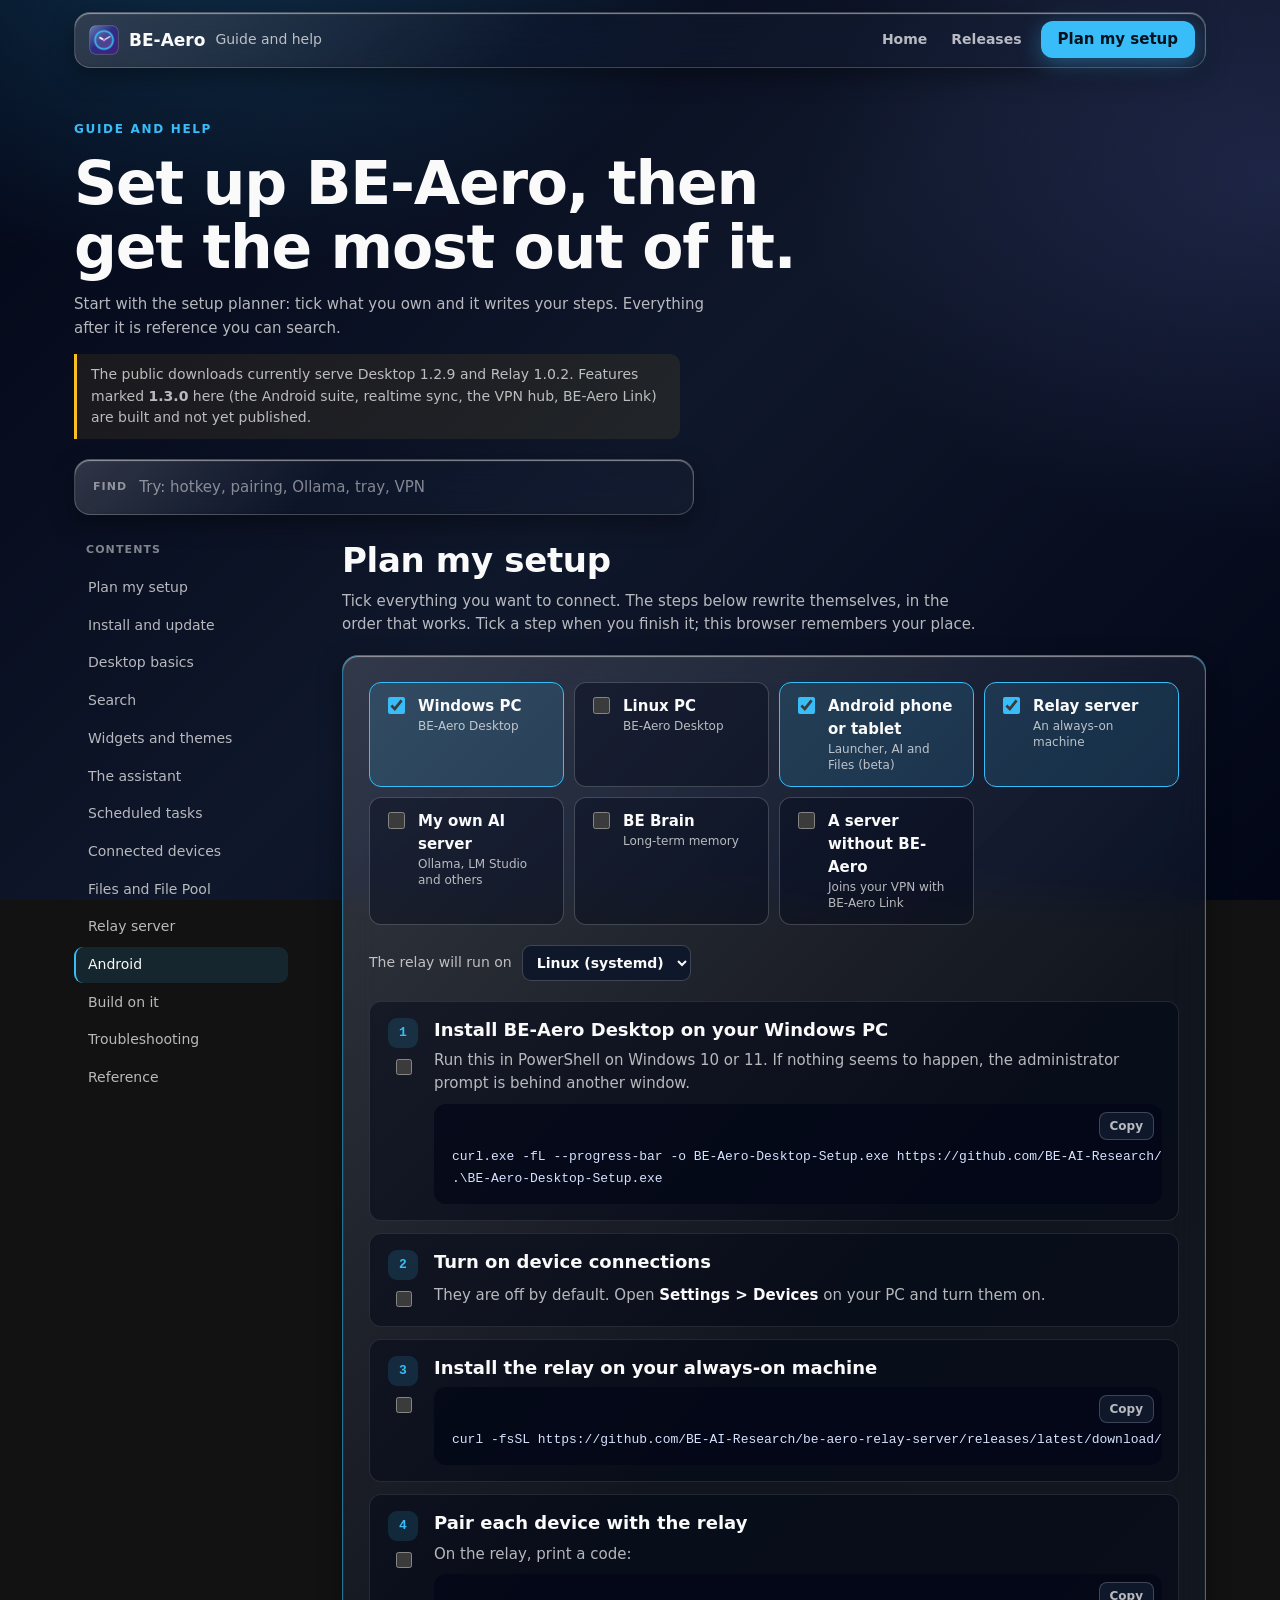
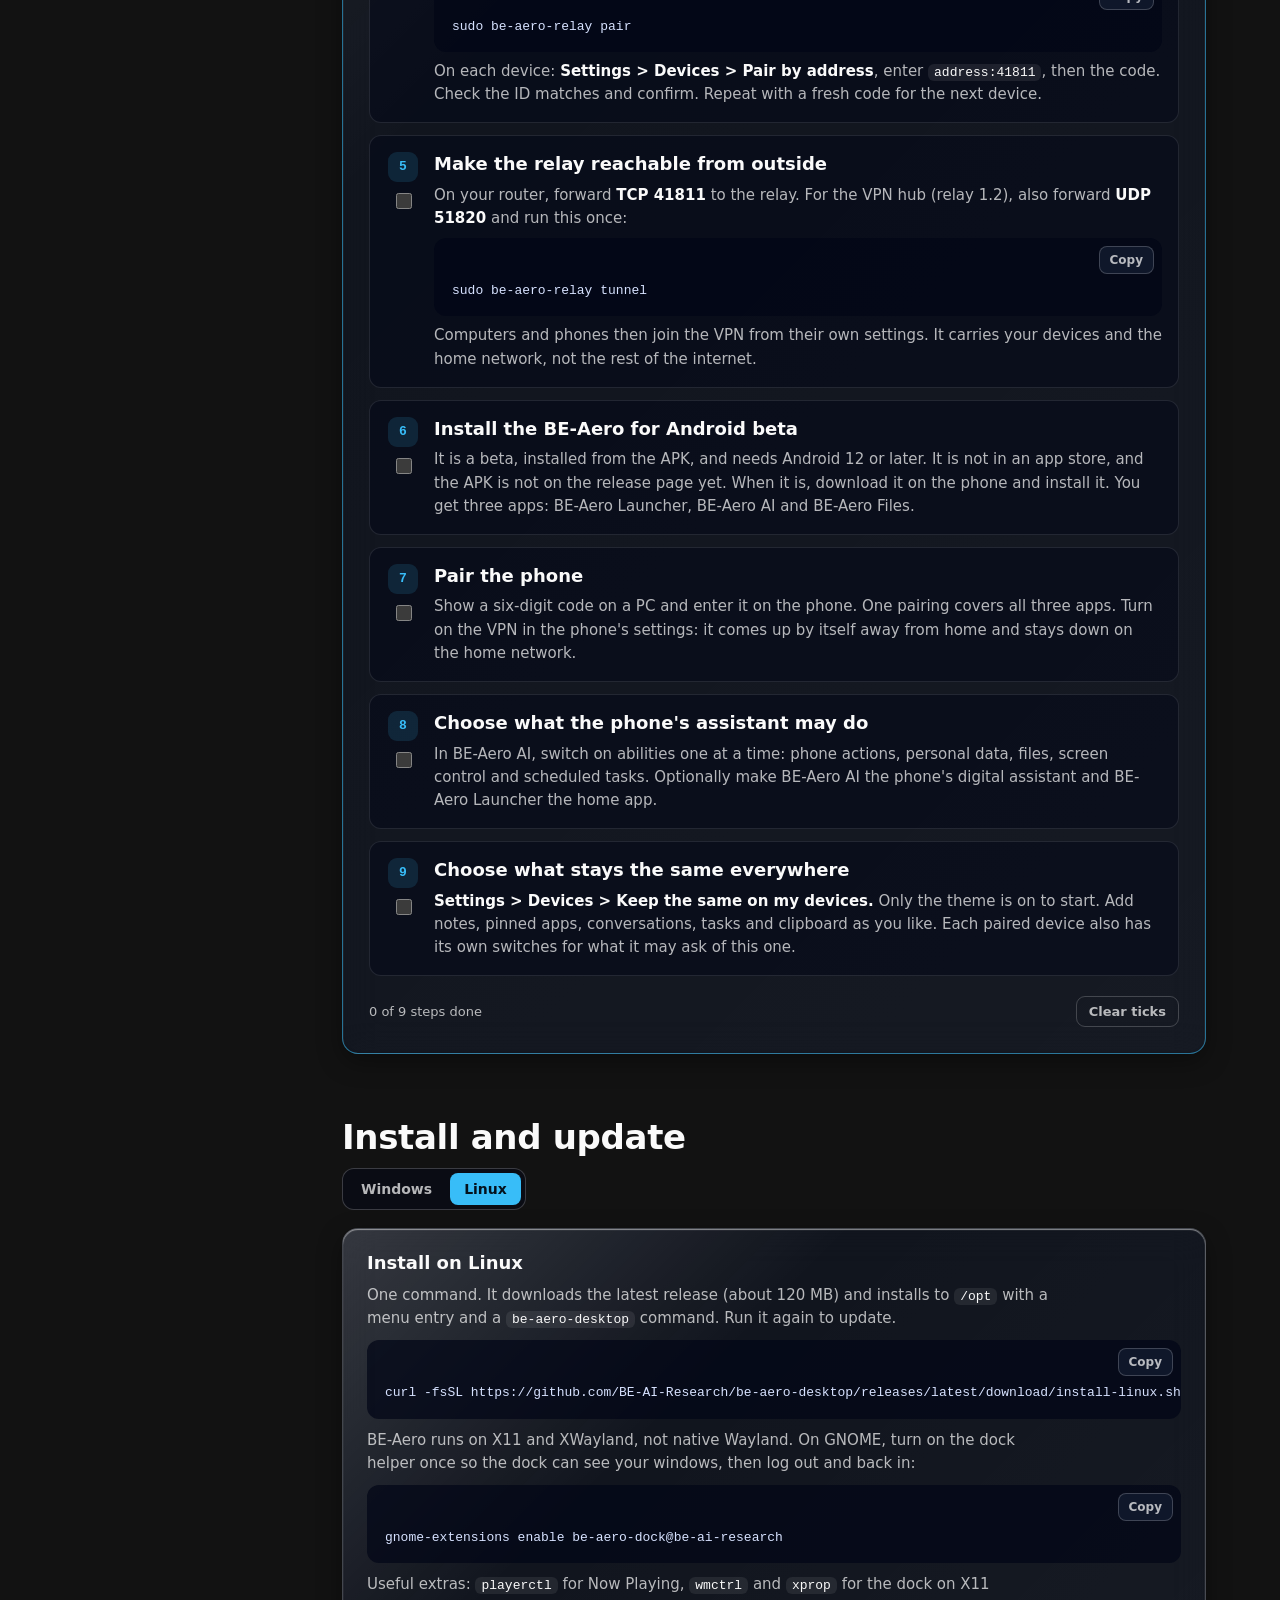
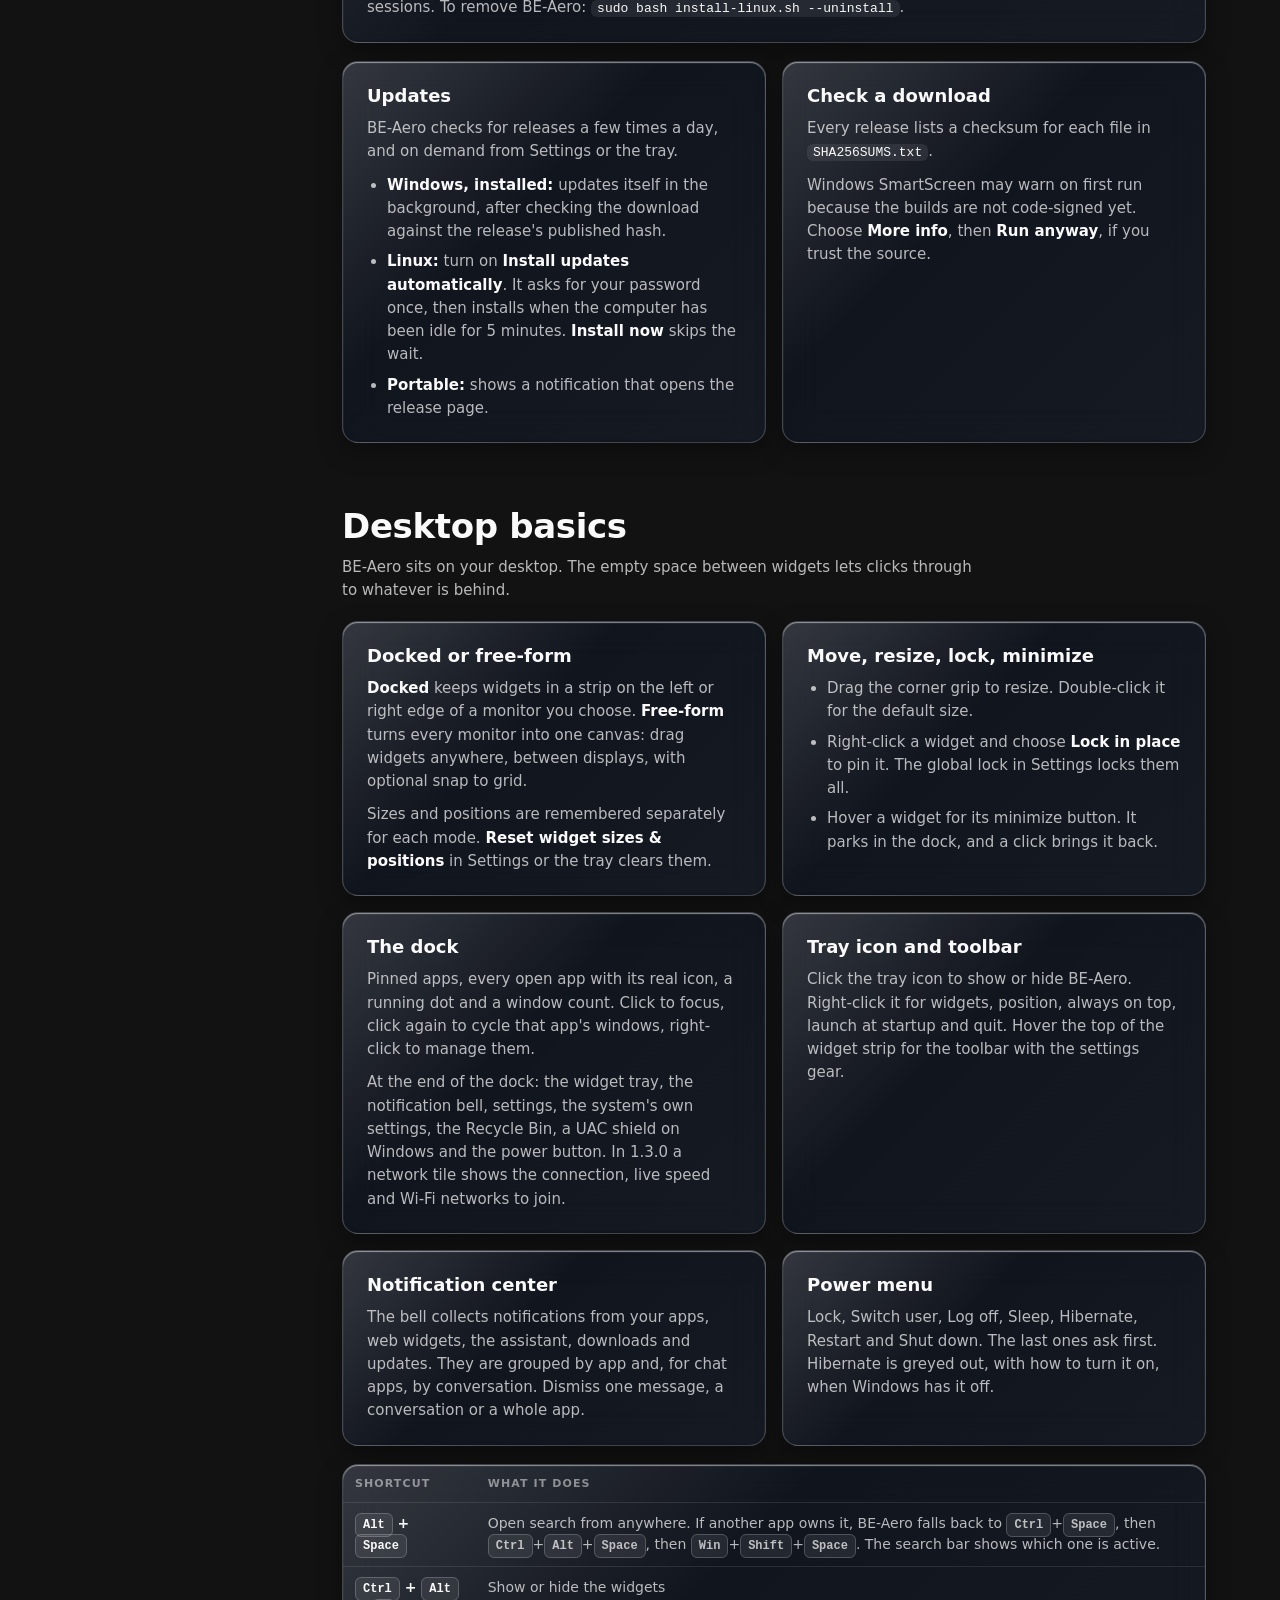
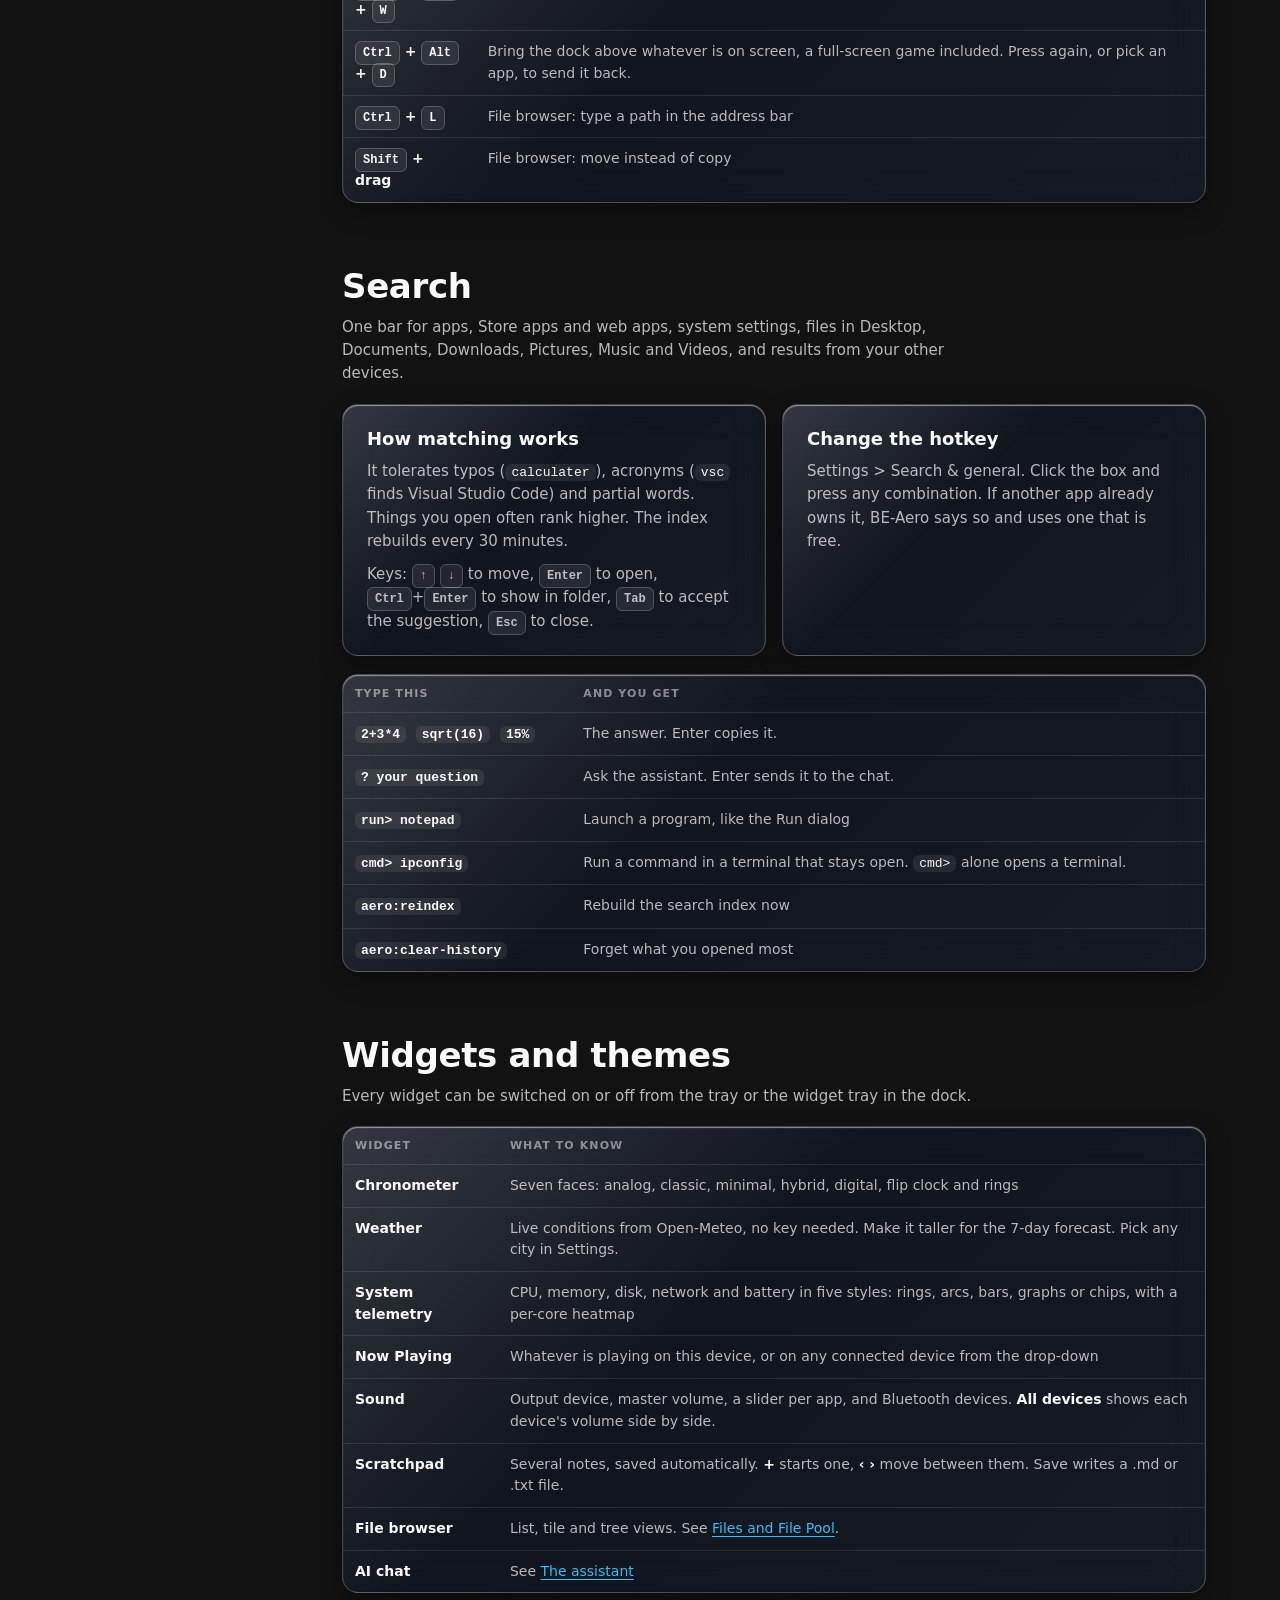
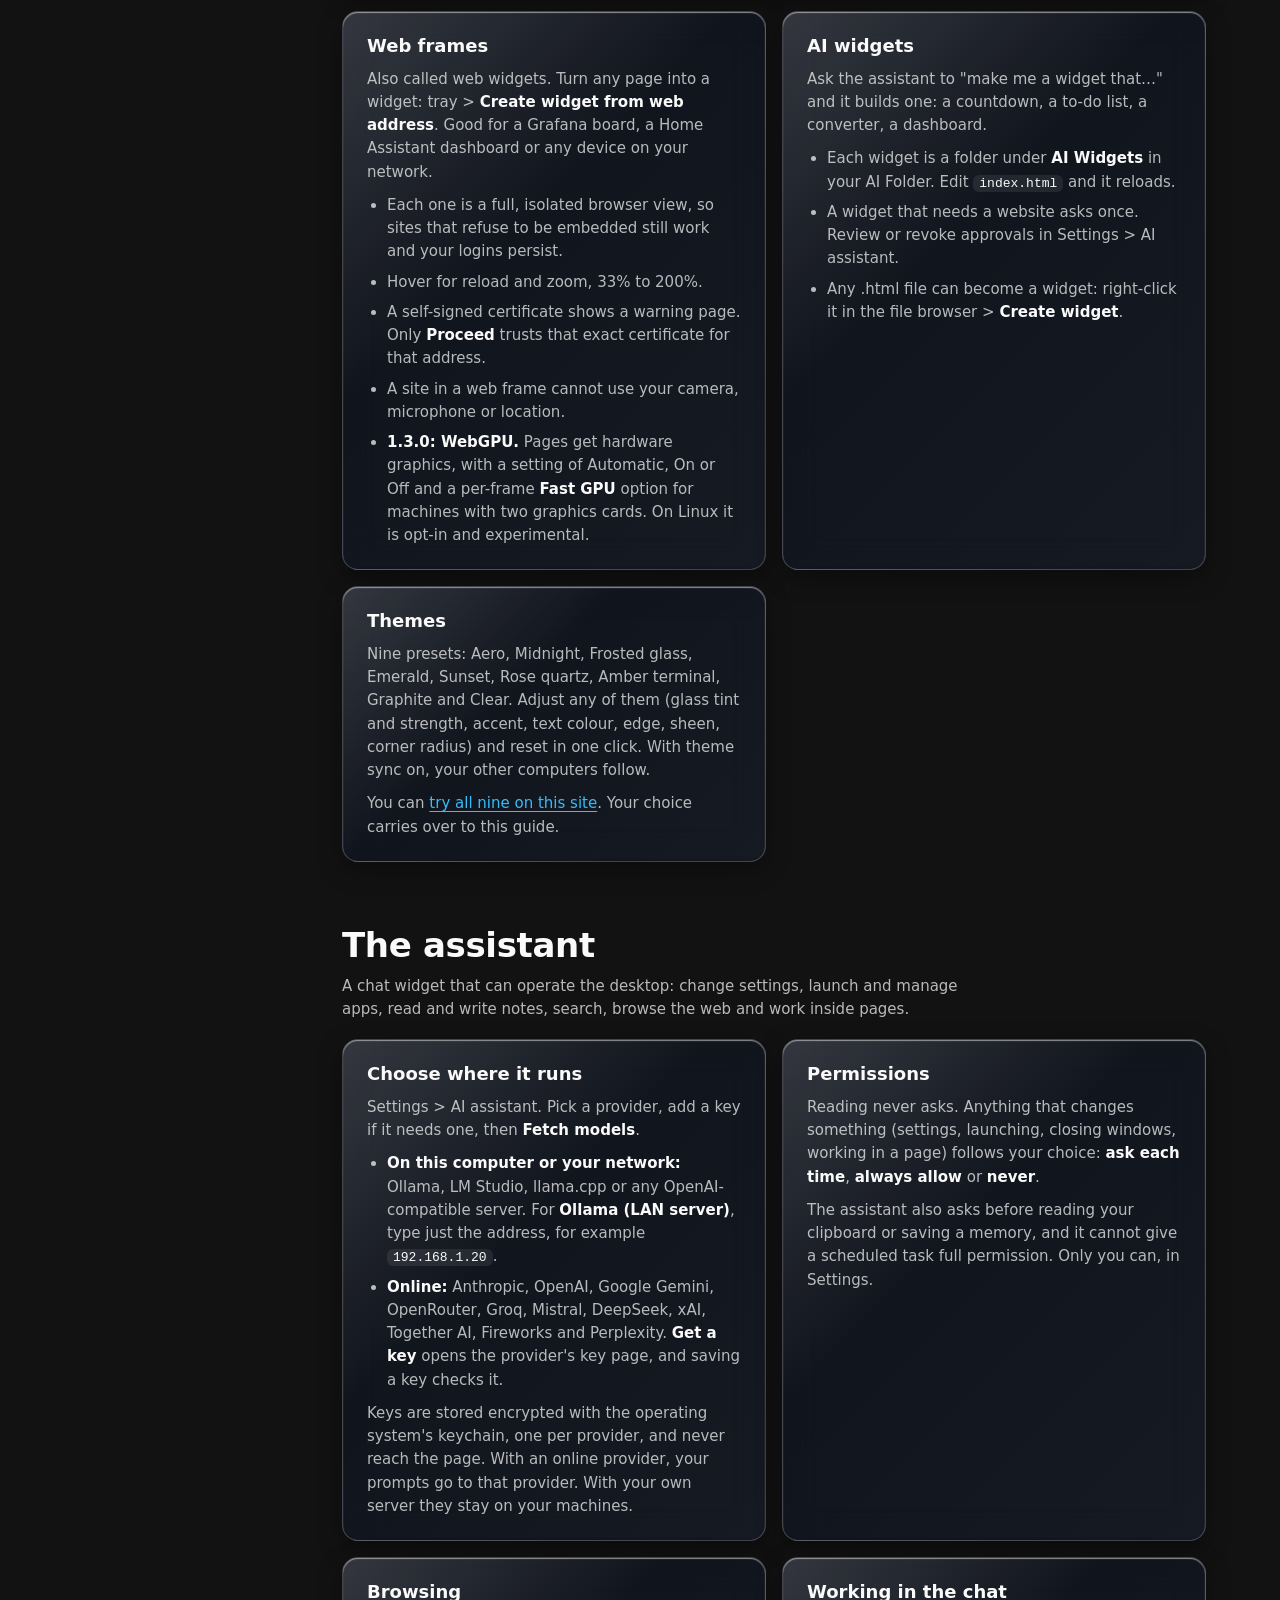
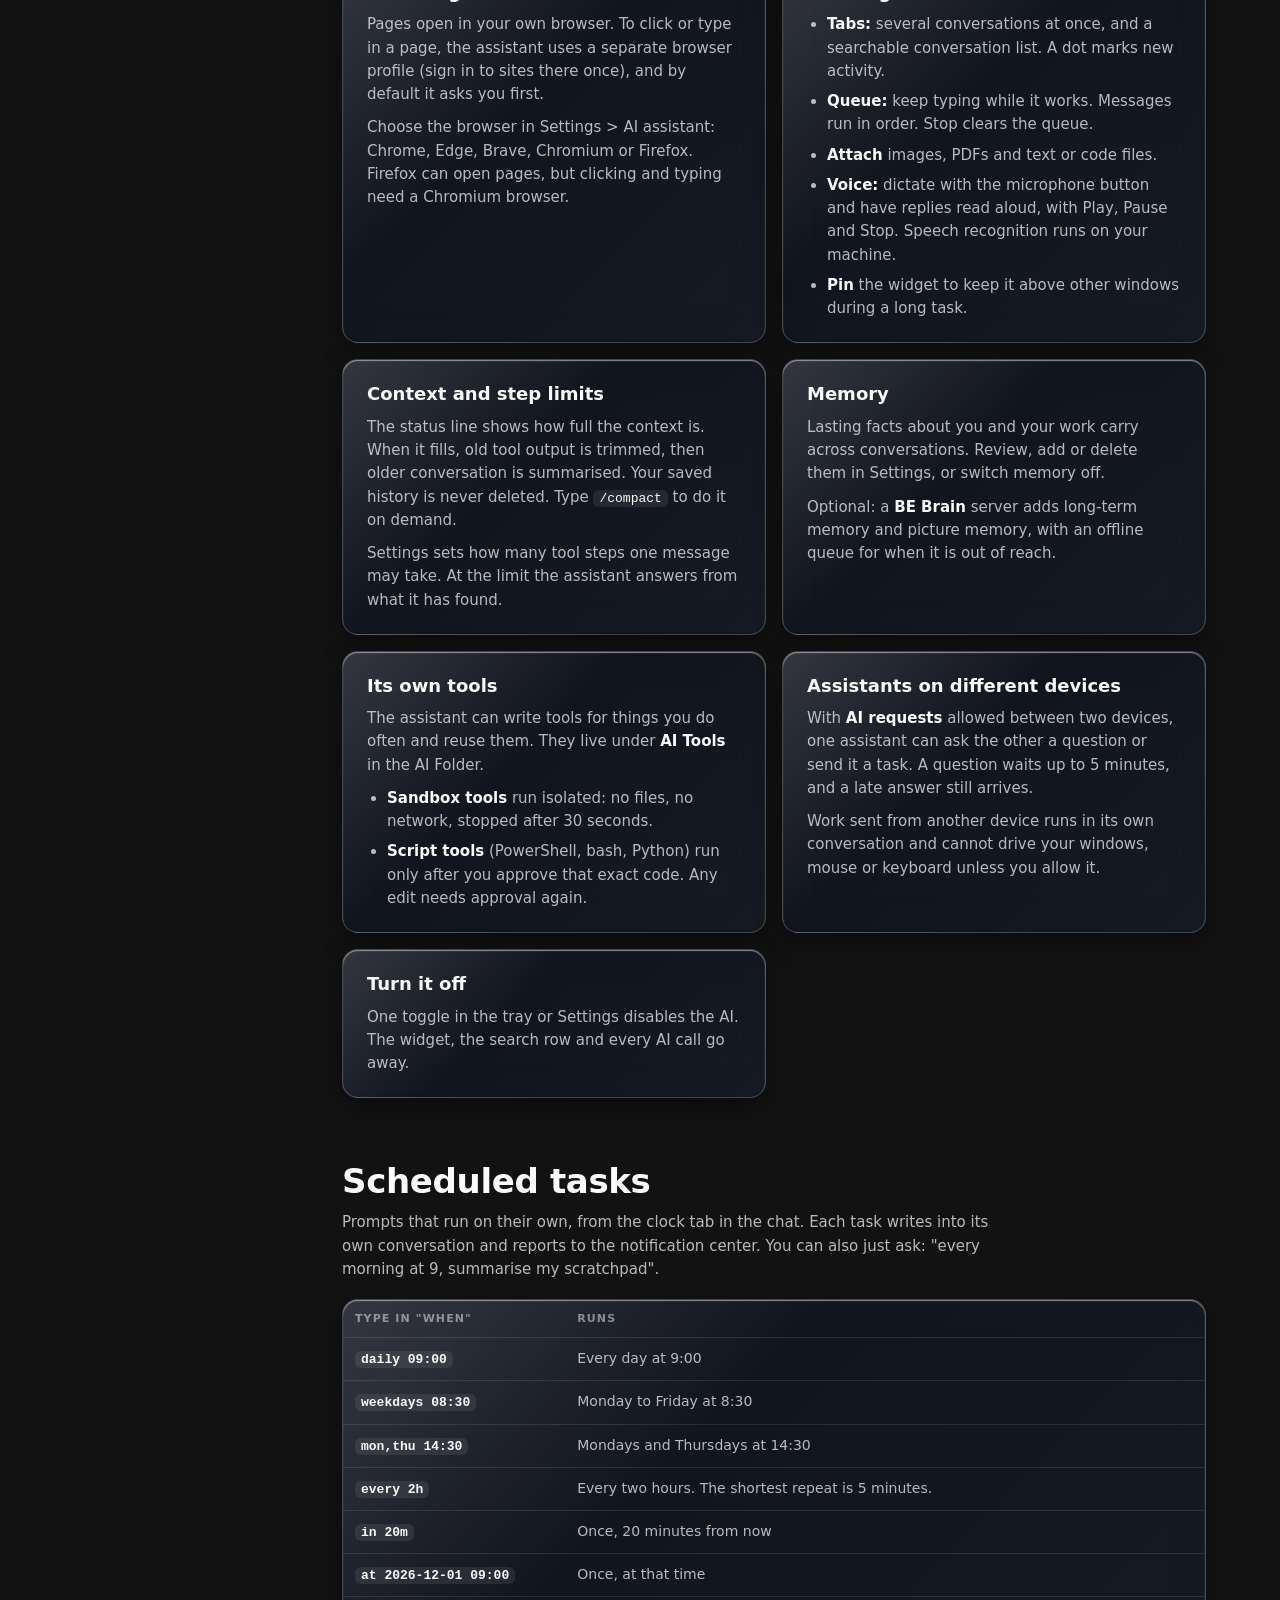
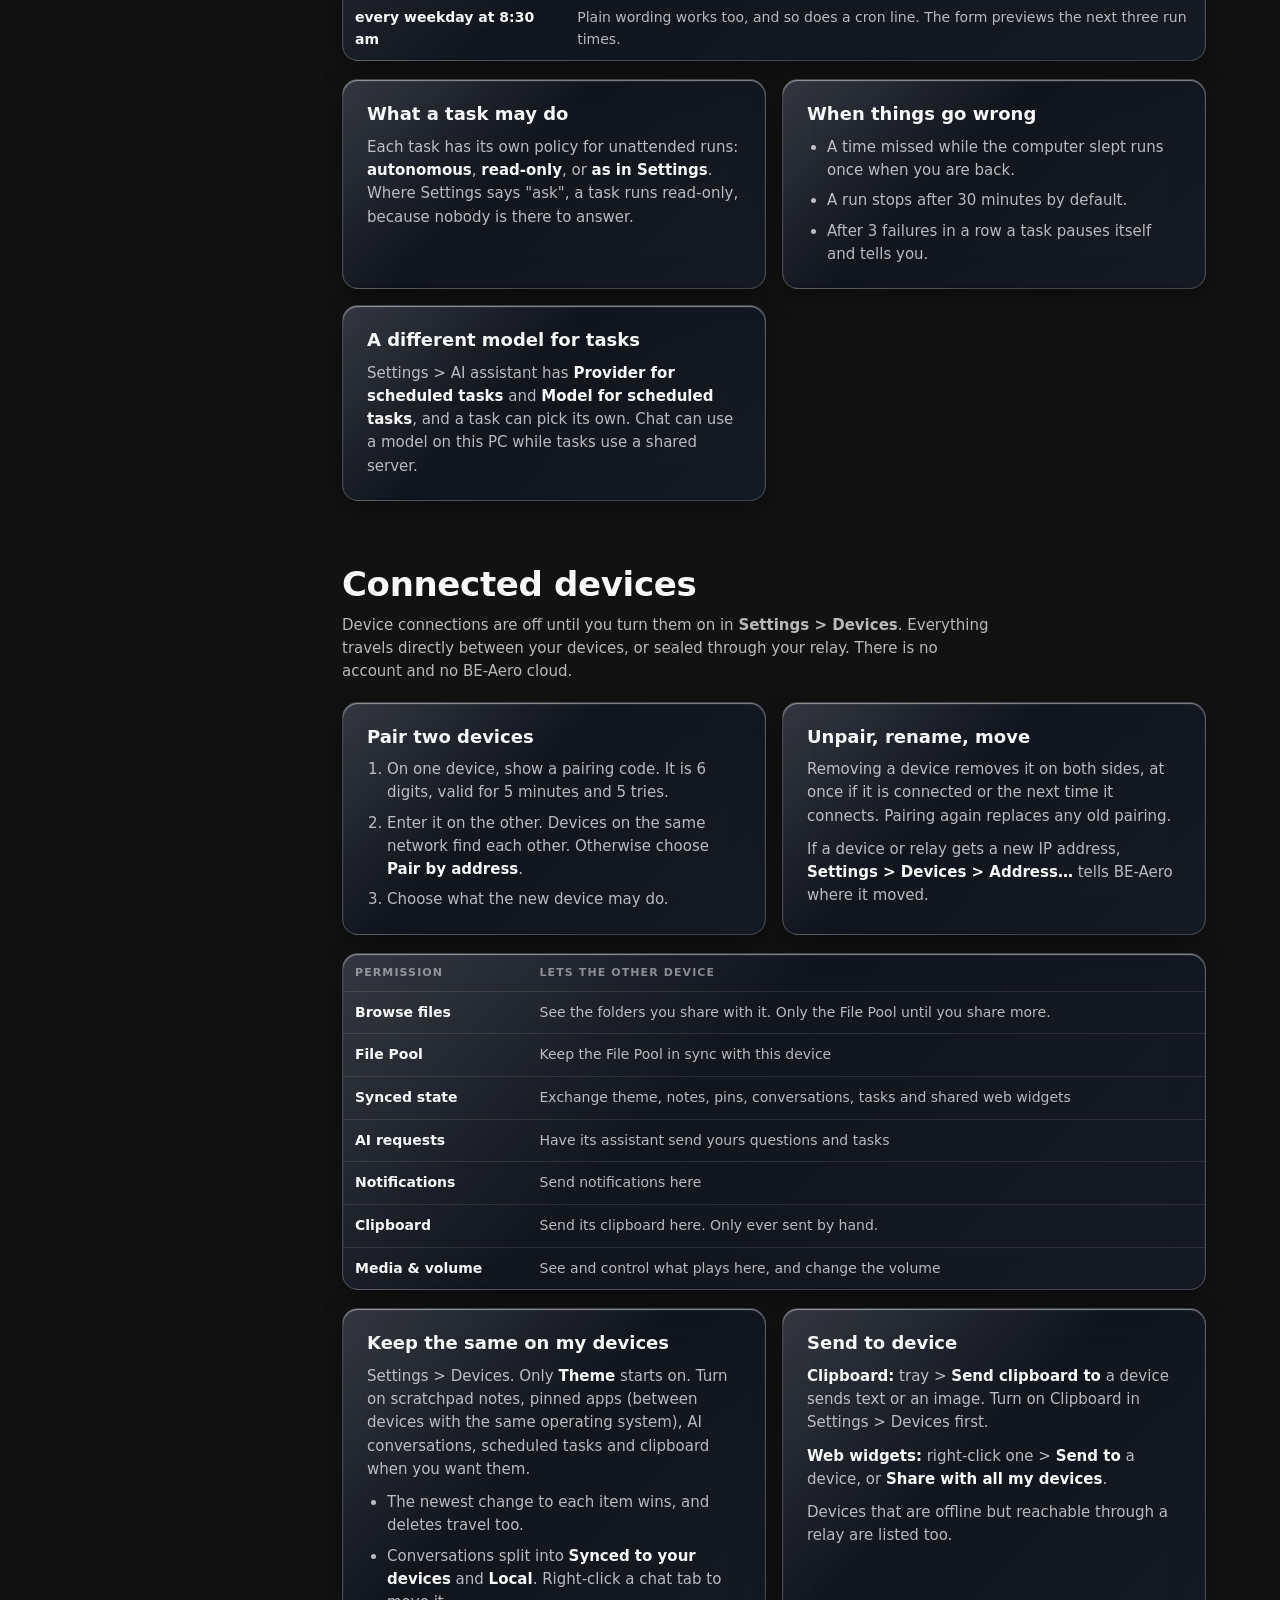
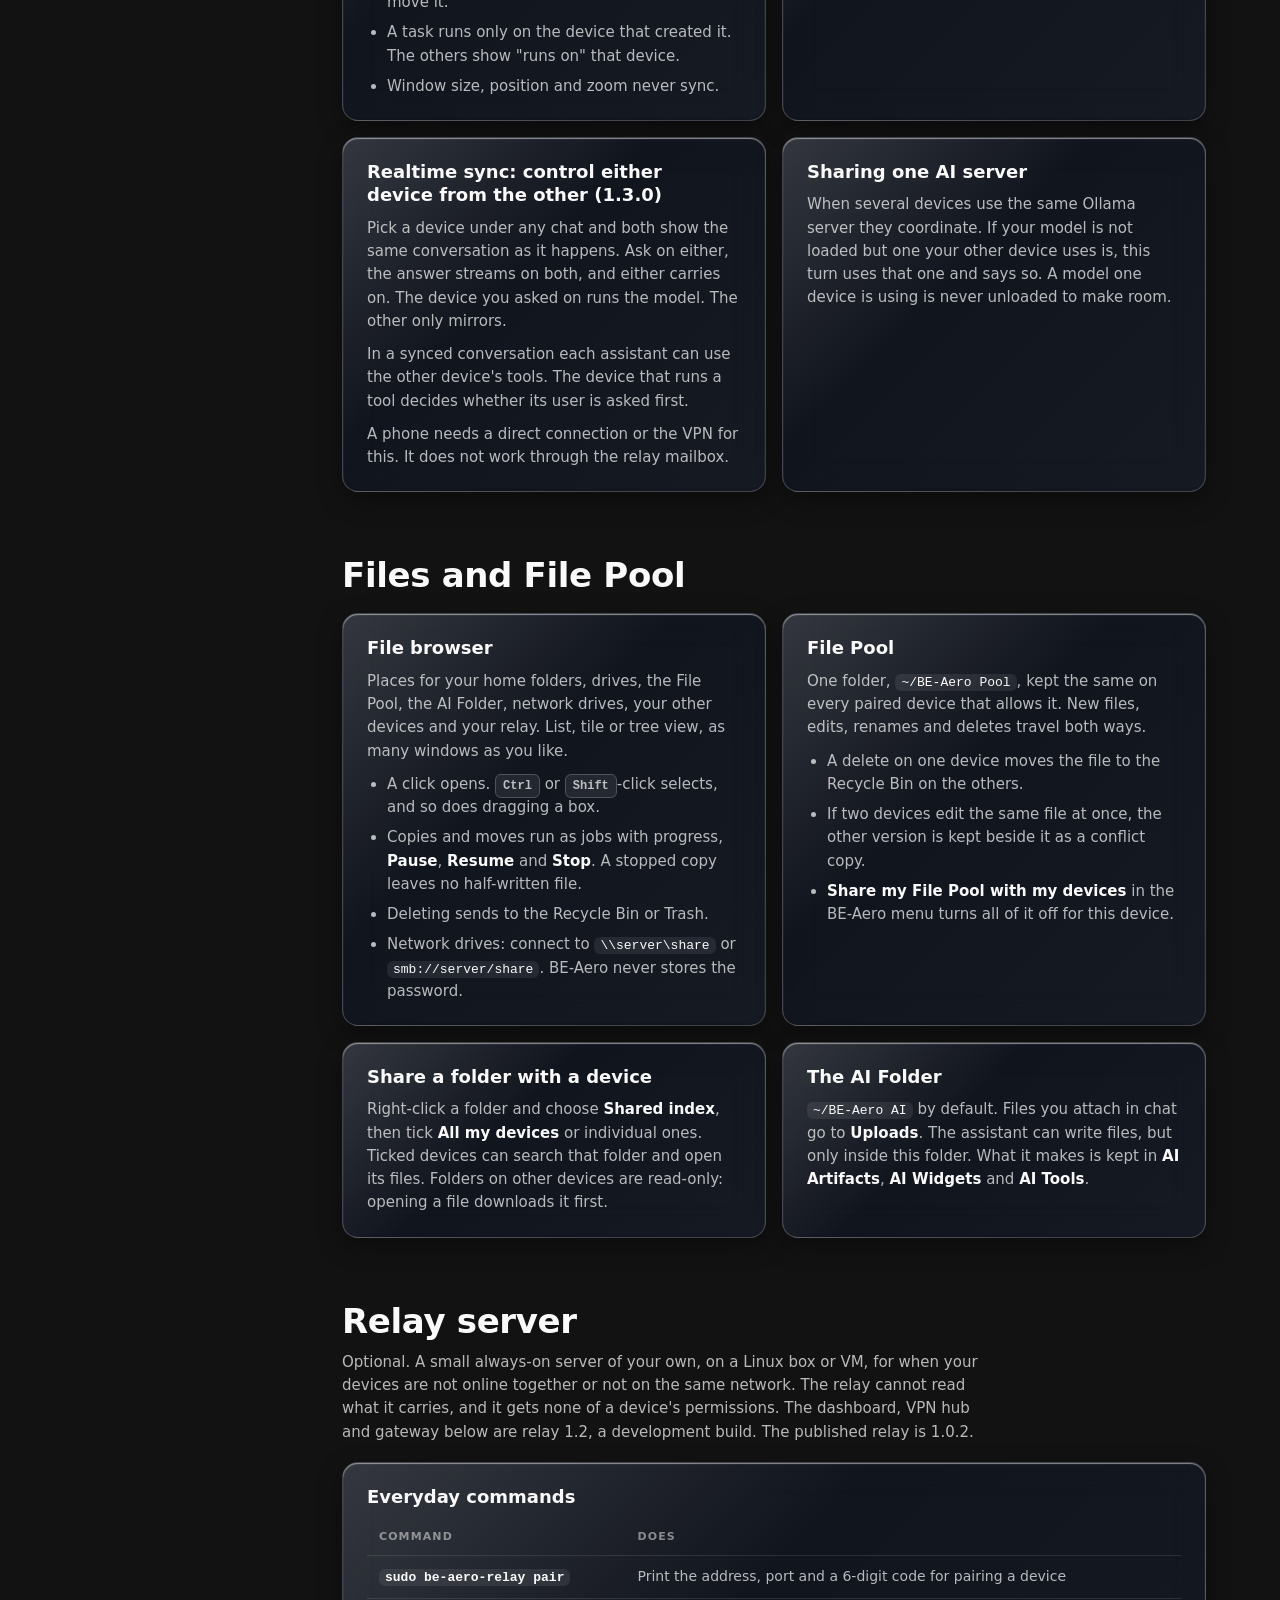
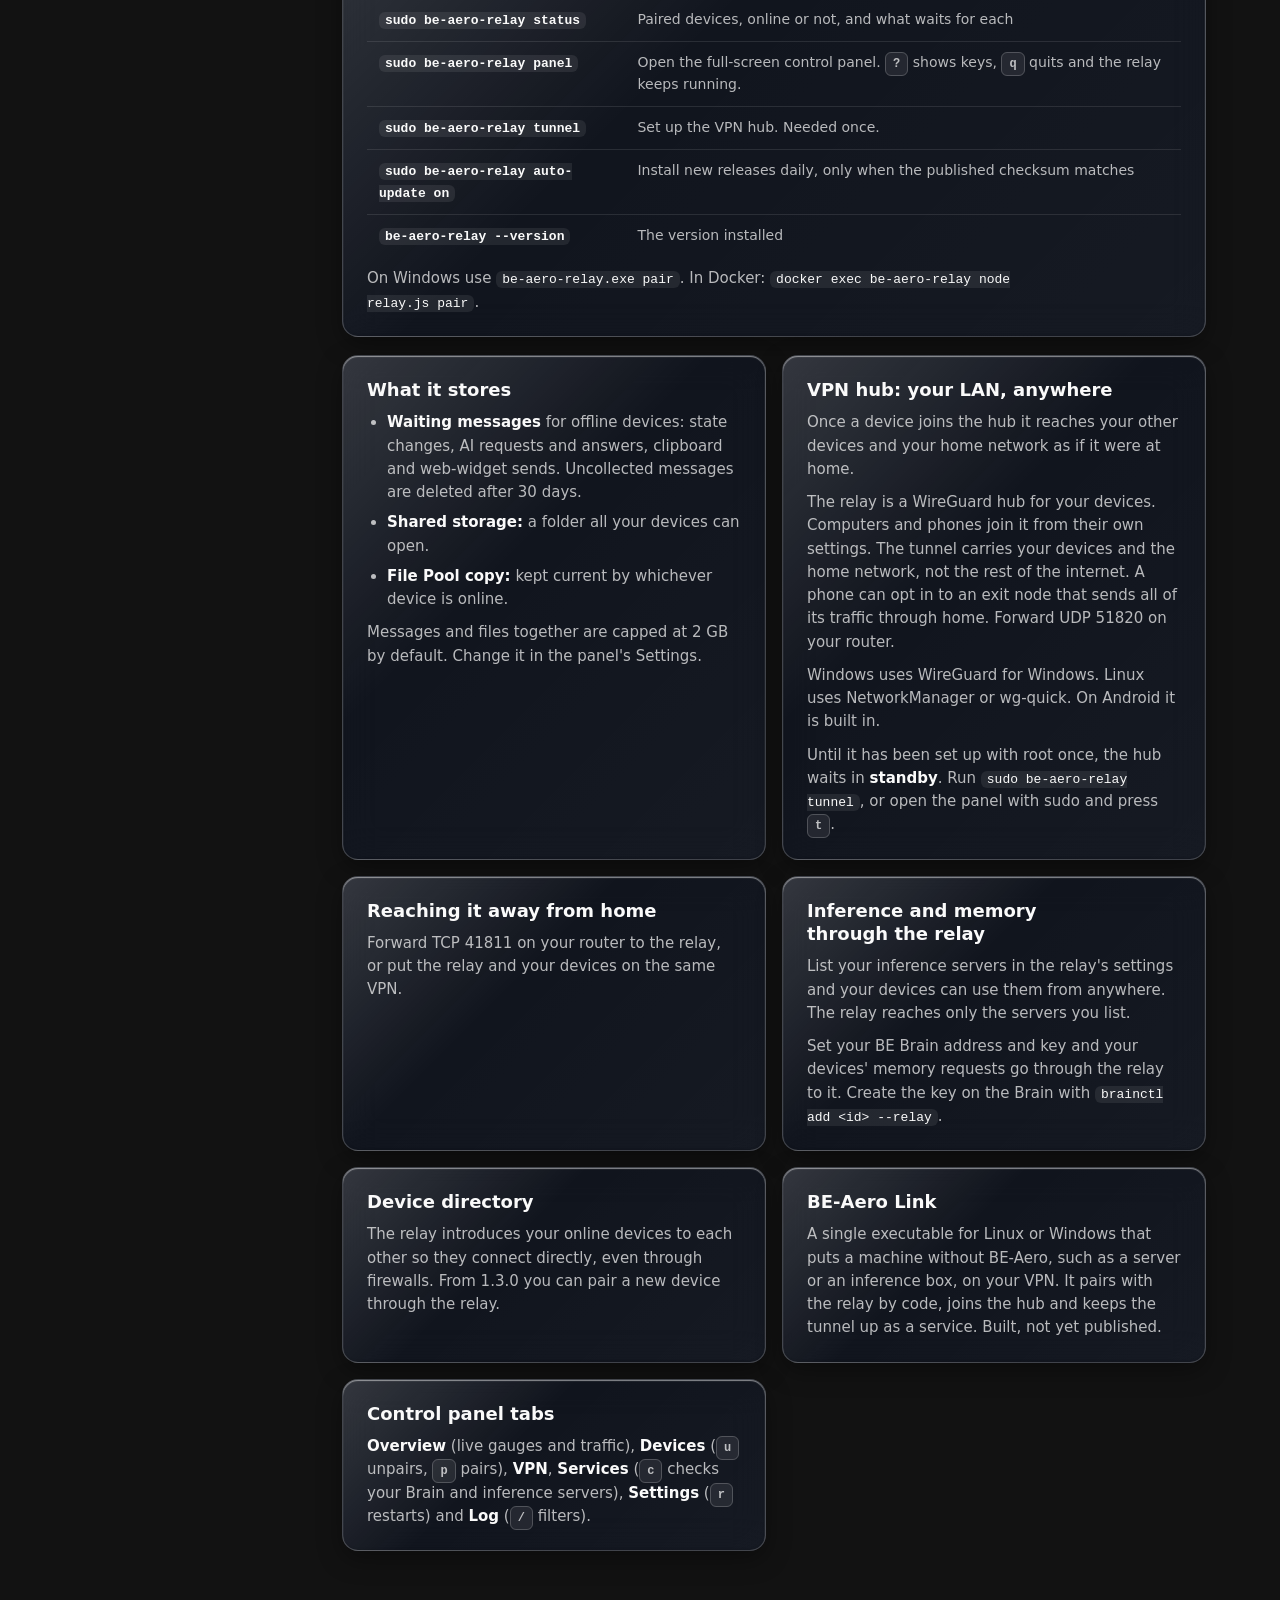
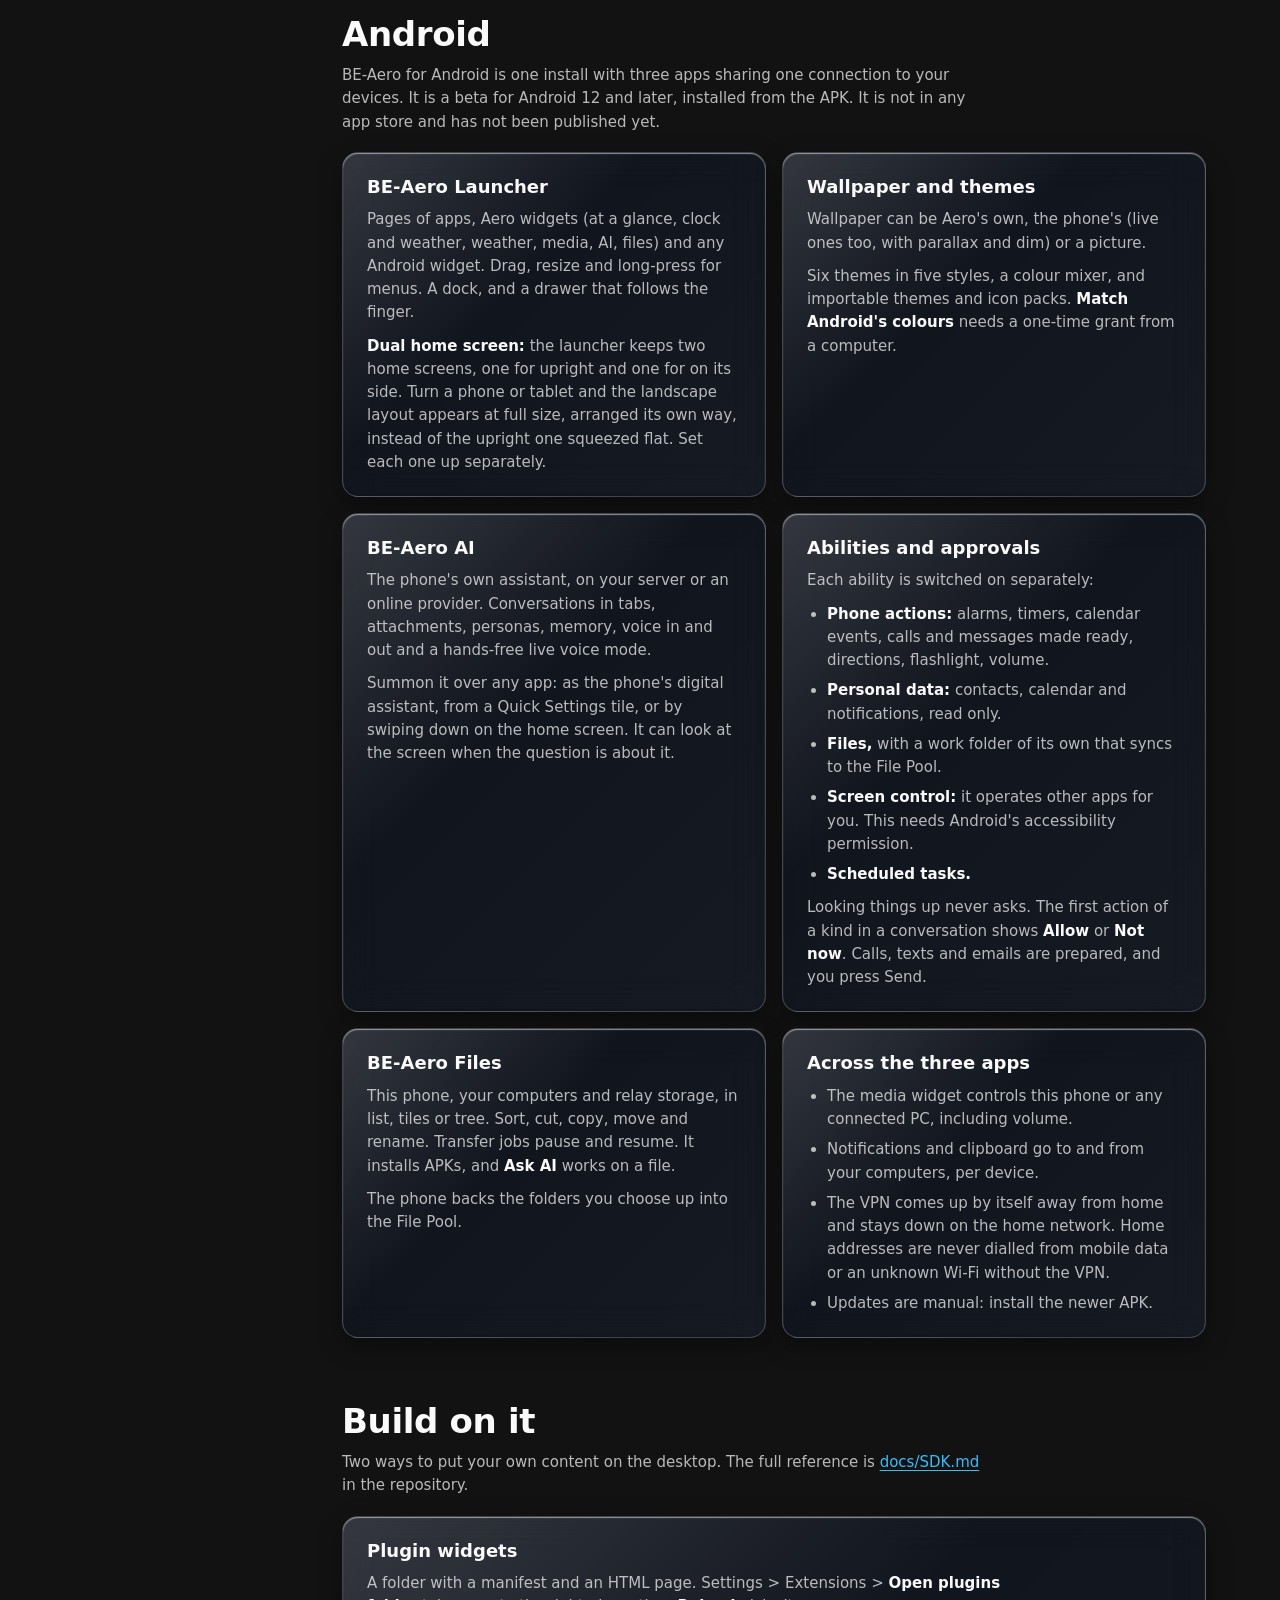
==== guide.html @ 28414b15 "Add files via upload" ====
<!DOCTYPE html>
<html lang="en" data-theme="aero">
<head>
<meta charset="utf-8">
<meta name="viewport" content="width=device-width, initial-scale=1">
<title>BE-Aero Guide and Help</title>
<meta name="description" content="Set up BE-Aero Desktop, the relay server and BE-Aero for Android. Shortcuts, pairing, the assistant, scheduled tasks, troubleshooting and developer reference.">
<meta name="theme-color" content="#0b1530">
<meta property="og:type" content="website">
<meta property="og:site_name" content="BE-Aero">
<meta property="og:title" content="BE-Aero Guide and Help">
<meta property="og:description" content="Set up BE-Aero Desktop, the relay server and BE-Aero for Android. Shortcuts, pairing, the assistant, scheduled tasks, troubleshooting and developer reference.">
<meta property="og:image" content="img/desktop-reef.webp">
<meta name="twitter:card" content="summary_large_image">
<link rel="icon" href="icons/favicon.svg" type="image/svg+xml">
<link rel="alternate icon" href="icons/favicon.ico">
<link rel="apple-touch-icon" href="icons/apple-touch-icon.png">
<link rel="stylesheet" href="styles/be-aero.css">
<link rel="stylesheet" href="themes/themes.css">
<link rel="stylesheet" href="styles/site.css">
<script>try { var t = localStorage.getItem('beaero-theme'); if (t) document.documentElement.setAttribute('data-theme', t); } catch (e) {}</script>
</head>
<body class="aero-page guide">

<header class="dock aero-glass">
  <a class="brand" href="index.html"><img src="icons/be-aero-desktop-256.png" alt="" width="30" height="30">BE-Aero <span>Guide and help</span></a>
  <nav aria-label="Site">
    <a href="index.html">Home</a>
    <a href="https://github.com/BE-AI-Research/be-aero-desktop/releases">Releases</a>
    <a class="aero-btn aero-btn--primary" href="#start">Plan my setup</a>
  </nav>
</header>

<div class="aero-wrap">
  <div class="intro">
    <span class="aero-eyebrow">Guide and help</span>
    <h1 class="aero-h1">Set up BE-Aero, then get the most out of it.</h1>
    <p>Start with the setup planner: tick what you own and it writes your steps. Everything after it is reference you can search.</p>
    <p class="callout">The public downloads currently serve Desktop 1.2.9 and Relay 1.0.2. Features marked <strong>1.3.0</strong> here (the Android suite, realtime sync, the VPN hub, BE-Aero Link) are built and not yet published.</p>
    <div class="find aero-glass">
      <span class="aero-label" aria-hidden="true">Find</span>
      <input id="q" type="search" placeholder="Try: hotkey, pairing, Ollama, tray, VPN" aria-label="Search this guide" autocomplete="off">
      <output id="qn" for="q"></output>
    </div>
  </div>

  <div class="layout">
    <nav class="toc" aria-label="Contents">
      <span class="aero-label">Contents</span>
      <a href="#start">Plan my setup</a>
      <a href="#install">Install and update</a>
      <a href="#layout">Desktop basics</a>
      <a href="#search">Search</a>
      <a href="#widgets">Widgets and themes</a>
      <a href="#assistant">The assistant</a>
      <a href="#tasks">Scheduled tasks</a>
      <a href="#devices">Connected devices</a>
      <a href="#files">Files and File Pool</a>
      <a href="#relay">Relay server</a>
      <a href="#android">Android</a>
      <a href="#extend">Build on it</a>
      <a href="#trouble">Troubleshooting</a>
      <a href="#reference">Reference</a>
    </nav>

    <main>

    <!-- ============ PLANNER ============ -->
    <section id="start">
      <div class="head">
        <h2 class="aero-h2">Plan my setup</h2>
        <p>Tick everything you want to connect. The steps below rewrite themselves, in the order that works. Tick a step when you finish it; this browser remembers your place.</p>
      </div>
      <div class="planner aero-glass">
        <div class="picks" id="picks">
          <label class="pick"><input type="checkbox" id="pk-win" checked><span><b>Windows PC</b><small>BE-Aero Desktop</small></span></label>
          <label class="pick"><input type="checkbox" id="pk-linux"><span><b>Linux PC</b><small>BE-Aero Desktop</small></span></label>
          <label class="pick"><input type="checkbox" id="pk-android" checked><span><b>Android phone or tablet</b><small>Launcher, AI and Files (beta)</small></span></label>
          <label class="pick"><input type="checkbox" id="pk-relay" checked><span><b>Relay server</b><small>An always-on machine</small></span></label>
          <label class="pick"><input type="checkbox" id="pk-ai"><span><b>My own AI server</b><small>Ollama, LM Studio and others</small></span></label>
          <label class="pick"><input type="checkbox" id="pk-brain"><span><b>BE Brain</b><small>Long-term memory</small></span></label>
          <label class="pick"><input type="checkbox" id="pk-link"><span><b>A server without BE-Aero</b><small>Joins your VPN with BE-Aero Link</small></span></label>
        </div>
        <div class="relayon" id="relayon">
          <label for="pk-relayos">The relay will run on</label>
          <select id="pk-relayos">
            <option value="linux">Linux (systemd)</option>
            <option value="windows">Windows</option>
            <option value="docker">Docker</option>
          </select>
        </div>
        <ol class="plan" id="plan"></ol>
        <div class="planfoot">
          <span id="planstat"></span>
          <button class="ghost" id="planreset" type="button">Clear ticks</button>
        </div>
      </div>
    </section>

    <!-- ============ INSTALL ============ -->
    <section id="install">
      <div class="head">
        <h2 class="aero-h2">Install and update</h2>
        <div class="seg" role="group" aria-label="Operating system">
          <button type="button" data-os="windows" aria-pressed="true">Windows</button>
          <button type="button" data-os="linux" aria-pressed="false">Linux</button>
        </div>
      </div>

      <article class="topic aero-glass" data-os="windows">
        <h3 class="aero-h3">Install on Windows</h3>
        <p>In PowerShell, on Windows 10 or 11. This downloads the installer (about 120 MB) from the latest published release and runs it.</p>
        <div class="code"><button class="copybtn" type="button">Copy</button><pre>curl.exe -fL --progress-bar -o BE-Aero-Desktop-Setup.exe https://github.com/BE-AI-Research/be-aero-desktop/releases/latest/download/BE-Aero-Desktop-Setup.exe
.\BE-Aero-Desktop-Setup.exe</pre></div>
        <p class="callout">The installer asks for administrator permission. If nothing seems to happen, look for the Windows permission prompt behind your other windows.</p>
        <p><strong>No install?</strong> The portable build is a single file you just run. It cannot update itself, so it tells you when a new release is out.</p>
        <div class="code"><button class="copybtn" type="button">Copy</button><pre>curl.exe -fL --progress-bar -o BE-Aero-Desktop-Portable.exe https://github.com/BE-AI-Research/be-aero-desktop/releases/latest/download/BE-Aero-Desktop-Portable.exe</pre></div>
      </article>

      <article class="topic aero-glass" data-os="linux" hidden>
        <h3 class="aero-h3">Install on Linux</h3>
        <p>One command. It downloads the latest release (about 120 MB) and installs to <code>/opt</code> with a menu entry and a <code>be-aero-desktop</code> command. Run it again to update.</p>
        <div class="code"><button class="copybtn" type="button">Copy</button><pre>curl -fsSL https://github.com/BE-AI-Research/be-aero-desktop/releases/latest/download/install-linux.sh | sudo bash</pre></div>
        <p>BE-Aero runs on X11 and XWayland, not native Wayland. On GNOME, turn on the dock helper once so the dock can see your windows, then log out and back in:</p>
        <div class="code"><button class="copybtn" type="button">Copy</button><pre>gnome-extensions enable be-aero-dock@be-ai-research</pre></div>
        <p>Useful extras: <code>playerctl</code> for Now Playing, <code>wmctrl</code> and <code>xprop</code> for the dock on X11 sessions. To remove BE-Aero: <code>sudo bash install-linux.sh --uninstall</code>.</p>
      </article>

      <div class="cols">
        <article class="topic aero-glass">
          <h3 class="aero-h3">Updates</h3>
          <p>BE-Aero checks for releases a few times a day, and on demand from Settings or the tray.</p>
          <ul>
            <li><strong>Windows, installed:</strong> updates itself in the background, after checking the download against the release's published hash.</li>
            <li><strong>Linux:</strong> turn on <strong>Install updates automatically</strong>. It asks for your password once, then installs when the computer has been idle for 5 minutes. <strong>Install now</strong> skips the wait.</li>
            <li><strong>Portable:</strong> shows a notification that opens the release page.</li>
          </ul>
        </article>
        <article class="topic aero-glass">
          <h3 class="aero-h3">Check a download</h3>
          <p>Every release lists a checksum for each file in <code>SHA256SUMS.txt</code>.</p>
          <p>Windows SmartScreen may warn on first run because the builds are not code-signed yet. Choose <strong>More info</strong>, then <strong>Run anyway</strong>, if you trust the source.</p>
        </article>
      </div>
    </section>

    <!-- ============ LAYOUT ============ -->
    <section id="layout">
      <div class="head">
        <h2 class="aero-h2">Desktop basics</h2>
        <p>BE-Aero sits on your desktop. The empty space between widgets lets clicks through to whatever is behind.</p>
      </div>
      <div class="cols">
        <article class="topic aero-glass">
          <h3 class="aero-h3">Docked or free-form</h3>
          <p><strong>Docked</strong> keeps widgets in a strip on the left or right edge of a monitor you choose. <strong>Free-form</strong> turns every monitor into one canvas: drag widgets anywhere, between displays, with optional snap to grid.</p>
          <p>Sizes and positions are remembered separately for each mode. <strong>Reset widget sizes &amp; positions</strong> in Settings or the tray clears them.</p>
        </article>
        <article class="topic aero-glass">
          <h3 class="aero-h3">Move, resize, lock, minimize</h3>
          <ul>
            <li>Drag the corner grip to resize. Double-click it for the default size.</li>
            <li>Right-click a widget and choose <strong>Lock in place</strong> to pin it. The global lock in Settings locks them all.</li>
            <li>Hover a widget for its minimize button. It parks in the dock, and a click brings it back.</li>
          </ul>
        </article>
        <article class="topic aero-glass">
          <h3 class="aero-h3">The dock</h3>
          <p>Pinned apps, every open app with its real icon, a running dot and a window count. Click to focus, click again to cycle that app's windows, right-click to manage them.</p>
          <p>At the end of the dock: the widget tray, the notification bell, settings, the system's own settings, the Recycle Bin, a UAC shield on Windows and the power button. In 1.3.0 a network tile shows the connection, live speed and Wi-Fi networks to join.</p>
        </article>
        <article class="topic aero-glass">
          <h3 class="aero-h3">Tray icon and toolbar</h3>
          <p>Click the tray icon to show or hide BE-Aero. Right-click it for widgets, position, always on top, launch at startup and quit. Hover the top of the widget strip for the toolbar with the settings gear.</p>
        </article>
        <article class="topic aero-glass">
          <h3 class="aero-h3">Notification center</h3>
          <p>The bell collects notifications from your apps, web widgets, the assistant, downloads and updates. They are grouped by app and, for chat apps, by conversation. Dismiss one message, a conversation or a whole app.</p>
        </article>
        <article class="topic aero-glass">
          <h3 class="aero-h3">Power menu</h3>
          <p>Lock, Switch user, Log off, Sleep, Hibernate, Restart and Shut down. The last ones ask first. Hibernate is greyed out, with how to turn it on, when Windows has it off.</p>
        </article>
      </div>

      <div class="tbl aero-glass topic" style="padding:0">
        <table class="aero-table">
          <thead><tr><th>Shortcut</th><th>What it does</th></tr></thead>
          <tbody>
            <tr><td><kbd class="aero-kbd">Alt</kbd> + <kbd class="aero-kbd">Space</kbd></td><td class="wrapok">Open search from anywhere. If another app owns it, BE-Aero falls back to <kbd class="aero-kbd">Ctrl</kbd>+<kbd class="aero-kbd">Space</kbd>, then <kbd class="aero-kbd">Ctrl</kbd>+<kbd class="aero-kbd">Alt</kbd>+<kbd class="aero-kbd">Space</kbd>, then <kbd class="aero-kbd">Win</kbd>+<kbd class="aero-kbd">Shift</kbd>+<kbd class="aero-kbd">Space</kbd>. The search bar shows which one is active.</td></tr>
            <tr><td><kbd class="aero-kbd">Ctrl</kbd> + <kbd class="aero-kbd">Alt</kbd> + <kbd class="aero-kbd">W</kbd></td><td class="wrapok">Show or hide the widgets</td></tr>
            <tr><td><kbd class="aero-kbd">Ctrl</kbd> + <kbd class="aero-kbd">Alt</kbd> + <kbd class="aero-kbd">D</kbd></td><td class="wrapok">Bring the dock above whatever is on screen, a full-screen game included. Press again, or pick an app, to send it back.</td></tr>
            <tr><td><kbd class="aero-kbd">Ctrl</kbd> + <kbd class="aero-kbd">L</kbd></td><td class="wrapok">File browser: type a path in the address bar</td></tr>
            <tr><td><kbd class="aero-kbd">Shift</kbd> + drag</td><td class="wrapok">File browser: move instead of copy</td></tr>
          </tbody>
        </table>
      </div>
    </section>

    <!-- ============ SEARCH ============ -->
    <section id="search">
      <div class="head">
        <h2 class="aero-h2">Search</h2>
        <p>One bar for apps, Store apps and web apps, system settings, files in Desktop, Documents, Downloads, Pictures, Music and Videos, and results from your other devices.</p>
      </div>
      <div class="cols">
        <article class="topic aero-glass">
          <h3 class="aero-h3">How matching works</h3>
          <p>It tolerates typos (<code>calculater</code>), acronyms (<code>vsc</code> finds Visual Studio Code) and partial words. Things you open often rank higher. The index rebuilds every 30 minutes.</p>
          <p>Keys: <kbd class="aero-kbd">↑</kbd> <kbd class="aero-kbd">↓</kbd> to move, <kbd class="aero-kbd">Enter</kbd> to open, <kbd class="aero-kbd">Ctrl</kbd>+<kbd class="aero-kbd">Enter</kbd> to show in folder, <kbd class="aero-kbd">Tab</kbd> to accept the suggestion, <kbd class="aero-kbd">Esc</kbd> to close.</p>
        </article>
        <article class="topic aero-glass">
          <h3 class="aero-h3">Change the hotkey</h3>
          <p>Settings &gt; Search &amp; general. Click the box and press any combination. If another app already owns it, BE-Aero says so and uses one that is free.</p>
        </article>
      </div>
      <div class="tbl aero-glass topic" style="padding:0">
        <table class="aero-table">
          <thead><tr><th>Type this</th><th>And you get</th></tr></thead>
          <tbody>
            <tr><td><code>2+3*4</code> &nbsp;<code>sqrt(16)</code> &nbsp;<code>15%</code></td><td class="wrapok">The answer. Enter copies it.</td></tr>
            <tr><td><code>? your question</code></td><td class="wrapok">Ask the assistant. Enter sends it to the chat.</td></tr>
            <tr><td><code>run&gt; notepad</code></td><td class="wrapok">Launch a program, like the Run dialog</td></tr>
            <tr><td><code>cmd&gt; ipconfig</code></td><td class="wrapok">Run a command in a terminal that stays open. <code>cmd&gt;</code> alone opens a terminal.</td></tr>
            <tr><td><code>aero:reindex</code></td><td class="wrapok">Rebuild the search index now</td></tr>
            <tr><td><code>aero:clear-history</code></td><td class="wrapok">Forget what you opened most</td></tr>
          </tbody>
        </table>
      </div>
    </section>

    <!-- ============ WIDGETS ============ -->
    <section id="widgets">
      <div class="head">
        <h2 class="aero-h2">Widgets and themes</h2>
        <p>Every widget can be switched on or off from the tray or the widget tray in the dock.</p>
      </div>
      <div class="tbl aero-glass topic" style="padding:0">
        <table class="aero-table">
          <thead><tr><th>Widget</th><th>What to know</th></tr></thead>
          <tbody>
            <tr><td>Chronometer</td><td class="wrapok">Seven faces: analog, classic, minimal, hybrid, digital, flip clock and rings</td></tr>
            <tr><td>Weather</td><td class="wrapok">Live conditions from Open-Meteo, no key needed. Make it taller for the 7-day forecast. Pick any city in Settings.</td></tr>
            <tr><td>System telemetry</td><td class="wrapok">CPU, memory, disk, network and battery in five styles: rings, arcs, bars, graphs or chips, with a per-core heatmap</td></tr>
            <tr><td>Now Playing</td><td class="wrapok">Whatever is playing on this device, or on any connected device from the drop-down</td></tr>
            <tr><td>Sound</td><td class="wrapok">Output device, master volume, a slider per app, and Bluetooth devices. <strong>All devices</strong> shows each device's volume side by side.</td></tr>
            <tr><td>Scratchpad</td><td class="wrapok">Several notes, saved automatically. <strong>+</strong> starts one, <strong>‹ ›</strong> move between them. Save writes a .md or .txt file.</td></tr>
            <tr><td>File browser</td><td class="wrapok">List, tile and tree views. See <a href="#files">Files and File Pool</a>.</td></tr>
            <tr><td>AI chat</td><td class="wrapok">See <a href="#assistant">The assistant</a></td></tr>
          </tbody>
        </table>
      </div>
      <div class="cols">
        <article class="topic aero-glass">
          <h3 class="aero-h3">Web frames</h3>
          <p>Also called web widgets. Turn any page into a widget: tray &gt; <strong>Create widget from web address</strong>. Good for a Grafana board, a Home Assistant dashboard or any device on your network.</p>
          <ul>
            <li>Each one is a full, isolated browser view, so sites that refuse to be embedded still work and your logins persist.</li>
            <li>Hover for reload and zoom, 33% to 200%.</li>
            <li>A self-signed certificate shows a warning page. Only <strong>Proceed</strong> trusts that exact certificate for that address.</li>
            <li>A site in a web frame cannot use your camera, microphone or location.</li>
            <li><strong>1.3.0: WebGPU.</strong> Pages get hardware graphics, with a setting of Automatic, On or Off and a per-frame <strong>Fast GPU</strong> option for machines with two graphics cards. On Linux it is opt-in and experimental.</li>
          </ul>
        </article>
        <article class="topic aero-glass">
          <h3 class="aero-h3">AI widgets</h3>
          <p>Ask the assistant to "make me a widget that…" and it builds one: a countdown, a to-do list, a converter, a dashboard.</p>
          <ul>
            <li>Each widget is a folder under <strong>AI Widgets</strong> in your AI Folder. Edit <code>index.html</code> and it reloads.</li>
            <li>A widget that needs a website asks once. Review or revoke approvals in Settings &gt; AI assistant.</li>
            <li>Any .html file can become a widget: right-click it in the file browser &gt; <strong>Create widget</strong>.</li>
          </ul>
        </article>
        <article class="topic aero-glass">
          <h3 class="aero-h3">Themes</h3>
          <p>Nine presets: Aero, Midnight, Frosted glass, Emerald, Sunset, Rose quartz, Amber terminal, Graphite and Clear. Adjust any of them (glass tint and strength, accent, text colour, edge, sheen, corner radius) and reset in one click. With theme sync on, your other computers follow.</p>
          <p>You can <a href="index.html#desktop">try all nine on this site</a>. Your choice carries over to this guide.</p>
        </article>
      </div>
    </section>

    <!-- ============ ASSISTANT ============ -->
    <section id="assistant">
      <div class="head">
        <h2 class="aero-h2">The assistant</h2>
        <p>A chat widget that can operate the desktop: change settings, launch and manage apps, read and write notes, search, browse the web and work inside pages.</p>
      </div>
      <div class="cols">
        <article class="topic aero-glass">
          <h3 class="aero-h3">Choose where it runs</h3>
          <p>Settings &gt; AI assistant. Pick a provider, add a key if it needs one, then <strong>Fetch models</strong>.</p>
          <ul>
            <li><strong>On this computer or your network:</strong> Ollama, LM Studio, llama.cpp or any OpenAI-compatible server. For <strong>Ollama (LAN server)</strong>, type just the address, for example <code>192.168.1.20</code>.</li>
            <li><strong>Online:</strong> Anthropic, OpenAI, Google Gemini, OpenRouter, Groq, Mistral, DeepSeek, xAI, Together AI, Fireworks and Perplexity. <strong>Get a key</strong> opens the provider's key page, and saving a key checks it.</li>
          </ul>
          <p>Keys are stored encrypted with the operating system's keychain, one per provider, and never reach the page. With an online provider, your prompts go to that provider. With your own server they stay on your machines.</p>
        </article>
        <article class="topic aero-glass">
          <h3 class="aero-h3">Permissions</h3>
          <p>Reading never asks. Anything that changes something (settings, launching, closing windows, working in a page) follows your choice: <strong>ask each time</strong>, <strong>always allow</strong> or <strong>never</strong>.</p>
          <p>The assistant also asks before reading your clipboard or saving a memory, and it cannot give a scheduled task full permission. Only you can, in Settings.</p>
        </article>
        <article class="topic aero-glass">
          <h3 class="aero-h3">Browsing</h3>
          <p>Pages open in your own browser. To click or type in a page, the assistant uses a separate browser profile (sign in to sites there once), and by default it asks you first.</p>
          <p>Choose the browser in Settings &gt; AI assistant: Chrome, Edge, Brave, Chromium or Firefox. Firefox can open pages, but clicking and typing need a Chromium browser.</p>
        </article>
        <article class="topic aero-glass">
          <h3 class="aero-h3">Working in the chat</h3>
          <ul>
            <li><strong>Tabs:</strong> several conversations at once, and a searchable conversation list. A dot marks new activity.</li>
            <li><strong>Queue:</strong> keep typing while it works. Messages run in order. Stop clears the queue.</li>
            <li><strong>Attach</strong> images, PDFs and text or code files.</li>
            <li><strong>Voice:</strong> dictate with the microphone button and have replies read aloud, with Play, Pause and Stop. Speech recognition runs on your machine.</li>
            <li><strong>Pin</strong> the widget to keep it above other windows during a long task.</li>
          </ul>
        </article>
        <article class="topic aero-glass">
          <h3 class="aero-h3">Context and step limits</h3>
          <p>The status line shows how full the context is. When it fills, old tool output is trimmed, then older conversation is summarised. Your saved history is never deleted. Type <code>/compact</code> to do it on demand.</p>
          <p>Settings sets how many tool steps one message may take. At the limit the assistant answers from what it has found.</p>
        </article>
        <article class="topic aero-glass">
          <h3 class="aero-h3">Memory</h3>
          <p>Lasting facts about you and your work carry across conversations. Review, add or delete them in Settings, or switch memory off.</p>
          <p>Optional: a <strong>BE Brain</strong> server adds long-term memory and picture memory, with an offline queue for when it is out of reach.</p>
        </article>
        <article class="topic aero-glass">
          <h3 class="aero-h3">Its own tools</h3>
          <p>The assistant can write tools for things you do often and reuse them. They live under <strong>AI Tools</strong> in the AI Folder.</p>
          <ul>
            <li><strong>Sandbox tools</strong> run isolated: no files, no network, stopped after 30 seconds.</li>
            <li><strong>Script tools</strong> (PowerShell, bash, Python) run only after you approve that exact code. Any edit needs approval again.</li>
          </ul>
        </article>
        <article class="topic aero-glass">
          <h3 class="aero-h3">Assistants on different devices</h3>
          <p>With <strong>AI requests</strong> allowed between two devices, one assistant can ask the other a question or send it a task. A question waits up to 5 minutes, and a late answer still arrives.</p>
          <p>Work sent from another device runs in its own conversation and cannot drive your windows, mouse or keyboard unless you allow it.</p>
        </article>
        <article class="topic aero-glass">
          <h3 class="aero-h3">Turn it off</h3>
          <p>One toggle in the tray or Settings disables the AI. The widget, the search row and every AI call go away.</p>
        </article>
      </div>
    </section>

    <!-- ============ TASKS ============ -->
    <section id="tasks">
      <div class="head">
        <h2 class="aero-h2">Scheduled tasks</h2>
        <p>Prompts that run on their own, from the clock tab in the chat. Each task writes into its own conversation and reports to the notification center. You can also just ask: "every morning at 9, summarise my scratchpad".</p>
      </div>
      <div class="tbl aero-glass topic" style="padding:0">
        <table class="aero-table">
          <thead><tr><th>Type in "When"</th><th>Runs</th></tr></thead>
          <tbody>
            <tr><td><code>daily 09:00</code></td><td class="wrapok">Every day at 9:00</td></tr>
            <tr><td><code>weekdays 08:30</code></td><td class="wrapok">Monday to Friday at 8:30</td></tr>
            <tr><td><code>mon,thu 14:30</code></td><td class="wrapok">Mondays and Thursdays at 14:30</td></tr>
            <tr><td><code>every 2h</code></td><td class="wrapok">Every two hours. The shortest repeat is 5 minutes.</td></tr>
            <tr><td><code>in 20m</code></td><td class="wrapok">Once, 20 minutes from now</td></tr>
            <tr><td><code>at 2026-12-01 09:00</code></td><td class="wrapok">Once, at that time</td></tr>
            <tr><td>every weekday at 8:30 am</td><td class="wrapok">Plain wording works too, and so does a cron line. The form previews the next three run times.</td></tr>
          </tbody>
        </table>
      </div>
      <div class="cols">
        <article class="topic aero-glass">
          <h3 class="aero-h3">What a task may do</h3>
          <p>Each task has its own policy for unattended runs: <strong>autonomous</strong>, <strong>read-only</strong>, or <strong>as in Settings</strong>. Where Settings says "ask", a task runs read-only, because nobody is there to answer.</p>
        </article>
        <article class="topic aero-glass">
          <h3 class="aero-h3">When things go wrong</h3>
          <ul>
            <li>A time missed while the computer slept runs once when you are back.</li>
            <li>A run stops after 30 minutes by default.</li>
            <li>After 3 failures in a row a task pauses itself and tells you.</li>
          </ul>
        </article>
        <article class="topic aero-glass">
          <h3 class="aero-h3">A different model for tasks</h3>
          <p>Settings &gt; AI assistant has <strong>Provider for scheduled tasks</strong> and <strong>Model for scheduled tasks</strong>, and a task can pick its own. Chat can use a model on this PC while tasks use a shared server.</p>
        </article>
      </div>
    </section>

    <!-- ============ DEVICES ============ -->
    <section id="devices">
      <div class="head">
        <h2 class="aero-h2">Connected devices</h2>
        <p>Device connections are off until you turn them on in <strong>Settings &gt; Devices</strong>. Everything travels directly between your devices, or sealed through your relay. There is no account and no BE-Aero cloud.</p>
      </div>
      <div class="cols">
        <article class="topic aero-glass">
          <h3 class="aero-h3">Pair two devices</h3>
          <ol>
            <li>On one device, show a pairing code. It is 6 digits, valid for 5 minutes and 5 tries.</li>
            <li>Enter it on the other. Devices on the same network find each other. Otherwise choose <strong>Pair by address</strong>.</li>
            <li>Choose what the new device may do.</li>
          </ol>
        </article>
        <article class="topic aero-glass">
          <h3 class="aero-h3">Unpair, rename, move</h3>
          <p>Removing a device removes it on both sides, at once if it is connected or the next time it connects. Pairing again replaces any old pairing.</p>
          <p>If a device or relay gets a new IP address, <strong>Settings &gt; Devices &gt; Address…</strong> tells BE-Aero where it moved.</p>
        </article>
      </div>
      <div class="tbl aero-glass topic" style="padding:0">
        <table class="aero-table">
          <thead><tr><th>Permission</th><th>Lets the other device</th></tr></thead>
          <tbody>
            <tr><td>Browse files</td><td class="wrapok">See the folders you share with it. Only the File Pool until you share more.</td></tr>
            <tr><td>File Pool</td><td class="wrapok">Keep the File Pool in sync with this device</td></tr>
            <tr><td>Synced state</td><td class="wrapok">Exchange theme, notes, pins, conversations, tasks and shared web widgets</td></tr>
            <tr><td>AI requests</td><td class="wrapok">Have its assistant send yours questions and tasks</td></tr>
            <tr><td>Notifications</td><td class="wrapok">Send notifications here</td></tr>
            <tr><td>Clipboard</td><td class="wrapok">Send its clipboard here. Only ever sent by hand.</td></tr>
            <tr><td>Media &amp; volume</td><td class="wrapok">See and control what plays here, and change the volume</td></tr>
          </tbody>
        </table>
      </div>
      <div class="cols">
        <article class="topic aero-glass">
          <h3 class="aero-h3">Keep the same on my devices</h3>
          <p>Settings &gt; Devices. Only <strong>Theme</strong> starts on. Turn on scratchpad notes, pinned apps (between devices with the same operating system), AI conversations, scheduled tasks and clipboard when you want them.</p>
          <ul>
            <li>The newest change to each item wins, and deletes travel too.</li>
            <li>Conversations split into <strong>Synced to your devices</strong> and <strong>Local</strong>. Right-click a chat tab to move it.</li>
            <li>A task runs only on the device that created it. The others show "runs on" that device.</li>
            <li>Window size, position and zoom never sync.</li>
          </ul>
        </article>
        <article class="topic aero-glass">
          <h3 class="aero-h3">Send to device</h3>
          <p><strong>Clipboard:</strong> tray &gt; <strong>Send clipboard to</strong> a device sends text or an image. Turn on Clipboard in Settings &gt; Devices first.</p>
          <p><strong>Web widgets:</strong> right-click one &gt; <strong>Send to</strong> a device, or <strong>Share with all my devices</strong>.</p>
          <p>Devices that are offline but reachable through a relay are listed too.</p>
        </article>
        <article class="topic aero-glass">
          <h3 class="aero-h3">Realtime sync: control either device from the other (1.3.0)</h3>
          <p>Pick a device under any chat and both show the same conversation as it happens. Ask on either, the answer streams on both, and either carries on. The device you asked on runs the model. The other only mirrors.</p>
          <p>In a synced conversation each assistant can use the other device's tools. The device that runs a tool decides whether its user is asked first.</p>
          <p>A phone needs a direct connection or the VPN for this. It does not work through the relay mailbox.</p>
        </article>
        <article class="topic aero-glass">
          <h3 class="aero-h3">Sharing one AI server</h3>
          <p>When several devices use the same Ollama server they coordinate. If your model is not loaded but one your other device uses is, this turn uses that one and says so. A model one device is using is never unloaded to make room.</p>
        </article>
      </div>
    </section>

    <!-- ============ FILES ============ -->
    <section id="files">
      <div class="head">
        <h2 class="aero-h2">Files and File Pool</h2>
      </div>
      <div class="cols">
        <article class="topic aero-glass">
          <h3 class="aero-h3">File browser</h3>
          <p>Places for your home folders, drives, the File Pool, the AI Folder, network drives, your other devices and your relay. List, tile or tree view, as many windows as you like.</p>
          <ul>
            <li>A click opens. <kbd class="aero-kbd">Ctrl</kbd> or <kbd class="aero-kbd">Shift</kbd>-click selects, and so does dragging a box.</li>
            <li>Copies and moves run as jobs with progress, <strong>Pause</strong>, <strong>Resume</strong> and <strong>Stop</strong>. A stopped copy leaves no half-written file.</li>
            <li>Deleting sends to the Recycle Bin or Trash.</li>
            <li>Network drives: connect to <code>\\server\share</code> or <code>smb://server/share</code>. BE-Aero never stores the password.</li>
          </ul>
        </article>
        <article class="topic aero-glass">
          <h3 class="aero-h3">File Pool</h3>
          <p>One folder, <code>~/BE-Aero Pool</code>, kept the same on every paired device that allows it. New files, edits, renames and deletes travel both ways.</p>
          <ul>
            <li>A delete on one device moves the file to the Recycle Bin on the others.</li>
            <li>If two devices edit the same file at once, the other version is kept beside it as a conflict copy.</li>
            <li><strong>Share my File Pool with my devices</strong> in the BE-Aero menu turns all of it off for this device.</li>
          </ul>
        </article>
        <article class="topic aero-glass">
          <h3 class="aero-h3">Share a folder with a device</h3>
          <p>Right-click a folder and choose <strong>Shared index</strong>, then tick <strong>All my devices</strong> or individual ones. Ticked devices can search that folder and open its files. Folders on other devices are read-only: opening a file downloads it first.</p>
        </article>
        <article class="topic aero-glass">
          <h3 class="aero-h3">The AI Folder</h3>
          <p><code>~/BE-Aero AI</code> by default. Files you attach in chat go to <strong>Uploads</strong>. The assistant can write files, but only inside this folder. What it makes is kept in <strong>AI Artifacts</strong>, <strong>AI Widgets</strong> and <strong>AI Tools</strong>.</p>
        </article>
      </div>
    </section>

    <!-- ============ RELAY ============ -->
    <section id="relay">
      <div class="head">
        <h2 class="aero-h2">Relay server</h2>
        <p>Optional. A small always-on server of your own, on a Linux box or VM, for when your devices are not online together or not on the same network. The relay cannot read what it carries, and it gets none of a device's permissions. The dashboard, VPN hub and gateway below are relay 1.2, a development build. The published relay is 1.0.2.</p>
      </div>
      <article class="topic aero-glass">
        <h3 class="aero-h3">Everyday commands</h3>
        <div class="tbl">
          <table class="aero-table">
            <thead><tr><th>Command</th><th>Does</th></tr></thead>
            <tbody>
              <tr><td><code>sudo be-aero-relay pair</code></td><td class="wrapok">Print the address, port and a 6-digit code for pairing a device</td></tr>
              <tr><td><code>sudo be-aero-relay status</code></td><td class="wrapok">Paired devices, online or not, and what waits for each</td></tr>
              <tr><td><code>sudo be-aero-relay panel</code></td><td class="wrapok">Open the full-screen control panel. <kbd class="aero-kbd">?</kbd> shows keys, <kbd class="aero-kbd">q</kbd> quits and the relay keeps running.</td></tr>
              <tr><td><code>sudo be-aero-relay tunnel</code></td><td class="wrapok">Set up the VPN hub. Needed once.</td></tr>
              <tr><td><code>sudo be-aero-relay auto-update on</code></td><td class="wrapok">Install new releases daily, only when the published checksum matches</td></tr>
              <tr><td><code>be-aero-relay --version</code></td><td class="wrapok">The version installed</td></tr>
            </tbody>
          </table>
        </div>
        <p>On Windows use <code>be-aero-relay.exe pair</code>. In Docker: <code>docker exec be-aero-relay node relay.js pair</code>.</p>
      </article>
      <div class="cols">
        <article class="topic aero-glass">
          <h3 class="aero-h3">What it stores</h3>
          <ul>
            <li><strong>Waiting messages</strong> for offline devices: state changes, AI requests and answers, clipboard and web-widget sends. Uncollected messages are deleted after 30 days.</li>
            <li><strong>Shared storage:</strong> a folder all your devices can open.</li>
            <li><strong>File Pool copy:</strong> kept current by whichever device is online.</li>
          </ul>
          <p>Messages and files together are capped at 2 GB by default. Change it in the panel's Settings.</p>
        </article>
        <article class="topic aero-glass">
          <h3 class="aero-h3">VPN hub: your LAN, anywhere</h3>
          <p>Once a device joins the hub it reaches your other devices and your home network as if it were at home.</p>
          <p>The relay is a WireGuard hub for your devices. Computers and phones join it from their own settings. The tunnel carries your devices and the home network, not the rest of the internet. A phone can opt in to an exit node that sends all of its traffic through home. Forward UDP 51820 on your router.</p>
          <p>Windows uses WireGuard for Windows. Linux uses NetworkManager or wg-quick. On Android it is built in.</p>
          <p>Until it has been set up with root once, the hub waits in <strong>standby</strong>. Run <code>sudo be-aero-relay tunnel</code>, or open the panel with sudo and press <kbd class="aero-kbd">t</kbd>.</p>
        </article>
        <article class="topic aero-glass">
          <h3 class="aero-h3">Reaching it away from home</h3>
          <p>Forward TCP 41811 on your router to the relay, or put the relay and your devices on the same VPN.</p>
        </article>
        <article class="topic aero-glass">
          <h3 class="aero-h3">Inference and memory through the relay</h3>
          <p>List your inference servers in the relay's settings and your devices can use them from anywhere. The relay reaches only the servers you list.</p>
          <p>Set your BE Brain address and key and your devices' memory requests go through the relay to it. Create the key on the Brain with <code>brainctl add &lt;id&gt; --relay</code>.</p>
        </article>
        <article class="topic aero-glass">
          <h3 class="aero-h3">Device directory</h3>
          <p>The relay introduces your online devices to each other so they connect directly, even through firewalls. From 1.3.0 you can pair a new device through the relay.</p>
        </article>
        <article class="topic aero-glass">
          <h3 class="aero-h3">BE-Aero Link</h3>
          <p>A single executable for Linux or Windows that puts a machine without BE-Aero, such as a server or an inference box, on your VPN. It pairs with the relay by code, joins the hub and keeps the tunnel up as a service. Built, not yet published.</p>
        </article>
        <article class="topic aero-glass">
          <h3 class="aero-h3">Control panel tabs</h3>
          <p><strong>Overview</strong> (live gauges and traffic), <strong>Devices</strong> (<kbd class="aero-kbd">u</kbd> unpairs, <kbd class="aero-kbd">p</kbd> pairs), <strong>VPN</strong>, <strong>Services</strong> (<kbd class="aero-kbd">c</kbd> checks your Brain and inference servers), <strong>Settings</strong> (<kbd class="aero-kbd">r</kbd> restarts) and <strong>Log</strong> (<kbd class="aero-kbd">/</kbd> filters).</p>
        </article>
      </div>
    </section>

    <!-- ============ ANDROID ============ -->
    <section id="android">
      <div class="head">
        <h2 class="aero-h2">Android</h2>
        <p>BE-Aero for Android is one install with three apps sharing one connection to your devices. It is a beta for Android 12 and later, installed from the APK. It is not in any app store and has not been published yet.</p>
      </div>
      <div class="cols">
        <article class="topic aero-glass">
          <h3 class="aero-h3">BE-Aero Launcher</h3>
          <p>Pages of apps, Aero widgets (at a glance, clock and weather, weather, media, AI, files) and any Android widget. Drag, resize and long-press for menus. A dock, and a drawer that follows the finger.</p>
          <p><strong>Dual home screen:</strong> the launcher keeps two home screens, one for upright and one for on its side. Turn a phone or tablet and the landscape layout appears at full size, arranged its own way, instead of the upright one squeezed flat. Set each one up separately.</p>
        </article>
        <article class="topic aero-glass">
          <h3 class="aero-h3">Wallpaper and themes</h3>
          <p>Wallpaper can be Aero's own, the phone's (live ones too, with parallax and dim) or a picture.</p>
          <p>Six themes in five styles, a colour mixer, and importable themes and icon packs. <strong>Match Android's colours</strong> needs a one-time grant from a computer.</p>
        </article>
        <article class="topic aero-glass">
          <h3 class="aero-h3">BE-Aero AI</h3>
          <p>The phone's own assistant, on your server or an online provider. Conversations in tabs, attachments, personas, memory, voice in and out and a hands-free live voice mode.</p>
          <p>Summon it over any app: as the phone's digital assistant, from a Quick Settings tile, or by swiping down on the home screen. It can look at the screen when the question is about it.</p>
        </article>
        <article class="topic aero-glass">
          <h3 class="aero-h3">Abilities and approvals</h3>
          <p>Each ability is switched on separately:</p>
          <ul>
            <li><strong>Phone actions:</strong> alarms, timers, calendar events, calls and messages made ready, directions, flashlight, volume.</li>
            <li><strong>Personal data:</strong> contacts, calendar and notifications, read only.</li>
            <li><strong>Files,</strong> with a work folder of its own that syncs to the File Pool.</li>
            <li><strong>Screen control:</strong> it operates other apps for you. This needs Android's accessibility permission.</li>
            <li><strong>Scheduled tasks.</strong></li>
          </ul>
          <p>Looking things up never asks. The first action of a kind in a conversation shows <strong>Allow</strong> or <strong>Not now</strong>. Calls, texts and emails are prepared, and you press Send.</p>
        </article>
        <article class="topic aero-glass">
          <h3 class="aero-h3">BE-Aero Files</h3>
          <p>This phone, your computers and relay storage, in list, tiles or tree. Sort, cut, copy, move and rename. Transfer jobs pause and resume. It installs APKs, and <strong>Ask AI</strong> works on a file.</p>
          <p>The phone backs the folders you choose up into the File Pool.</p>
        </article>
        <article class="topic aero-glass">
          <h3 class="aero-h3">Across the three apps</h3>
          <ul>
            <li>The media widget controls this phone or any connected PC, including volume.</li>
            <li>Notifications and clipboard go to and from your computers, per device.</li>
            <li>The VPN comes up by itself away from home and stays down on the home network. Home addresses are never dialled from mobile data or an unknown Wi-Fi without the VPN.</li>
            <li>Updates are manual: install the newer APK.</li>
          </ul>
        </article>
      </div>
    </section>

    <!-- ============ EXTEND ============ -->
    <section id="extend">
      <div class="head">
        <h2 class="aero-h2">Build on it</h2>
        <p>Two ways to put your own content on the desktop. The full reference is <a href="https://github.com/BE-AI-Research/be-aero-desktop/blob/main/docs/SDK.md">docs/SDK.md</a> in the repository.</p>
      </div>
      <article class="topic aero-glass">
        <h3 class="aero-h3">Plugin widgets</h3>
        <p>A folder with a manifest and an HTML page. Settings &gt; Extensions &gt; <strong>Open plugins folder</strong> takes you to the right place, then <strong>Reload</strong> picks it up.</p>
        <div class="code"><button class="copybtn" type="button">Copy</button><pre><span class="c">// aero-widget.json</span>
{
  "id": "hello",
  "name": "Hello",
  "entry": "index.html",
  "height": 140,
  "permissions": ["telemetry", "theme"]
}</pre></div>
        <div class="code"><button class="copybtn" type="button">Copy</button><pre><span class="c">&lt;!-- index.html: aero-sdk.js is served by BE-Aero, do not copy it in --&gt;</span>
&lt;div id="cpu"&gt;--&lt;/div&gt;
&lt;script src="aero-sdk.js"&gt;&lt;/script&gt;
&lt;script&gt;
  (async () =&gt; {
    await aero.ready();
    await aero.useHostTheme();
    aero.telemetry.subscribe((t) =&gt; {
      document.getElementById('cpu').textContent = Math.round(t.cpu) + '%';
    });
  })();
&lt;/script&gt;</pre></div>
        <p>Plugins run sandboxed and reach BE-Aero only through the SDK. Your manifest requests a permission and the user grants it the first time you use it: <code>telemetry</code>, <code>storage</code>, <code>theme</code>, <code>open-external</code>, <code>notifications</code>.</p>
      </article>
      <article class="topic aero-glass">
        <h3 class="aero-h3">App panes: the local API</h3>
        <p>Let a program you already run push a live status pane (title, lines, metrics, a progress bar, links) from any language. Turn on Settings &gt; Extensions &gt; <strong>Let local apps push widget panes</strong>. BE-Aero then listens on <code>127.0.0.1:8787</code>, this machine only.</p>
        <p>Each program pairs once. You approve a dialog naming it, and it gets its own token, tied on Windows to that program's executable.</p>
        <div class="code"><button class="copybtn" type="button">Copy</button><pre><span class="c"># after pairing: create or replace a pane called "build"</span>
curl -X PUT http://127.0.0.1:8787/v1/panes/build \
  -H "Authorization: Bearer $APP_TOKEN" -H "Content-Type: application/json" \
  -d '{"title":"Build","progress":70,"lines":["Compiling…"]}'</pre></div>
        <div class="tbl">
          <table class="aero-table">
            <thead><tr><th>Status</th><th>Meaning</th></tr></thead>
            <tbody>
              <tr><td><code>401</code></td><td class="wrapok">Unknown or revoked token. Discard it and pair again.</td></tr>
              <tr><td><code>403</code></td><td class="wrapok">Capability blocked, pairing declined, or the token is being used from a different program</td></tr>
              <tr><td><code>404</code></td><td class="wrapok">Unknown endpoint, or a pane that is not yours</td></tr>
              <tr><td><code>413</code></td><td class="wrapok">Body over 256 KB</td></tr>
              <tr><td><code>429</code></td><td class="wrapok">A pairing prompt is already open, or this name was declined recently</td></tr>
            </tbody>
          </table>
        </div>
        <p>Limits: 8 panes per app, 24 overall. Panes are cleared when BE-Aero restarts.</p>
      </article>
    </section>

    <!-- ============ TROUBLE ============ -->
    <section id="trouble">
      <div class="head">
        <h2 class="aero-h2">Troubleshooting</h2>
        <p>Use the search box at the top to narrow these down.</p>
      </div>
      <div class="cols">
        <article class="topic aero-glass qa"><h3 class="aero-h3">The Windows installer does nothing</h3><p>It is waiting for administrator permission. Look for the Windows prompt behind your other windows, or click the flashing shield on the taskbar.</p></article>
        <article class="topic aero-glass qa"><h3 class="aero-h3">Windows says the app is unrecognised</h3><p>SmartScreen warns because the builds are not code-signed yet. Choose <strong>More info</strong>, then <strong>Run anyway</strong>. You can check the file against <code>SHA256SUMS.txt</code> on the release first.</p></article>
        <article class="topic aero-glass qa"><h3 class="aero-h3">The search hotkey does not open search</h3><p>Another app owns it. The search bar shows which hotkey BE-Aero fell back to. Set your own in Settings &gt; Search &amp; general.</p></article>
        <article class="topic aero-glass qa"><h3 class="aero-h3">An app or file is missing from search</h3><p>The index rebuilds every 30 minutes. Type <code>aero:reindex</code>, or use <strong>Rebuild search index</strong> in the tray.</p></article>
        <article class="topic aero-glass qa"><h3 class="aero-h3">GNOME shows no tray icon</h3><p>Stock GNOME has no system tray. Use the toolbar's menu button, or install the AppIndicator extension.</p></article>
        <article class="topic aero-glass qa"><h3 class="aero-h3">The Linux dock shows no windows or titles</h3><p>On GNOME, enable the helper with <code>gnome-extensions enable be-aero-dock@be-ai-research</code>, then log out and back in. On X11, install <code>wmctrl</code> and <code>xprop</code>. Settings shows which window source is active.</p></article>
        <article class="topic aero-glass qa"><h3 class="aero-h3">Now Playing is empty on Linux</h3><p>Install <code>playerctl</code>. Volume uses <code>wpctl</code> or <code>pactl</code>.</p></article>
        <article class="topic aero-glass qa"><h3 class="aero-h3">Something is off on my Linux desktop</h3><p>Run <code>be-aero-desktop --doctor</code>. It prints the session type, display map and a capability report to paste into a bug report.</p></article>
        <article class="topic aero-glass qa"><h3 class="aero-h3">The assistant is silent for a long time</h3><p>A local model may be loading, or the server is busy with another model. After 45 seconds the status line says why. If another model is holding the server, the chat offers <strong>Unload and continue</strong>. Stop is always safe.</p></article>
        <article class="topic aero-glass qa"><h3 class="aero-h3">The assistant stopped part-way through a job</h3><p>It reached the tool-step limit for one message and answered from what it had. Raise the limit in Settings &gt; AI assistant, or ask it to continue.</p></article>
        <article class="topic aero-glass qa"><h3 class="aero-h3">A local model ignores tools</h3><p>Some models have no reliable native tool support. BE-Aero switches to text tool calls automatically. You can force either mode in Settings &gt; AI assistant &gt; Tool call format.</p></article>
        <article class="topic aero-glass qa"><h3 class="aero-h3">My API key was refused</h3><p>Saving a key checks it by listing the provider's models. A refused key says so plainly. Use <strong>Get a key</strong> to open the provider's key page and paste a fresh one.</p></article>
        <article class="topic aero-glass qa"><h3 class="aero-h3">The pairing code does not work</h3><p>A code lasts 5 minutes and 5 tries. Show a new one. If the two devices cannot see each other, use <strong>Pair by address</strong> and check that TCP 41801 (or 41811 for a relay) is not blocked by a firewall.</p></article>
        <article class="topic aero-glass qa"><h3 class="aero-h3">A device shows offline after my router restarted</h3><p>Its address changed. Devices on the same network find each other again. Otherwise set the new one in Settings &gt; Devices &gt; <strong>Address…</strong></p></article>
        <article class="topic aero-glass qa"><h3 class="aero-h3">The relay's VPN says standby</h3><p>The hub needs root once. Run <code>sudo be-aero-relay tunnel</code> on the relay. <code>be-aero-relay status</code> says why it is waiting.</p></article>
        <article class="topic aero-glass qa"><h3 class="aero-h3">I cannot reach my relay away from home</h3><p>Forward TCP 41811 on your router to the relay machine, and UDP 51820 for the VPN hub.</p></article>
        <article class="topic aero-glass qa"><h3 class="aero-h3">Two devices changed the same file</h3><p>Nothing is lost. The File Pool keeps the other version beside it as a conflict copy. Relay Shared storage keeps a copy named with the device and date.</p></article>
        <article class="topic aero-glass qa"><h3 class="aero-h3">A feature on this site is not in my install</h3><p>The public downloads serve Desktop 1.2.9 and Relay 1.0.2. The Android suite, realtime sync, the VPN hub, WebGPU and the network tile arrive with 1.3.0, which is built and not yet published.</p></article>
        <article class="topic aero-glass qa"><h3 class="aero-h3">Realtime sync will not start on my phone away from home</h3><p>The phone needs a direct connection or the VPN for realtime sync and cross-device tools. The relay mailbox for offline delivery is not on Android yet. Turn on the VPN in the phone's settings.</p></article>
        <article class="topic aero-glass qa"><h3 class="aero-h3">Is there a macOS or iOS version?</h3><p>No. BE-Aero runs on Windows 10 and 11, Linux on X11 or XWayland, and Android 12 and later.</p></article>
        <article class="topic aero-glass qa"><h3 class="aero-h3">Does it work on Wayland?</h3><p>Not natively. On a Wayland desktop BE-Aero runs through XWayland. On GNOME, enable the dock helper so the dock can see your windows.</p></article>
        <article class="topic aero-glass qa"><h3 class="aero-h3">WebGPU does nothing in a web frame</h3><p>Check the WebGPU setting: Automatic, On or Off. On Linux it is opt-in and experimental. On a machine with two graphics cards, try the frame's <strong>Fast GPU</strong> option.</p></article>
        <article class="topic aero-glass qa"><h3 class="aero-h3">A web widget shows a certificate warning</h3><p>The page uses a self-signed certificate. Check the fingerprint shown and choose <strong>Proceed</strong> to trust that exact certificate for that address. If it ever changes, the widget blocks again.</p></article>
        <article class="topic aero-glass qa"><h3 class="aero-h3">A widget went off-screen or the layout is a mess</h3><p>Use <strong>Reset widget sizes &amp; positions</strong> in Settings or the tray. Docked and free-form layouts are stored separately.</p></article>
        <article class="topic aero-glass qa"><h3 class="aero-h3">Hibernate is greyed out</h3><p>Windows has hibernation turned off. The power menu shows how to turn it on.</p></article>
        <article class="topic aero-glass qa"><h3 class="aero-h3">My local app gets 403 from the API</h3><p>Either you blocked that capability, or the token is being used from a different program than the one that paired. On Windows a token is tied to the executable, so an updated or moved unsigned program must pair again.</p></article>
      </div>
      <p class="empty aero-glass" id="nohits" hidden>Nothing in this guide matches that. Try a shorter word, or open an issue on <a href="https://github.com/BE-AI-Research/be-aero-desktop/issues">GitHub</a>.</p>
    </section>

    <!-- ============ REFERENCE ============ -->
    <section id="reference">
      <div class="head">
        <h2 class="aero-h2">Reference</h2>
      </div>
      <div class="tbl aero-glass topic" style="padding:0">
        <table class="aero-table">
          <thead><tr><th>Port</th><th>Used for</th><th>Open it when</th></tr></thead>
          <tbody>
            <tr><td><code>41801 TCP</code></td><td class="wrapok">Device to device</td><td class="wrapok">A firewall sits between two of your PCs</td></tr>
            <tr><td><code>41802 UDP</code></td><td class="wrapok">Finding devices on the local network</td><td class="wrapok">Devices do not find each other</td></tr>
            <tr><td><code>41811 TCP</code></td><td class="wrapok">Devices to the relay</td><td class="wrapok">Forward it to reach the relay from outside</td></tr>
            <tr><td><code>41813 TCP</code></td><td class="wrapok">Relay admin (pair, status, panel)</td><td class="wrapok">Never. It listens on the relay machine only.</td></tr>
            <tr><td><code>51820 UDP</code></td><td class="wrapok">Relay VPN hub</td><td class="wrapok">Forward it to use the VPN from outside</td></tr>
            <tr><td><code>8787 TCP</code></td><td class="wrapok">Local app API</td><td class="wrapok">Never. Loopback only.</td></tr>
          </tbody>
        </table>
      </div>
      <div class="tbl aero-glass topic" style="padding:0">
        <table class="aero-table">
          <thead><tr><th>Where</th><th>What lives there</th></tr></thead>
          <tbody>
            <tr><td><code>%APPDATA%\BE-Aero Desktop\settings.json</code></td><td class="wrapok">Desktop settings on Windows</td></tr>
            <tr><td><code>%APPDATA%\BE-Aero Desktop\plugins\</code></td><td class="wrapok">Plugin widgets</td></tr>
            <tr><td><code>~/BE-Aero Pool</code></td><td class="wrapok">The File Pool</td></tr>
            <tr><td><code>~/BE-Aero AI</code></td><td class="wrapok">The AI Folder: Uploads, AI Artifacts, AI Widgets, AI Tools</td></tr>
            <tr><td><code>/var/lib/be-aero-relay</code></td><td class="wrapok">Relay data when installed as a Linux service: identity, pairings, mailbox, storage. Kept on uninstall.</td></tr>
          </tbody>
        </table>
      </div>
      <div class="tbl aero-glass topic" style="padding:0">
        <table class="aero-table">
          <thead><tr><th>Relay setting</th><th>Default</th><th>Controls</th></tr></thead>
          <tbody>
            <tr><td><code>RELAY_PORT</code></td><td><code>41811</code></td><td class="wrapok">The port devices connect to</td></tr>
            <tr><td><code>RELAY_MAX_GB</code></td><td><code>2</code></td><td class="wrapok">Storage cap for waiting messages and files together</td></tr>
            <tr><td><code>RELAY_TTL_DAYS</code></td><td><code>30</code></td><td class="wrapok">How long uncollected messages are kept</td></tr>
            <tr><td><code>RELAY_NAME</code></td><td>host name</td><td class="wrapok">The name your devices see</td></tr>
            <tr><td><code>RELAY_DISCOVERY</code></td><td><code>1</code></td><td class="wrapok">Announce on the local network so devices follow an address change</td></tr>
            <tr><td><code>RELAY_INFERENCE</code></td><td>none</td><td class="wrapok">Your inference servers, as comma-separated OpenAI-compatible base URLs</td></tr>
            <tr><td><code>RELAY_BRAIN</code></td><td>none</td><td class="wrapok">Your BE Brain base URL, for example <code>http://192.168.1.150:8000</code></td></tr>
          </tbody>
        </table>
      </div>
      <p class="dim">Change relay settings in the panel. An environment variable wins over the saved setting.</p>
    </section>

    </main>
  </div>
</div>

<footer>
  <div class="aero-wrap">
    <span>BE-Aero is made by BE AI Research Labs.</span>
    <span><a href="index.html">Home</a> · <a href="https://github.com/BE-AI-Research/be-aero-desktop">Desktop on GitHub</a> · <a href="https://github.com/BE-AI-Research/be-aero-relay-server">Relay on GitHub</a></span>
  </div>
</footer>

<script>
(function () {
  var $ = function (id) { return document.getElementById(id); };
  var store = {
    get: function (k, d) { try { var v = localStorage.getItem(k); return v ? JSON.parse(v) : d; } catch (e) { return d; } },
    set: function (k, v) { try { localStorage.setItem(k, JSON.stringify(v)); } catch (e) {} }
  };
  function esc(s) { return s.replace(/&/g, '&amp;').replace(/</g, '&lt;'); }
  function code(text) { return '<div class="code"><button class="copybtn" type="button">Copy</button><pre>' + esc(text) + '</pre></div>'; }

  /* ---------- copy buttons (delegated, so planner steps work too) ---------- */
  document.addEventListener('click', function (e) {
    var btn = e.target.closest('.copybtn'); if (!btn) return;
    var text = btn.parentNode.querySelector('pre').textContent.split('\n')
      .filter(function (l) { return !/^\s*(#|\/\/|<!--)/.test(l); }).join('\n');
    var done = function (label) { btn.textContent = label; setTimeout(function () { btn.textContent = 'Copy'; }, 1600); };
    try { navigator.clipboard.writeText(text).then(function () { done('Copied'); }, function () { done('Select and copy'); }); }
    catch (err) { done('Select and copy'); }
  });

  /* ---------- setup planner ---------- */
  var WIN = 'curl.exe -fL --progress-bar -o BE-Aero-Desktop-Setup.exe https://github.com/BE-AI-Research/be-aero-desktop/releases/latest/download/BE-Aero-Desktop-Setup.exe\n.\\BE-Aero-Desktop-Setup.exe';
  var LIN = 'curl -fsSL https://github.com/BE-AI-Research/be-aero-desktop/releases/latest/download/install-linux.sh | sudo bash';
  var RELAY = {
    linux: ['curl -fsSL https://github.com/BE-AI-Research/be-aero-relay-server/releases/latest/download/install.sh | sudo bash', 'sudo be-aero-relay pair'],
    windows: ['# unzip be-aero-relay-windows-x64.zip, then in an elevated PowerShell in that folder\npowershell -ExecutionPolicy Bypass -File install-windows.ps1', 'be-aero-relay.exe pair'],
    docker: ['docker build -t be-aero-relay .\ndocker run -d --name be-aero-relay --restart unless-stopped -p 41811:41811 -v be-aero-relay:/data be-aero-relay', 'docker exec be-aero-relay node relay.js pair']
  };
  var ids = ['win', 'linux', 'android', 'relay', 'ai', 'brain', 'link'];
  var saved = store.get('beaero-guide-plan', null);
  if (saved) {
    ids.forEach(function (k) { if (k in saved.picks) $('pk-' + k).checked = saved.picks[k]; });
    if (saved.relayos) $('pk-relayos').value = saved.relayos;
  }
  var done = (saved && saved.done) || {};

  function steps() {
    var p = {}; ids.forEach(function (k) { p[k] = $('pk-' + k).checked; });
    var ros = $('pk-relayos').value, pcs = (p.win ? 1 : 0) + (p.linux ? 1 : 0), out = [];
    var connected = pcs + (p.android ? 1 : 0) + (p.relay ? 1 : 0) > 1;

    if (p.win) out.push(['win', 'Install BE-Aero Desktop on your Windows PC',
      '<p>Run this in PowerShell on Windows 10 or 11. If nothing seems to happen, the administrator prompt is behind another window.</p>' + code(WIN)]);
    if (p.linux) out.push(['linux', 'Install BE-Aero Desktop on your Linux PC',
      code(LIN) + '<p>On GNOME, enable the dock helper, then log out and back in:</p>' + code('gnome-extensions enable be-aero-dock@be-ai-research')]);
    if (!pcs && (p.android || p.relay)) out.push(['nopc', 'No PC? That works',
      '<p>From 1.3.0 a device can pair through the relay. Add a desktop later and it joins the same set of devices.</p>']);

    if (p.ai) out.push(['ai', 'Point the assistant at your AI server',
      '<p>In <strong>Settings &gt; AI assistant</strong>, choose your provider. For a shared Ollama box pick <strong>Ollama (LAN server)</strong> and type just its address, for example <code>192.168.1.20</code>. Then <strong>Fetch models</strong> and choose one.</p>']);

    if (connected && pcs) out.push(['on', 'Turn on device connections',
      '<p>They are off by default. Open <strong>Settings &gt; Devices</strong> on ' + (pcs > 1 ? 'each PC' : 'your PC') + ' and turn them on.</p>']);
    if (pcs > 1) out.push(['pcs', 'Pair your two PCs',
      '<p>On one PC, show a pairing code in Settings &gt; Devices. Enter it on the other within 5 minutes. Then set what each may do: browse files, File Pool, synced state, AI requests, notifications, clipboard, media and volume.</p>']);

    if (p.relay) {
      out.push(['relay', 'Install the relay on your always-on machine',
        code(RELAY[ros][0]) + (ros === 'docker' ? '<p>Run it from a copy of the relay repository.</p>' : '')]);
      out.push(['relaypair', 'Pair each device with the relay',
        '<p>On the relay, print a code:</p>' + code(RELAY[ros][1]) +
        '<p>On each device: <strong>Settings &gt; Devices &gt; Pair by address</strong>, enter <code>address:41811</code>, then the code. Check the ID matches and confirm. Repeat with a fresh code for the next device.</p>']);
      out.push(['relaynet', 'Make the relay reachable from outside',
        '<p>On your router, forward <strong>TCP 41811</strong> to the relay.' +
        (ros === 'linux' ? ' For the VPN hub (relay 1.2), also forward <strong>UDP 51820</strong> and run this once:</p>' + code('sudo be-aero-relay tunnel') : ' For the VPN hub (relay 1.2), also forward <strong>UDP 51820</strong>.</p>') +
        '<p>Computers and phones then join the VPN from their own settings. It carries your devices and the home network, not the rest of the internet.</p>']);
      if (p.link) out.push(['link', 'Put your other server on the VPN with BE-Aero Link',
        '<p>BE-Aero Link is a single executable for Linux or Windows. Run it on the machine, pair it with the relay using a fresh code, and it joins the hub and keeps the tunnel up as a service. It is built and not yet published.</p>']);
      if (p.ai) out.push(['relayai', 'Let devices use your AI server through the relay',
        '<p>In the relay panel\'s Settings, add your inference server\'s address (or set <code>RELAY_INFERENCE</code>). Devices away from home then reach the same models.</p>' + code(ros === 'windows' ? 'be-aero-relay.exe panel' : ros === 'docker' ? 'docker exec -it be-aero-relay node relay.js panel' : 'sudo be-aero-relay panel')]);
    }
    if (p.link && !p.relay) out.push(['linknorelay', 'BE-Aero Link needs a relay',
      '<p>Link joins the VPN hub that the relay runs. Tick <strong>Relay server</strong> above to add those steps.</p>']);
    if (p.brain) out.push(['brain', 'Connect your BE Brain',
      p.relay
        ? '<p>On the Brain, create a key for the relay, then enter the Brain\'s address and that key in the relay panel\'s Settings.</p>' + code('brainctl add <id> --relay') + '<p>The assistant can then keep long-term and picture memory there, with an offline queue for when the Brain is out of reach.</p>'
        : '<p>Devices away from home reach the Brain through a relay. Tick <strong>Relay server</strong> above to add those steps.</p>']);

    if (p.android) {
      out.push(['apk', 'Install the BE-Aero for Android beta',
        '<p>It is a beta, installed from the APK, and needs Android 12 or later. It is not in an app store, and the APK is not on the release page yet. When it is, download it on the phone and install it. You get three apps: BE-Aero Launcher, BE-Aero AI and BE-Aero Files.</p>']);
      out.push(['apkpair', 'Pair the phone',
        '<p>' + (pcs ? 'Show a six-digit code on a PC and enter it on the phone' : 'Print a code on the relay and pair the phone through it') + '. One pairing covers all three apps.' + (p.relay ? ' Turn on the VPN in the phone\'s settings: it comes up by itself away from home and stays down on the home network.' : '') + '</p>']);
      out.push(['apkroles', 'Choose what the phone\'s assistant may do',
        '<p>In BE-Aero AI, switch on abilities one at a time: phone actions, personal data, files, screen control and scheduled tasks. Optionally make BE-Aero AI the phone\'s digital assistant and BE-Aero Launcher the home app.</p>']);
    }

    if (connected) out.push(['sync', 'Choose what stays the same everywhere',
      '<p><strong>Settings &gt; Devices &gt; Keep the same on my devices.</strong> Only the theme is on to start. Add notes, pinned apps, conversations, tasks and clipboard as you like. Each paired device also has its own switches for what it may ask of this one.</p>']);
    if (!out.length) out.push(['none', 'Tick at least one device above', '<p>Your steps will appear here.</p>']);
    return out;
  }

  function render() {
    var list = steps(), plan = $('plan');
    $('relayon').hidden = !$('pk-relay').checked;
    plan.innerHTML = list.map(function (s) {
      var d = !!done[s[0]];
      return '<li class="' + (d ? 'done' : '') + '"><label title="Mark as done"><input type="checkbox" data-step="' + s[0] + '"' + (d ? ' checked' : '') + ' aria-label="Done: ' + esc(s[1]) + '"></label>' +
        '<div class="body"><h3 class="aero-h3">' + esc(s[1]) + '</h3>' + s[2] + '</div></li>';
    }).join('');
    var n = list.filter(function (s) { return done[s[0]]; }).length;
    $('planstat').textContent = n + ' of ' + list.length + ' steps done';
    var picks = {}; ids.forEach(function (k) { picks[k] = $('pk-' + k).checked; });
    store.set('beaero-guide-plan', { picks: picks, relayos: $('pk-relayos').value, done: done });
  }
  $('picks').addEventListener('change', render);
  $('pk-relayos').addEventListener('change', render);
  $('plan').addEventListener('change', function (e) {
    var k = e.target.dataset.step; if (!k) return;
    if (e.target.checked) done[k] = 1; else delete done[k];
    render();
  });
  $('planreset').addEventListener('click', function () { done = {}; render(); });
  render();

  /* ---------- OS switch ---------- */
  var segs = document.querySelectorAll('.seg button');
  function setOS(os) {
    segs.forEach(function (b) { b.setAttribute('aria-pressed', String(b.dataset.os === os)); });
    document.querySelectorAll('article[data-os]').forEach(function (a) { a.dataset.osoff = a.dataset.os !== os ? '1' : ''; });
    filter();
  }
  segs.forEach(function (b) { b.addEventListener('click', function () { setOS(b.dataset.os); }); });

  /* ---------- search ---------- */
  var q = $('q'), topics = [].slice.call(document.querySelectorAll('main .topic'));
  function filter() {
    var words = q.value.toLowerCase().split(/\s+/).filter(Boolean), hits = 0;
    topics.forEach(function (t) {
      var text = t.textContent.toLowerCase();
      var match = words.every(function (w) { return text.indexOf(w) > -1; });
      // while searching, show matches from both operating systems
      var osoff = t.dataset.osoff === '1' && !words.length;
      t.hidden = !match || osoff;
      if (match && words.length) hits++;
    });
    document.querySelectorAll('main section').forEach(function (s) {
      if (s.id === 'start') { s.hidden = !!words.length; return; }
      var any = s.querySelector('.topic:not([hidden])');
      s.hidden = !!words.length && !any;
    });
    $('qn').textContent = words.length ? hits + (hits === 1 ? ' match' : ' matches') : '';
    $('nohits').hidden = !(words.length && !hits);
    if (words.length && !hits) $('trouble').hidden = false;
  }
  q.addEventListener('input', filter);
  setOS(/Linux|X11/.test(navigator.userAgent) && !/Android/.test(navigator.userAgent) ? 'linux' : 'windows');

  /* ---------- contents highlight ---------- */
  var links = [].slice.call(document.querySelectorAll('.toc a'));
  if ('IntersectionObserver' in window) {
    var io = new IntersectionObserver(function (es) {
      es.forEach(function (e) {
        if (!e.isIntersecting) return;
        links.forEach(function (a) { a.classList.toggle('on', a.getAttribute('href') === '#' + e.target.id); });
      });
    }, { rootMargin: '-20% 0px -70% 0px' });
    document.querySelectorAll('main section').forEach(function (s) { io.observe(s); });
  }
})();
</script>
</body>
</html>
---- styles/be-aero.css ----
/* BE-Aero web styles: the app's glass surface, type and controls, for a website.
   The surface recipe is the desktop's own (.widget in src/renderer/styles.css); on the web it
   may also blur what is behind it, which the desktop's transparent window cannot.

   Use with ../themes/themes.css: set data-theme="aero" (or any other preset) on <html> or on a
   section, and everything below follows it. Without a theme the default (Aero) applies. */

:root {
  /* Theme variables - the default theme, Aero. themes.css overrides these per [data-theme]. */
  --glass-rgb: 18, 24, 40;
  --glass-alpha: 0.55;
  --glass-border: 0.2;
  --glass-glow: 0.15;
  --accent: #38bdf8;
  --accent-rgb: 56, 189, 248;
  --text: #fafafa;
  --text-rgb: 250, 250, 250;
  --radius: 16px;

  /* Fixed tokens. */
  --aero-font: 'Segoe UI Variable Text', 'Segoe UI', system-ui, -apple-system, 'Helvetica Neue', sans-serif;
  --aero-font-mono: Consolas, 'Cascadia Mono', ui-monospace, monospace;
  --aero-page: #020617;                       /* the dark slate behind everything */
  --aero-page-mid: #0f172a;
  --aero-text-dim: rgba(var(--text-rgb), 0.72);
  --aero-text-faint: rgba(var(--text-rgb), 0.5);
  --aero-ok: #34d399;
  --aero-warn: #fbbf24;
  --aero-danger: #f87171;
  --aero-space-1: 4px;  --aero-space-2: 8px;  --aero-space-3: 12px;
  --aero-space-4: 16px; --aero-space-5: 24px; --aero-space-6: 40px; --aero-space-7: 64px;
  --aero-shadow: 0 8px 24px 0 rgba(0, 0, 0, 0.35);
  --aero-shadow-raised: 0 12px 32px 0 rgba(0, 0, 0, 0.45);
}

/* ---- page */
.aero-page {
  margin: 0;
  min-height: 100vh;
  color: var(--text);
  font-family: var(--aero-font);
  line-height: 1.55;
  background:
    radial-gradient(900px 600px at 15% -10%, rgba(var(--accent-rgb), 0.22), transparent 60%),
    radial-gradient(800px 600px at 100% 20%, rgba(129, 140, 248, 0.16), transparent 60%),
    linear-gradient(135deg, var(--aero-page), var(--aero-page-mid) 50%, var(--aero-page));
  background-attachment: fixed;
}
.aero-wrap { max-width: 1120px; margin: 0 auto; padding: 0 var(--aero-space-4); }

/* ---- type */
.aero-eyebrow { font-size: 12px; letter-spacing: 0.14em; text-transform: uppercase; color: var(--accent); font-weight: 600; }
.aero-h1 { font-size: clamp(34px, 5.2vw, 60px); line-height: 1.06; font-weight: 600; letter-spacing: -0.02em; margin: 0; text-wrap: balance; }
.aero-h2 { font-size: clamp(24px, 3vw, 34px); line-height: 1.15; font-weight: 600; letter-spacing: -0.01em; margin: 0; text-wrap: balance; }
.aero-h3 { font-size: 18px; line-height: 1.3; font-weight: 600; margin: 0; }
.aero-lede { font-size: clamp(16px, 1.6vw, 19px); color: var(--aero-text-dim); max-width: 62ch; margin: 0; }
.aero-body { font-size: 15px; color: var(--aero-text-dim); margin: 0; max-width: 68ch; }
.aero-label { font-size: 11px; letter-spacing: 0.1em; text-transform: uppercase; color: var(--aero-text-faint); font-weight: 600; }
.aero-mono { font-family: var(--aero-font-mono); font-size: 13px; }
.aero-link { color: var(--accent); text-decoration: none; }
.aero-link:hover { text-decoration: underline; }

/* ---- the glass surface (the app's .widget) */
.aero-glass {
  position: relative;
  background-color: rgba(var(--glass-rgb), var(--glass-alpha));
  background-image: linear-gradient(135deg,
    rgba(255, 255, 255, var(--glass-glow)) 0%,
    rgba(255, 255, 255, 0) 40%,
    rgba(255, 255, 255, 0.02) 100%);
  border: 1px solid rgba(255, 255, 255, var(--glass-border));
  border-radius: var(--radius);
  box-shadow:
    var(--aero-shadow),
    inset 0 1px 1px rgba(255, 255, 255, calc(var(--glass-border) * 2.5)),
    inset 0 -1px 2px rgba(0, 0, 0, 0.1);
  -webkit-backdrop-filter: blur(18px) saturate(140%);
  backdrop-filter: blur(18px) saturate(140%);
  color: var(--text);
}
.aero-card { padding: var(--aero-space-5); }
.aero-card--hover { transition: transform 0.2s ease, box-shadow 0.2s ease; }
.aero-card--hover:hover { transform: translateY(-2px); box-shadow: var(--aero-shadow-raised), inset 0 1px 1px rgba(255, 255, 255, 0.6), inset 0 -1px 2px rgba(0, 0, 0, 0.1); }
/* A widget's small caps title, as in the app. */
.aero-widget-title { font-size: 11px; letter-spacing: 0.12em; text-transform: uppercase; font-weight: 600; color: var(--aero-text-dim); margin: 0 0 var(--aero-space-3); }

/* ---- controls */
.aero-btn {
  display: inline-flex; align-items: center; gap: var(--aero-space-2);
  font: 600 15px/1 var(--aero-font);
  padding: 13px 22px; border-radius: calc(var(--radius) * 0.75);
  border: 1px solid rgba(255, 255, 255, var(--glass-border));
  background: rgba(var(--glass-rgb), var(--glass-alpha)); color: var(--text);
  text-decoration: none; cursor: pointer;
  transition: transform 0.15s ease, background-color 0.15s ease, box-shadow 0.15s ease;
}
.aero-btn:hover { transform: translateY(-1px); background: rgba(var(--accent-rgb), 0.16); }
.aero-btn:focus-visible { outline: 2px solid var(--accent); outline-offset: 3px; }
.aero-btn--primary { background: var(--accent); border-color: transparent; color: #04121d; box-shadow: 0 6px 22px rgba(var(--accent-rgb), 0.35); }
.aero-btn--primary:hover { background: var(--accent); filter: brightness(1.08); }
.aero-chip {
  display: inline-flex; align-items: center; gap: 6px;
  font-size: 12px; font-weight: 600; padding: 5px 11px; border-radius: 999px;
  background: rgba(var(--accent-rgb), 0.14); border: 1px solid rgba(var(--accent-rgb), 0.4); color: var(--text);
}
.aero-chip--quiet { background: rgba(255, 255, 255, 0.05); border-color: rgba(255, 255, 255, 0.18); color: var(--aero-text-dim); }
.aero-kbd { font: 600 12px/1 var(--aero-font-mono); padding: 4px 7px; border-radius: 6px; background: rgba(255, 255, 255, 0.08); border: 1px solid rgba(255, 255, 255, 0.2); }
.aero-code { font-family: var(--aero-font-mono); font-size: 13px; padding: var(--aero-space-4); overflow-x: auto; white-space: pre; }

/* ---- layout helpers */
.aero-grid { display: grid; gap: var(--aero-space-4); grid-template-columns: repeat(auto-fit, minmax(260px, 1fr)); }
.aero-stack > * + * { margin-top: var(--aero-space-4); }
.aero-row { display: flex; flex-wrap: wrap; gap: var(--aero-space-3); align-items: center; }
.aero-section { padding: var(--aero-space-7) 0; }
.aero-icon { width: 64px; height: 64px; border-radius: 22%; display: block; }
.aero-table { width: 100%; border-collapse: collapse; font-size: 14px; }
.aero-table th, .aero-table td { text-align: left; padding: 10px 12px; border-bottom: 1px solid rgba(255, 255, 255, 0.1); vertical-align: top; }
.aero-table th { font-size: 11px; letter-spacing: 0.1em; text-transform: uppercase; color: var(--aero-text-faint); font-weight: 600; }
.aero-table-wrap { overflow-x: auto; }

@media (prefers-reduced-motion: reduce) {
  .aero-btn, .aero-card--hover { transition: none; }
  .aero-btn:hover, .aero-card--hover:hover { transform: none; }
}
/* Light glass (the Frosted preset) needs dark page text only when the page itself is light;
   on the dark page above every preset keeps its own text colour. */
---- themes/themes.css ----
/* BE-Aero themes as CSS custom properties. Generated from the app's own presets.
   Desktop: put data-theme="<key>" on any element; be-aero.css (../styles) reads these variables.
   Mobile: data-aero="<key>" gives the six mobile palettes (orbs + glyph colours). */

[data-theme="aero"] { /* Aero (default) */
  --glass-rgb: 18, 24, 40;
  --glass-alpha: 0.55;
  --glass-border: 0.2;
  --glass-glow: 0.15;
  --accent: #38bdf8;
  --accent-rgb: 56, 189, 248;
  --text: #fafafa;
  --text-rgb: 250, 250, 250;
  --radius: 16px;
}
[data-theme="midnight"] { /* Midnight */
  --glass-rgb: 5, 7, 13;
  --glass-alpha: 0.72;
  --glass-border: 0.14;
  --glass-glow: 0.08;
  --accent: #818cf8;
  --accent-rgb: 129, 140, 248;
  --text: #e5e7eb;
  --text-rgb: 229, 231, 235;
  --radius: 16px;
}
[data-theme="frost"] { /* Frosted glass */
  --glass-rgb: 219, 228, 240;
  --glass-alpha: 0.28;
  --glass-border: 0.45;
  --glass-glow: 0.35;
  --accent: #0ea5e9;
  --accent-rgb: 14, 165, 233;
  --text: #ffffff;
  --text-rgb: 255, 255, 255;
  --radius: 18px;
}
[data-theme="emerald"] { /* Emerald */
  --glass-rgb: 6, 42, 34;
  --glass-alpha: 0.6;
  --glass-border: 0.2;
  --glass-glow: 0.12;
  --accent: #34d399;
  --accent-rgb: 52, 211, 153;
  --text: #ecfdf5;
  --text-rgb: 236, 253, 245;
  --radius: 16px;
}
[data-theme="sunset"] { /* Sunset */
  --glass-rgb: 59, 18, 32;
  --glass-alpha: 0.55;
  --glass-border: 0.22;
  --glass-glow: 0.18;
  --accent: #fb923c;
  --accent-rgb: 251, 146, 60;
  --text: #fff7ed;
  --text-rgb: 255, 247, 237;
  --radius: 16px;
}
[data-theme="rose"] { /* Rose quartz */
  --glass-rgb: 58, 21, 48;
  --glass-alpha: 0.5;
  --glass-border: 0.25;
  --glass-glow: 0.2;
  --accent: #f472b6;
  --accent-rgb: 244, 114, 182;
  --text: #fdf2f8;
  --text-rgb: 253, 242, 248;
  --radius: 20px;
}
[data-theme="amber"] { /* Amber terminal */
  --glass-rgb: 18, 12, 2;
  --glass-alpha: 0.78;
  --glass-border: 0.18;
  --glass-glow: 0.06;
  --accent: #f59e0b;
  --accent-rgb: 245, 158, 11;
  --text: #fde68a;
  --text-rgb: 253, 230, 138;
  --radius: 6px;
}
[data-theme="mono"] { /* Graphite */
  --glass-rgb: 28, 28, 30;
  --glass-alpha: 0.65;
  --glass-border: 0.16;
  --glass-glow: 0.1;
  --accent: #d4d4d8;
  --accent-rgb: 212, 212, 216;
  --text: #f4f4f5;
  --text-rgb: 244, 244, 245;
  --radius: 12px;
}
[data-theme="clear"] { /* Clear */
  --glass-rgb: 0, 0, 0;
  --glass-alpha: 0.18;
  --glass-border: 0.3;
  --glass-glow: 0.2;
  --accent: #38bdf8;
  --accent-rgb: 56, 189, 248;
  --text: #ffffff;
  --text-rgb: 255, 255, 255;
  --radius: 16px;
}

[data-aero="vista-cyan"] { /* Vista Glacier */
  --aero-swatch: #38bdf8;
  --aero-orb-1: #38bdf8;
  --aero-orb-2: #0284c7;
  --aero-glyph-primary: #e0f2fe;
  --aero-glyph-secondary: #7dd3fc;
  --aero-glyph-accent: #38bdf8;
}
[data-aero="aurora-violet"] { /* Aurora Violet */
  --aero-swatch: #c084fc;
  --aero-orb-1: #c084fc;
  --aero-orb-2: #7e22ce;
  --aero-glyph-primary: #f3e8ff;
  --aero-glyph-secondary: #d8b4fe;
  --aero-glyph-accent: #e879f9;
}
[data-aero="emerald-mist"] { /* Emerald Mist */
  --aero-swatch: #34d399;
  --aero-orb-1: #34d399;
  --aero-orb-2: #059669;
  --aero-glyph-primary: #ecfdf5;
  --aero-glyph-secondary: #6ee7b7;
  --aero-glyph-accent: #2dd4bf;
}
[data-aero="sunset-coral"] { /* Sunset Coral */
  --aero-swatch: #fb7185;
  --aero-orb-1: #fb923c;
  --aero-orb-2: #e11d48;
  --aero-glyph-primary: #fff1f2;
  --aero-glyph-secondary: #fda4af;
  --aero-glyph-accent: #fdba74;
}
[data-aero="smoked-graphite"] { /* Smoked Graphite */
  --aero-swatch: #94a3b8;
  --aero-orb-1: #64748b;
  --aero-orb-2: #1e293b;
  --aero-glyph-primary: #f8fafc;
  --aero-glyph-secondary: #cbd5e1;
  --aero-glyph-accent: #38bdf8;
}
[data-aero="clear-crystal"] { /* Pure Frost */
  --aero-swatch: #f8fafc;
  --aero-orb-1: #f1f5f9;
  --aero-orb-2: #94a3b8;
  --aero-glyph-primary: #ffffff;
  --aero-glyph-secondary: #e2e8f0;
  --aero-glyph-accent: #7dd3fc;
}

:root {
  --aero-backdrop-dark: linear-gradient(135deg, #020617, #0f172a 50%, #020617);
  --aero-backdrop-light: linear-gradient(135deg, #dce5f0, #cad7e6 50%, #b0c2d6);
}
---- styles/site.css ----
/* BE-Aero website layout. Sits on top of the product's own styles:
   styles/be-aero.css (glass surface, type, controls) and themes/themes.css (the nine themes).
   Everything here is built from their variables, so the page follows whichever theme is set
   on <html data-theme="...">. Layout idea: full-width screenshots in glass frames, text in a
   narrow left-aligned column, the theme picker as the one loud element. */

* { box-sizing: border-box; }
html { scroll-behavior: smooth; scroll-padding-top: 88px; color-scheme: dark; }
body { font-size: 15px; overflow-x: hidden; -webkit-font-smoothing: antialiased; }
img { max-width: 100%; display: block; }
a { color: var(--accent); text-underline-offset: 3px; }
a:focus-visible, button:focus-visible, input:focus-visible, select:focus-visible, label:focus-within {
  outline: 2px solid var(--accent); outline-offset: 3px; border-radius: 6px;
}
p { margin: 0; }
h1, h2, h3 { margin: 0; text-wrap: balance; font-weight: 600; }
[hidden] { display: none !important; }
.aero-wrap { max-width: 1180px; padding: 0 24px; }
section { padding: 72px 0; }
.dim { color: var(--aero-text-dim); }
.dim strong, .aero-body strong, .aero-lede strong { color: var(--text); font-weight: 600; }
code, kbd { font-family: var(--aero-font-mono); font-size: 13px; }
code { color: var(--text); background: rgba(255, 255, 255, 0.08); padding: 1px 6px; border-radius: 6px; overflow-wrap: anywhere; }
.aero-kbd { white-space: nowrap; }

/* ---- header: the dock */
header.dock {
  position: sticky; top: 12px; z-index: 20;
  margin: 12px auto 0; max-width: 1132px; width: calc(100% - 32px);
  display: flex; align-items: center; justify-content: space-between; gap: 16px;
  padding: 8px 10px 8px 14px;
}
.brand { display: flex; align-items: center; gap: 10px; font-weight: 600; font-size: 17px; color: var(--text); text-decoration: none; }
.brand img { width: 30px; height: 30px; border-radius: 22%; }
.brand span { font-weight: 400; font-size: 14px; color: var(--aero-text-dim); }
header nav { display: flex; gap: 2px; flex-wrap: wrap; justify-content: flex-end; align-items: center; }
header nav a { color: var(--aero-text-dim); text-decoration: none; font-size: 14px; font-weight: 600; padding: 8px 11px; border-radius: calc(var(--radius) * 0.6); }
header nav a:hover { color: var(--text); background: rgba(var(--accent-rgb), 0.14); }
header nav a.aero-btn { padding: 10px 16px; color: #04121d; margin-left: 6px; }

/* ---- hero */
.hero { padding: 64px 0 32px; }
.hero-top { display: grid; grid-template-columns: minmax(0, 1.2fr) minmax(0, 1fr); gap: 48px; align-items: end; }
.hero h1 em { font-style: normal; color: var(--accent); }
.actions { display: flex; flex-wrap: wrap; gap: 10px; margin-top: 22px; }
.status { display: flex; flex-wrap: wrap; gap: 8px; margin-top: 18px; }
.screen { margin-top: 44px; padding: 10px; border-radius: calc(var(--radius) + 6px); }
.screen img { width: 100%; height: auto; border-radius: var(--radius); aspect-ratio: 2400 / 1349; object-fit: cover; }
.shots { display: flex; flex-wrap: wrap; align-items: center; gap: 8px; margin-top: 14px; }
.pill {
  font: 600 13px/1 var(--aero-font); color: var(--aero-text-dim);
  padding: 9px 14px; border-radius: 999px; cursor: pointer;
  background: transparent; border: 1px solid rgba(255, 255, 255, var(--glass-border));
}
.pill[aria-pressed="true"] { color: var(--text); background: rgba(var(--accent-rgb), 0.16); border-color: var(--accent); }

/* ---- section furniture */
.head { display: grid; gap: 14px; margin-bottom: 36px; }
.split { display: grid; grid-template-columns: minmax(0, 0.85fr) minmax(0, 1.15fr); gap: 52px; align-items: start; }
.split.flip { grid-template-columns: minmax(0, 1.15fr) minmax(0, 0.85fr); }
.stack { display: grid; gap: 18px; align-content: start; grid-template-columns: minmax(0, 1fr); min-width: 0; }
.feats { display: grid; grid-template-columns: repeat(auto-fit, minmax(290px, 1fr)); gap: 16px; }
.feat { padding: 22px; display: grid; gap: 8px; align-content: start; }
.feat p { color: var(--aero-text-dim); }
.feat .aero-chip { justify-self: start; }
.feat img.app { width: 52px; height: 52px; border-radius: 22%; margin-bottom: 4px; }
ul.plain { list-style: none; margin: 0; padding: 0; display: grid; gap: 13px; }
ul.plain li { padding-left: 22px; position: relative; color: var(--aero-text-dim); }
ul.plain li::before { content: ""; position: absolute; left: 0; top: 0.7em; width: 10px; height: 2px; background: var(--accent); }
ul.plain li strong { color: var(--text); font-weight: 600; }
ol.new { margin: 0; padding: 0; list-style: none; counter-reset: n; display: grid; grid-template-columns: repeat(auto-fit, minmax(320px, 1fr)); gap: 10px 28px; }
ol.new li { counter-increment: n; display: grid; grid-template-columns: 34px 1fr; gap: 12px; color: var(--aero-text-dim); padding: 10px 0; border-bottom: 1px solid rgba(255, 255, 255, 0.08); }
ol.new li::before { content: counter(n, decimal-leading-zero); font: 600 13px/22px var(--aero-font-mono); color: var(--accent); font-variant-numeric: tabular-nums; }
ol.new li strong { color: var(--text); font-weight: 600; }

/* ---- theme picker */
.theme-stage { padding: 22px; border-radius: calc(var(--radius) + 4px); background: linear-gradient(135deg, #1e3a5f, #5b3a8a 55%, #a2466b); display: grid; gap: 16px; }
.theme-grid { display: grid; grid-template-columns: repeat(auto-fit, minmax(150px, 1fr)); gap: 12px; }
.theme-sw { text-align: left; cursor: pointer; padding: 14px 16px; font: 600 14px/1.3 var(--aero-font); display: grid; gap: 10px; }
.theme-sw i { height: 6px; border-radius: 3px; background: var(--accent); display: block; }
.theme-sw small { font-weight: 400; font-size: 12px; color: rgba(var(--text-rgb), 0.72); }
.theme-sw[aria-pressed="true"] { outline: 2px solid var(--accent); outline-offset: 2px; }
.theme-note { color: #fff; font-size: 14px; }
.orbs { display: grid; grid-template-columns: repeat(auto-fit, minmax(150px, 1fr)); gap: 12px; }
.orb { padding: 14px; display: grid; gap: 8px; font-size: 13px; font-weight: 600; }
.orb div { display: flex; gap: 6px; }
.orb span { width: 26px; height: 26px; border-radius: 50%; border: 1px solid rgba(255, 255, 255, 0.3); }
.orb span:nth-child(1) { background: var(--aero-orb-1); }
.orb span:nth-child(2) { background: var(--aero-orb-2); }
.orb span:nth-child(3) { background: var(--aero-glyph-accent); }

/* ---- android */
.devices { display: grid; grid-template-columns: minmax(0, 0.42fr) minmax(0, 1fr); gap: 20px; align-items: end; }
.phone { padding: 8px; border-radius: 30px; }
.phone img, .tablet img { width: 100%; height: auto; border-radius: 22px; }
.tablet { padding: 8px; border-radius: 26px; }
.tablet img { border-radius: 18px; }
figure { margin: 0; display: grid; gap: 8px; }
figcaption { font-size: 12px; color: var(--aero-text-faint); }

/* ---- tables */
.tbl { overflow-x: auto; }
.tbl.aero-glass { padding: 4px 6px; }
.aero-table { min-width: 480px; }
.aero-table td { color: var(--aero-text-dim); }
.aero-table td:first-child { color: var(--text); font-weight: 600; }
.aero-table td.num, .aero-table td code { font-variant-numeric: tabular-nums; }
.aero-table tr:last-child td { border-bottom: 0; }
.aero-table td.nowrap, .aero-table.keys td:first-child { white-space: nowrap; }
.yes { color: var(--aero-ok); font-weight: 600; }
.no { color: var(--aero-text-faint); }

/* ---- code and tabs */
.install { padding: 8px; }
.tabs { display: flex; gap: 4px; padding: 4px; flex-wrap: wrap; }
.tab { font: 600 14px/1 var(--aero-font); color: var(--aero-text-dim); background: transparent; border: 0; padding: 10px 14px; border-radius: calc(var(--radius) * 0.6); cursor: pointer; }
.tab[aria-selected="true"] { color: var(--text); background: rgba(var(--accent-rgb), 0.18); }
.panel, .code { position: relative; background: rgba(2, 6, 23, 0.72); border-radius: calc(var(--radius) * 0.75); min-width: 0; }
.panel { margin-top: 4px; }
.panel pre, .code pre { margin: 0; padding: 42px 18px 14px; overflow-x: auto; font: 400 13px/1.7 var(--aero-font-mono); color: #d7e2ff; }
.panel .note { padding: 0 18px 16px; font-size: 14px; color: var(--aero-text-dim); }
.code .c, .panel .c { color: #7f8cb8; }
.copybtn { position: absolute; top: 8px; right: 8px; font: 600 12px/1 var(--aero-font); color: var(--aero-text-dim); background: var(--aero-page-mid); border: 1px solid rgba(255, 255, 255, 0.2); border-radius: 8px; padding: 7px 10px; cursor: pointer; }
.copybtn:hover { color: var(--text); }
.callout { border-left: 3px solid var(--aero-warn); padding: 10px 14px; background: rgba(251, 191, 36, 0.08); border-radius: 0 10px 10px 0; color: var(--text); font-size: 14px; max-width: 72ch; }

ol.steps { margin: 0; padding: 0; list-style: none; counter-reset: s; display: grid; gap: 12px; }
ol.steps li { counter-increment: s; display: grid; grid-template-columns: 32px 1fr; gap: 12px; color: var(--aero-text-dim); }
ol.steps li::before { content: counter(s); font: 600 13px/32px var(--aero-font-mono); width: 32px; height: 32px; text-align: center; border-radius: 10px; color: var(--accent); background: rgba(var(--accent-rgb), 0.14); }
ol.steps li strong { color: var(--text); }

/* ---- get */
.get { padding: 40px; display: grid; grid-template-columns: minmax(0, 0.9fr) minmax(0, 1.1fr); gap: 32px; align-items: start; }
.repos { display: grid; grid-template-columns: repeat(auto-fit, minmax(240px, 1fr)); gap: 12px; }
.repo { display: grid; gap: 4px; padding: 14px 18px; border-radius: calc(var(--radius) * 0.75); text-decoration: none; color: var(--text); border: 1px solid rgba(255, 255, 255, var(--glass-border)); background: rgba(2, 6, 23, 0.4); }
.repo:hover { border-color: var(--accent); }
.repo span { font: 400 12px/1.3 var(--aero-font-mono); color: var(--aero-text-dim); overflow-wrap: anywhere; }
footer { padding: 36px 0 64px; color: var(--aero-text-dim); font-size: 14px; }
footer .aero-wrap { display: flex; flex-wrap: wrap; gap: 12px 32px; justify-content: space-between; border-top: 1px solid rgba(255, 255, 255, 0.12); padding-top: 26px; }

/* ================= guide page ================= */
.intro { padding: 52px 0 26px; display: grid; gap: 14px; }
.find { display: flex; align-items: center; gap: 12px; padding: 6px 8px 6px 18px; max-width: 620px; margin-top: 6px; }
.find input { flex: 1; min-width: 0; background: transparent; border: 0; color: var(--text); font: 400 15px/1 var(--aero-font); padding: 12px 0; outline: none; }
.find input::placeholder { color: var(--aero-text-faint); }
.find output { font-size: 13px; color: var(--aero-text-dim); white-space: nowrap; padding-right: 10px; }
.layout { display: grid; grid-template-columns: 220px minmax(0, 1fr); gap: 48px; align-items: start; padding-bottom: 72px; }
.toc { position: sticky; top: 92px; display: grid; gap: 2px; max-height: calc(100vh - 110px); overflow-y: auto; padding-right: 6px; }
.toc .aero-label { padding: 0 12px 10px; }
.toc a { color: var(--aero-text-dim); text-decoration: none; font-size: 14px; padding: 7px 12px; border-radius: 9px; border-left: 2px solid transparent; }
.toc a:hover, .toc a.on { color: var(--text); background: rgba(var(--accent-rgb), 0.12); }
.toc a.on { border-left-color: var(--accent); }
.guide main { display: grid; gap: 64px; min-width: 0; }
.guide main section { display: grid; gap: 18px; min-width: 0; padding: 0; }
.guide main section > .head { margin: 0; gap: 10px; }
.topic { display: grid; gap: 10px; padding: 22px 24px; min-width: 0; align-content: start; }
.topic p, .topic li { color: var(--aero-text-dim); }
.topic p { max-width: 72ch; }
.topic strong { color: var(--text); font-weight: 600; }
.topic ul, .topic ol { margin: 0; padding-left: 20px; display: grid; gap: 7px; max-width: 72ch; }
.topic.tbl { padding: 4px 6px; }
.cols { display: grid; grid-template-columns: repeat(auto-fit, minmax(290px, 1fr)); gap: 16px; }
.seg { display: inline-flex; gap: 4px; padding: 4px; border-radius: calc(var(--radius) * 0.75); background: rgba(2, 6, 23, 0.5); border: 1px solid rgba(255, 255, 255, var(--glass-border)); flex-wrap: wrap; justify-self: start; }
.seg button { font: 600 14px/1 var(--aero-font); color: var(--aero-text-dim); background: transparent; border: 0; padding: 9px 14px; border-radius: calc(var(--radius) * 0.5); cursor: pointer; }
.seg button[aria-pressed="true"] { color: #04121d; background: var(--accent); }

.planner { padding: 26px; display: grid; gap: 20px; border-color: rgba(var(--accent-rgb), 0.55); }
.picks { display: grid; grid-template-columns: repeat(auto-fit, minmax(190px, 1fr)); gap: 10px; }
.pick { display: flex; gap: 10px; align-items: flex-start; padding: 12px 14px; border-radius: calc(var(--radius) * 0.75); border: 1px solid rgba(255, 255, 255, var(--glass-border)); background: rgba(2, 6, 23, 0.4); cursor: pointer; }
.pick:has(input:checked) { border-color: var(--accent); background: rgba(var(--accent-rgb), 0.14); }
.pick input { accent-color: var(--accent); width: 17px; height: 17px; margin-top: 2px; flex: none; }
.pick b { display: block; font-weight: 600; }
.pick small { color: var(--aero-text-dim); font-size: 12px; line-height: 1.35; display: block; }
.relayon { display: flex; flex-wrap: wrap; align-items: center; gap: 10px; color: var(--aero-text-dim); font-size: 14px; }
select { font: 600 14px/1 var(--aero-font); color: var(--text); background: var(--aero-page-mid); border: 1px solid rgba(255, 255, 255, 0.2); border-radius: 9px; padding: 8px 10px; }
.plan { list-style: none; margin: 0; padding: 0; display: grid; gap: 12px; counter-reset: p; }
.plan li { counter-increment: p; display: grid; grid-template-columns: 34px minmax(0, 1fr); gap: 14px; padding: 16px; border-radius: calc(var(--radius) * 0.75); background: rgba(2, 6, 23, 0.45); border: 1px solid rgba(255, 255, 255, 0.1); }
.plan li > label { display: grid; justify-items: center; align-content: start; gap: 8px; cursor: pointer; }
.plan li > label::before { content: counter(p); font: 600 13px/30px var(--aero-font-mono); width: 30px; height: 30px; text-align: center; border-radius: 9px; color: var(--accent); background: rgba(var(--accent-rgb), 0.14); }
.plan li > label input { accent-color: var(--accent); width: 16px; height: 16px; }
.plan .body { display: grid; gap: 8px; min-width: 0; }
.plan .body p { color: var(--aero-text-dim); }
.plan .body strong { color: var(--text); }
.plan li.done { opacity: 0.55; }
.plan li.done h3 { text-decoration: line-through; }
.planfoot { display: flex; flex-wrap: wrap; gap: 12px; align-items: center; justify-content: space-between; color: var(--aero-text-dim); font-size: 13px; }
.ghost { font: 600 13px/1 var(--aero-font); color: var(--aero-text-dim); background: transparent; border: 1px solid rgba(255, 255, 255, 0.2); border-radius: 9px; padding: 8px 12px; cursor: pointer; }
.ghost:hover { color: var(--text); }
.qa h3::before { content: "Q"; font: 600 12px/1 var(--aero-font-mono); color: var(--aero-warn); margin-right: 10px; }
.empty { padding: 26px; color: var(--aero-text-dim); }

@media (max-width: 900px) {
  section { padding: 56px 0; }
  .hero-top, .split, .split.flip, .get { grid-template-columns: 1fr; gap: 28px; }
  .split.flip > :first-child { order: 2; }
  header nav a:not(.aero-btn) { display: none; }
  .layout { grid-template-columns: 1fr; gap: 24px; }
  .toc { position: static; max-height: none; display: flex; flex-wrap: wrap; gap: 6px; }
  .toc .aero-label { width: 100%; }
  .toc a { border: 1px solid rgba(255, 255, 255, 0.18); border-radius: 999px; padding: 6px 12px; font-size: 13px; }
  .brand span { display: none; }
}
@media (max-width: 560px) {
  .aero-wrap { padding: 0 16px; }
  .get, .planner { padding: 20px; }
  .topic { padding: 18px; }
  .devices { grid-template-columns: 1fr; }
  .phone { max-width: 220px; }
  .plan li { grid-template-columns: 30px minmax(0, 1fr); padding: 12px; gap: 10px; }
}
@media (prefers-reduced-motion: reduce) { html { scroll-behavior: auto; } }
.guide .head p, .intro p { color: var(--aero-text-dim); max-width: 68ch; }
.guide .aero-table { min-width: 460px; }

/* ---- headline features: assistant control and the VPN */
.spot { padding: 36px; display: grid; gap: 28px; border-color: rgba(var(--accent-rgb), 0.55); }
.spot .head { margin: 0; }
.duo { display: grid; grid-template-columns: minmax(0, 1fr) auto minmax(0, 1fr); gap: 16px; align-items: stretch; }
.side { padding: 20px; border-radius: calc(var(--radius) * 0.85); background: rgba(2, 6, 23, 0.5); border: 1px solid rgba(255, 255, 255, 0.12); display: grid; gap: 12px; align-content: start; }
.side .aero-widget-title { margin: 0; color: var(--accent); }
.say { padding: 10px 14px; border-radius: 14px 14px 14px 4px; background: rgba(var(--accent-rgb), 0.16); border: 1px solid rgba(var(--accent-rgb), 0.35); color: var(--text); font-size: 14px; justify-self: start; }
.does { color: var(--aero-text-dim); font-size: 14px; padding-left: 14px; border-left: 2px solid var(--aero-ok); }
.does strong { color: var(--text); }
.sync { display: grid; align-content: center; justify-items: center; gap: 8px; text-align: center; font: 600 11px/1.3 var(--aero-font); letter-spacing: 0.1em; text-transform: uppercase; color: var(--aero-text-dim); min-width: 92px; }
.sync b { font-size: 26px; line-height: 1; color: var(--accent); letter-spacing: 0; }
.trio { display: grid; grid-template-columns: repeat(auto-fit, minmax(250px, 1fr)); gap: 24px; }
.trio > div { display: grid; gap: 8px; align-content: start; }
.trio p { color: var(--aero-text-dim); }

.lan { display: grid; grid-template-columns: minmax(0, 1fr) auto minmax(0, 1fr); gap: 0; align-items: center; }
.lan-col { display: grid; gap: 10px; }
.lan-col .aero-widget-title { margin: 0 0 2px; }
.node { padding: 12px 16px; border-radius: calc(var(--radius) * 0.75); background: rgba(2, 6, 23, 0.5); border: 1px solid rgba(255, 255, 255, 0.14); display: grid; gap: 2px; }
.node b { font-weight: 600; }
.node small { color: var(--aero-text-dim); font-size: 12px; }
.lan-hub { display: grid; grid-template-columns: 56px auto 56px; align-items: center; }
.lan-hub i { height: 2px; background: linear-gradient(90deg, rgba(var(--accent-rgb), 0.2), var(--accent)); display: block; }
.lan-hub i:last-child { transform: scaleX(-1); }
.hub { padding: 18px 16px; border-radius: 50%; width: 132px; height: 132px; display: grid; align-content: center; justify-items: center; text-align: center; gap: 4px; border: 2px solid var(--accent); background: rgba(var(--accent-rgb), 0.14); box-shadow: 0 0 40px rgba(var(--accent-rgb), 0.3); }
.hub b { font-size: 15px; }
.hub small { font-size: 11px; color: var(--aero-text-dim); }
@media (max-width: 900px) {
  .spot { padding: 22px; }
  .duo, .lan { grid-template-columns: 1fr; gap: 14px; }
  .sync { grid-auto-flow: column; justify-content: center; }
  .lan-hub { grid-template-columns: 1fr; justify-items: center; gap: 0; }
  .lan-hub i { width: 2px; height: 22px; background: var(--accent); }
}

/* ---- first feature: modular UI and direct connectivity */
.halves { display: grid; grid-template-columns: minmax(0, 1fr) minmax(0, 1fr); gap: 32px; align-items: start; }
.half { display: grid; gap: 16px; align-content: start; min-width: 0; }
.mods { display: grid; grid-template-columns: repeat(auto-fill, minmax(128px, 1fr)); gap: 8px; }
.mod { font: 600 13px/1.25 var(--aero-font); text-align: left; cursor: pointer; padding: 12px; min-height: 62px; display: grid; align-content: space-between; gap: 6px;
  color: var(--aero-text-faint); background: transparent; border: 1px dashed rgba(255, 255, 255, 0.22); border-radius: calc(var(--radius) * 0.75); transition: background-color 0.15s ease, border-color 0.15s ease, color 0.15s ease; }
.mod small { font-weight: 400; font-size: 11px; color: inherit; opacity: 0.8; }
.mod[aria-pressed="true"] { color: var(--text); border-style: solid; border-color: rgba(var(--accent-rgb), 0.6); background: rgba(var(--accent-rgb), 0.14); box-shadow: inset 0 1px 1px rgba(255, 255, 255, 0.18); }
.mod.own[aria-pressed="true"] { border-color: var(--aero-ok); background: rgba(52, 211, 153, 0.12); }
.modcount { font-size: 13px; color: var(--aero-text-dim); }
.versus { display: grid; gap: 10px; }
.vs { padding: 14px 16px; border-radius: calc(var(--radius) * 0.75); display: grid; gap: 10px; background: rgba(2, 6, 23, 0.5); border: 1px solid rgba(255, 255, 255, 0.12); }
.vs.ours { border-color: rgba(var(--accent-rgb), 0.6); background: rgba(var(--accent-rgb), 0.1); }
.vs .aero-widget-title { margin: 0; }
.hop { display: flex; flex-wrap: wrap; align-items: center; gap: 8px; font-size: 13px; font-weight: 600; }
.hop span { padding: 7px 11px; border-radius: 999px; border: 1px solid rgba(255, 255, 255, 0.2); background: rgba(255, 255, 255, 0.05); }
.hop span.cloud { border-style: dashed; color: var(--aero-text-faint); text-decoration: line-through; }
.hop i { font-style: normal; color: var(--aero-text-faint); }
.vs.ours .hop span { border-color: rgba(var(--accent-rgb), 0.55); background: rgba(var(--accent-rgb), 0.16); }
.vs.ours .hop i { color: var(--accent); }
.vs p { font-size: 13px; color: var(--aero-text-dim); }
.crosses { display: flex; flex-wrap: wrap; gap: 6px; }
@media (max-width: 900px) { .halves { grid-template-columns: 1fr; } }
@media (prefers-reduced-motion: reduce) { .mod { transition: none; } }

/* ---- dual home screen */
.dual { display: grid; grid-template-columns: minmax(0, 0.36fr) auto minmax(0, 1fr); gap: 20px; align-items: center; }
.dual figure { gap: 12px; }
.dual figcaption { display: grid; gap: 2px; font-size: 13px; color: var(--aero-text-dim); }
.dual figcaption b { color: var(--text); font-size: 14px; font-weight: 600; }
.turn { display: grid; justify-items: center; gap: 8px; text-align: center; font: 600 11px/1.3 var(--aero-font); letter-spacing: 0.1em; text-transform: uppercase; color: var(--aero-text-dim); }
.turn b { font-size: 30px; line-height: 1; color: var(--accent); letter-spacing: 0; display: inline-block; }
@media (max-width: 900px) {
  .dual { grid-template-columns: 1fr; justify-items: center; }
  .dual figure:first-child { max-width: 240px; }
  .turn b { transform: none; }
}

/* ---- media and sound */
.media-grid { display: grid; grid-template-columns: minmax(0, 1fr) minmax(0, 1fr); gap: 32px; align-items: start; }
.mixer { padding: 18px; display: grid; gap: 14px; min-width: 0; }
.mx-top { display: flex; flex-wrap: wrap; gap: 10px; align-items: center; justify-content: space-between; }
.mx-top .aero-widget-title { margin: 0; }
.mx-devs { display: flex; flex-wrap: wrap; gap: 6px; }
.mx-dev { font: 600 12px/1 var(--aero-font); color: var(--aero-text-dim); background: transparent; border: 1px solid rgba(255, 255, 255, 0.2); border-radius: 999px; padding: 7px 11px; cursor: pointer; }
.mx-dev[aria-pressed="true"] { color: var(--text); border-color: var(--accent); background: rgba(var(--accent-rgb), 0.16); }
.np { display: grid; grid-template-columns: 64px minmax(0, 1fr); gap: 14px; align-items: center; }
.art { width: 64px; height: 64px; border-radius: 12px; background: linear-gradient(135deg, var(--a1, #38bdf8), var(--a2, #7e22ce)); box-shadow: inset 0 1px 1px rgba(255, 255, 255, 0.35); }
.np b { display: block; font-size: 15px; font-weight: 600; }
.np small { color: var(--aero-text-dim); font-size: 12px; }
.bar { height: 4px; border-radius: 2px; background: rgba(255, 255, 255, 0.12); overflow: hidden; }
.bar i { display: block; height: 100%; background: var(--accent); width: 35%; transition: width 0.3s linear; }
.ctrls { display: flex; justify-content: center; gap: 10px; }
.ctrl { width: 40px; height: 40px; border-radius: 50%; border: 1px solid rgba(255, 255, 255, 0.2); background: rgba(255, 255, 255, 0.06); color: var(--text); font-size: 14px; cursor: pointer; display: grid; place-items: center; }
.ctrl.main { width: 48px; height: 48px; background: var(--accent); color: #04121d; border-color: transparent; font-size: 16px; }
.mx-sec { display: grid; gap: 10px; padding-top: 12px; border-top: 1px solid rgba(255, 255, 255, 0.1); }
.mx-sec .aero-widget-title { margin: 0; }
.mx-out { display: flex; flex-wrap: wrap; gap: 6px; }
.vol { display: grid; grid-template-columns: 120px minmax(0, 1fr) 40px 30px; gap: 10px; align-items: center; font-size: 13px; }
.vol span { overflow: hidden; text-overflow: ellipsis; white-space: nowrap; }
.vol output { font: 400 12px/1 var(--aero-font-mono); color: var(--aero-text-dim); text-align: right; font-variant-numeric: tabular-nums; }
.vol input[type="range"] { width: 100%; accent-color: var(--accent); }
.mute { width: 30px; height: 26px; border-radius: 7px; border: 1px solid rgba(255, 255, 255, 0.18); background: transparent; color: var(--aero-text-dim); cursor: pointer; font-size: 12px; }
.mute[aria-pressed="true"] { color: var(--aero-danger); border-color: var(--aero-danger); }
.vol.muted input { opacity: 0.35; }
.mx-note { font-size: 12px; color: var(--aero-text-faint); }
@media (max-width: 900px) { .media-grid { grid-template-columns: 1fr; } }
@media (max-width: 420px) { .vol { grid-template-columns: 84px minmax(0, 1fr) 34px 30px; gap: 6px; } }
@media (prefers-reduced-motion: reduce) { .bar i { transition: none; } }

/* ---- files and sync */
.files-grid { display: grid; grid-template-columns: minmax(0, 1fr) minmax(0, 1fr); gap: 36px; align-items: start; }
.fb { padding: 14px; display: grid; gap: 12px; max-width: 440px; width: 100%; border-radius: 26px; min-width: 0; }
.fb-bar { display: flex; align-items: center; gap: 8px; padding: 9px 12px; border-radius: 12px; background: rgba(2, 6, 23, 0.55); font: 400 12px/1.2 var(--aero-font-mono); color: var(--aero-text-dim); overflow: hidden; white-space: nowrap; text-overflow: ellipsis; }
.fb-bar b { color: var(--text); font-family: var(--aero-font); font-weight: 600; font-size: 13px; }
.fb-srcs { display: flex; flex-wrap: wrap; gap: 6px; }
.fb-list { list-style: none; margin: 0; padding: 0; display: grid; gap: 4px; }
.fb-list li { display: grid; grid-template-columns: 34px minmax(0, 1fr) auto; gap: 10px; align-items: center; padding: 8px 10px; border-radius: 10px; background: rgba(255, 255, 255, 0.03); }
.fb-ico { width: 34px; height: 34px; border-radius: 9px; display: grid; place-items: center; font-size: 15px; background: rgba(var(--accent-rgb), 0.16); color: var(--accent); }
.fb-ico.dir { background: rgba(251, 191, 36, 0.16); color: var(--aero-warn); }
.fb-list b { display: block; font-size: 13px; font-weight: 600; overflow: hidden; text-overflow: ellipsis; white-space: nowrap; }
.fb-list small { font-size: 11px; color: var(--aero-text-faint); }
.fb-act { font: 600 11px/1 var(--aero-font); color: var(--accent); background: transparent; border: 1px solid rgba(var(--accent-rgb), 0.45); border-radius: 999px; padding: 6px 9px; cursor: pointer; white-space: nowrap; }
.fb-act:disabled { color: var(--aero-text-faint); border-color: rgba(255, 255, 255, 0.15); cursor: default; }
.fb-job { padding: 12px; border-radius: 12px; background: rgba(2, 6, 23, 0.55); border: 1px solid rgba(var(--accent-rgb), 0.35); display: grid; gap: 8px; font-size: 12px; }
.fb-job .row { display: flex; justify-content: space-between; gap: 10px; align-items: center; }
.fb-job .row span { overflow: hidden; text-overflow: ellipsis; white-space: nowrap; }
.fb-job output { font: 400 12px/1 var(--aero-font-mono); color: var(--aero-text-dim); font-variant-numeric: tabular-nums; }
.fb-job.done { border-color: rgba(52, 211, 153, 0.5); }
.fb-job.done .bar i { background: var(--aero-ok); }
.sync-list { display: grid; gap: 6px; }
.sw { display: flex; align-items: center; justify-content: space-between; gap: 12px; padding: 10px 14px; border-radius: 12px; background: rgba(2, 6, 23, 0.4); border: 1px solid rgba(255, 255, 255, 0.1); cursor: pointer; }
.sw span { display: grid; gap: 1px; font-size: 14px; font-weight: 600; }
.sw small { font-size: 12px; font-weight: 400; color: var(--aero-text-dim); }
.sw input { appearance: none; -webkit-appearance: none; width: 40px; height: 22px; border-radius: 999px; background: rgba(255, 255, 255, 0.16); position: relative; cursor: pointer; flex: none; transition: background-color 0.15s ease; margin: 0; }
.sw input::after { content: ""; position: absolute; top: 3px; left: 3px; width: 16px; height: 16px; border-radius: 50%; background: #fff; transition: transform 0.15s ease; }
.sw input:checked { background: var(--accent); }
.sw input:checked::after { transform: translateX(18px); }
@media (max-width: 900px) { .files-grid { grid-template-columns: 1fr; } .fb { justify-self: center; } }
@media (prefers-reduced-motion: reduce) { .sw input, .sw input::after { transition: none; } }

/* ---- files screenshots */
.fshots { display: grid; grid-template-columns: repeat(3, minmax(0, 1fr)); gap: 20px; margin-bottom: 40px; }
.fshots figure { gap: 10px; }
.fshots .phone { padding: 7px; border-radius: 28px; }
.fshots .phone img { border-radius: 21px; }
.fshots figcaption { display: grid; gap: 2px; font-size: 13px; color: var(--aero-text-dim); }
.fshots figcaption b { color: var(--text); font-size: 14px; font-weight: 600; }
@media (max-width: 760px) { .fshots { grid-template-columns: 1fr; justify-items: center; } .fshots figure { max-width: 300px; } }
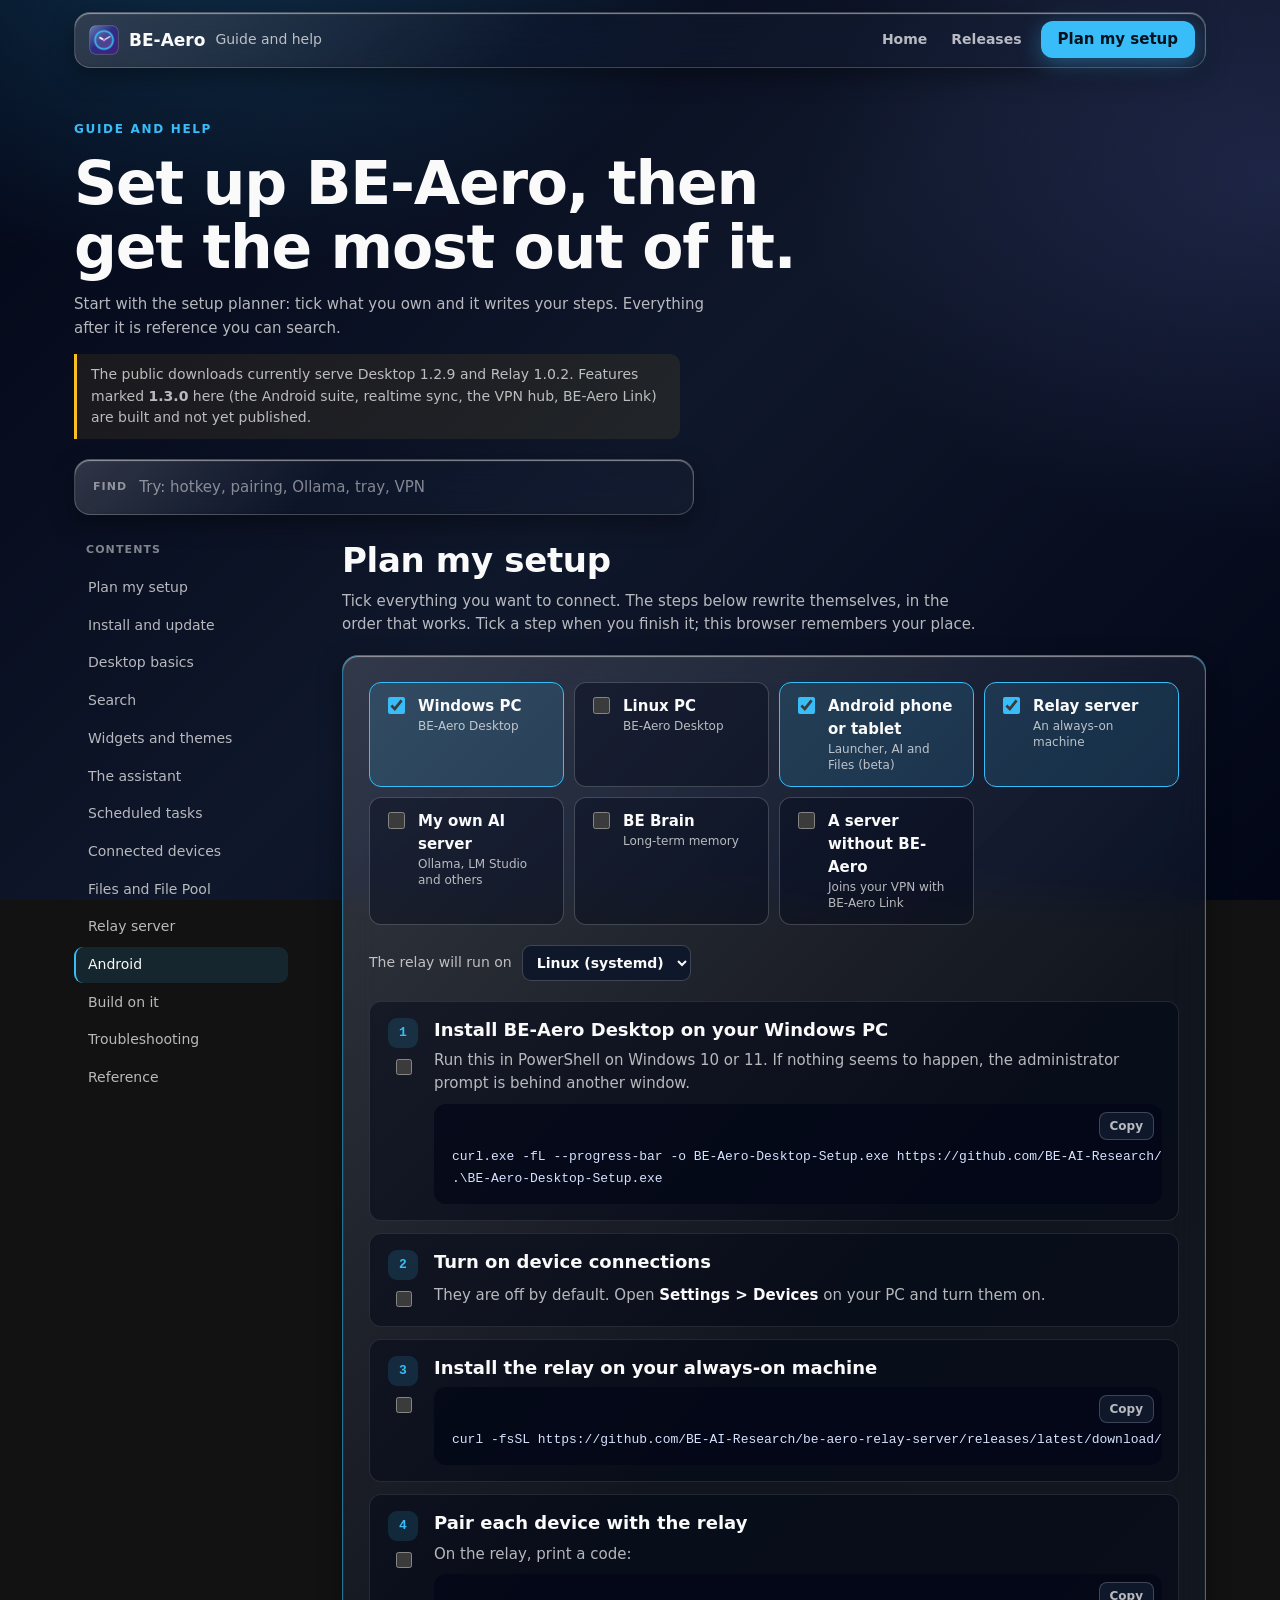
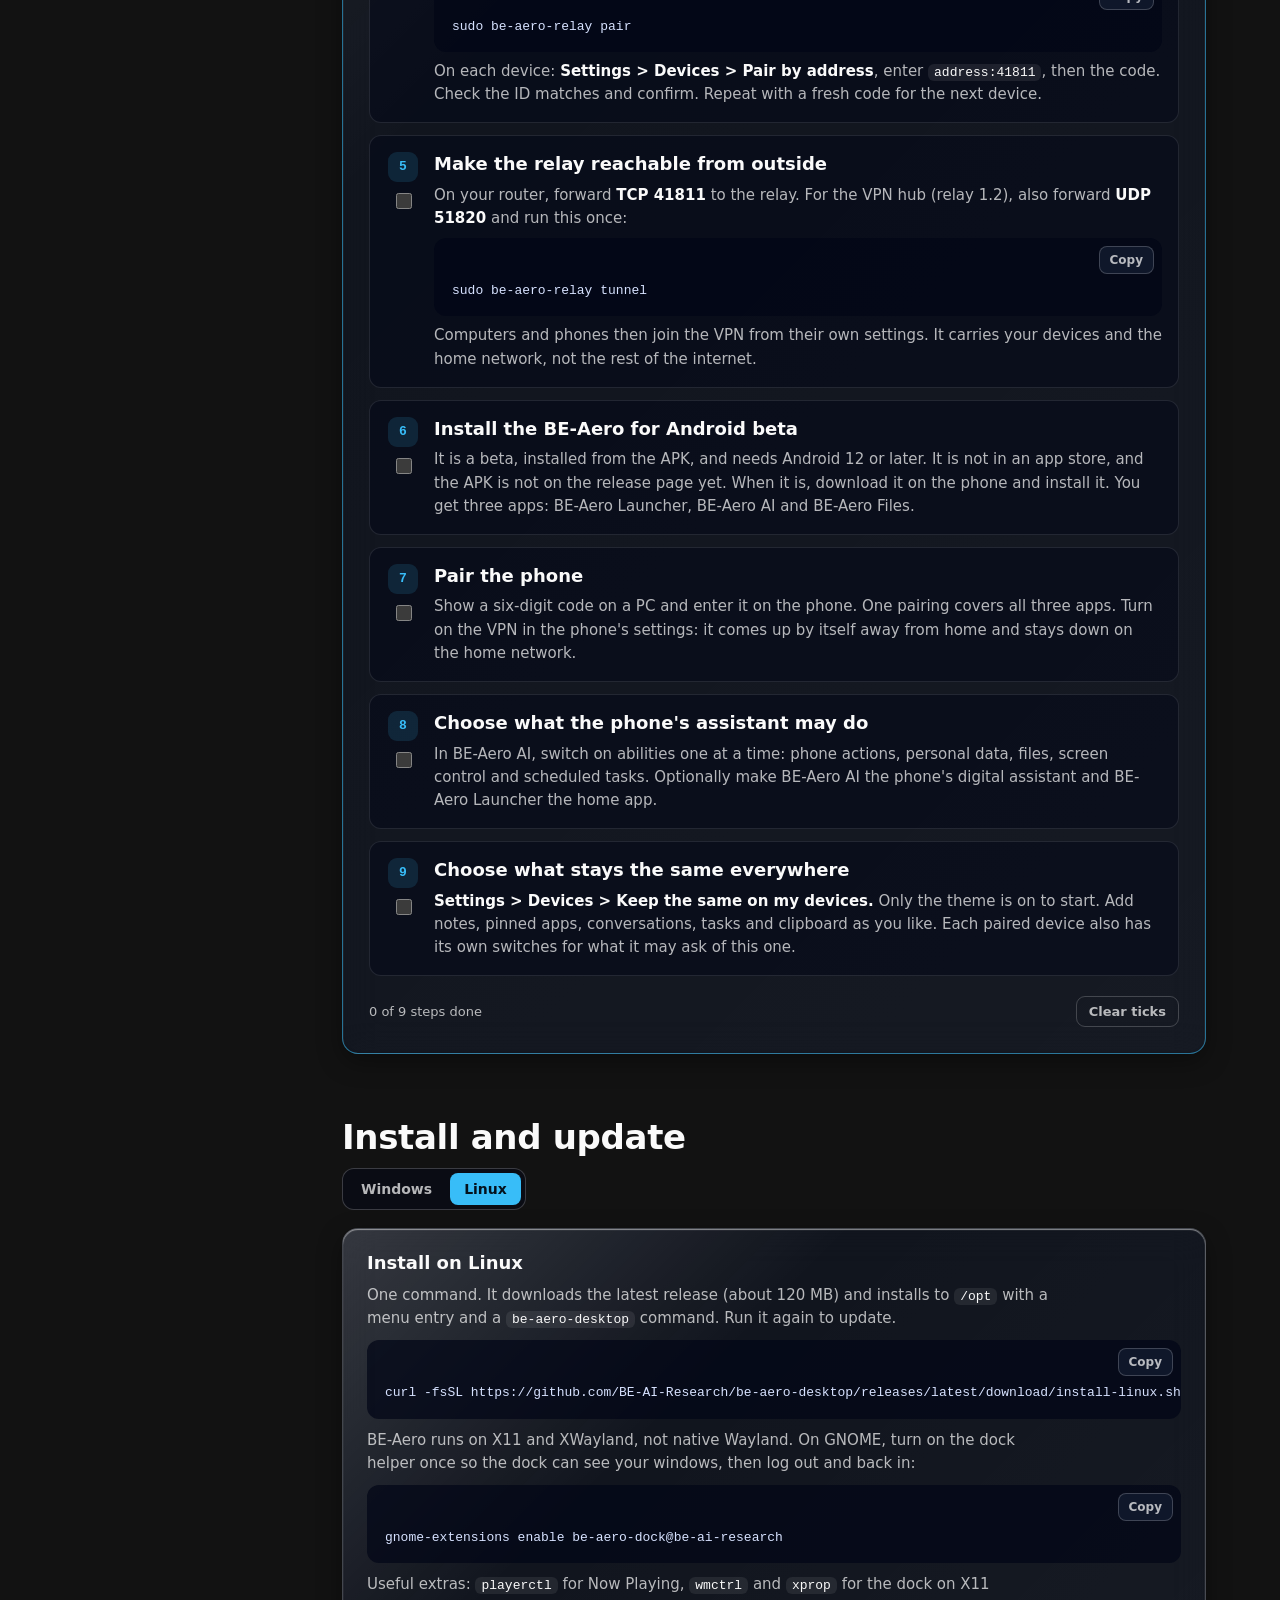
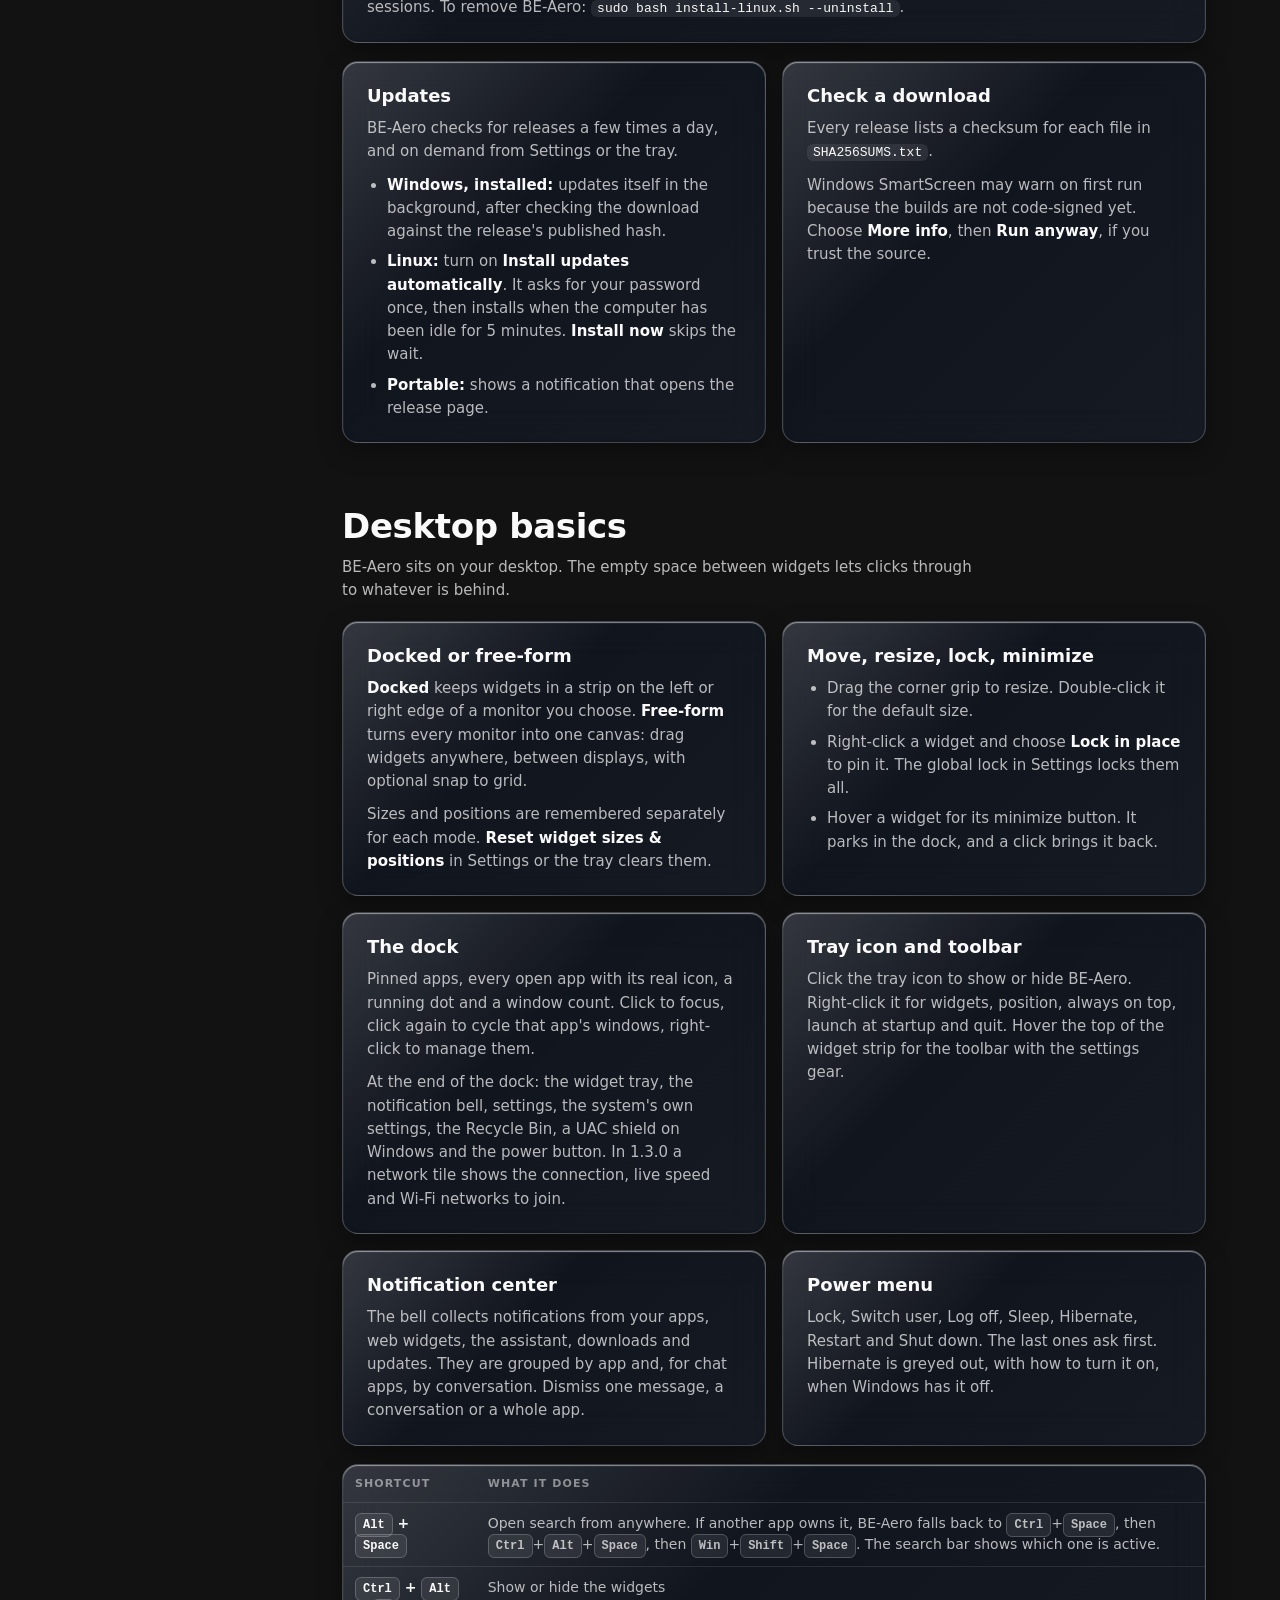
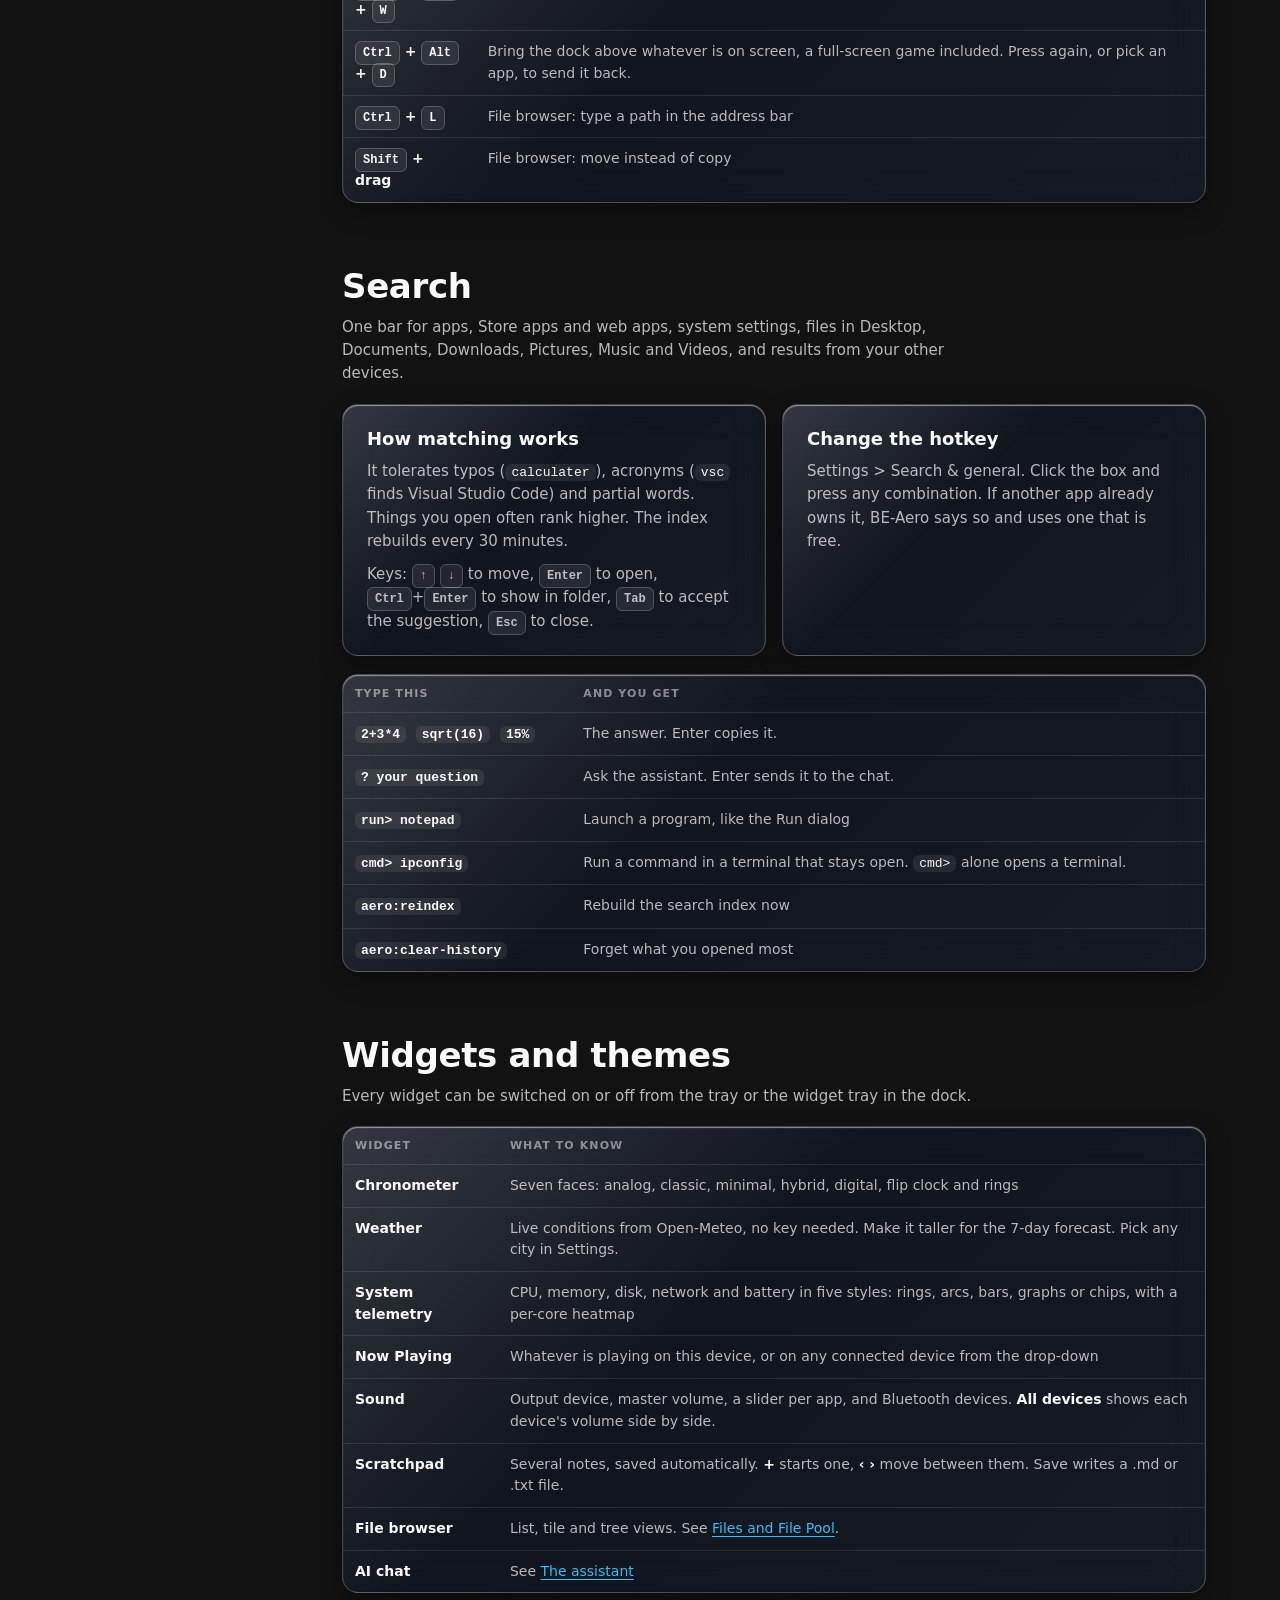
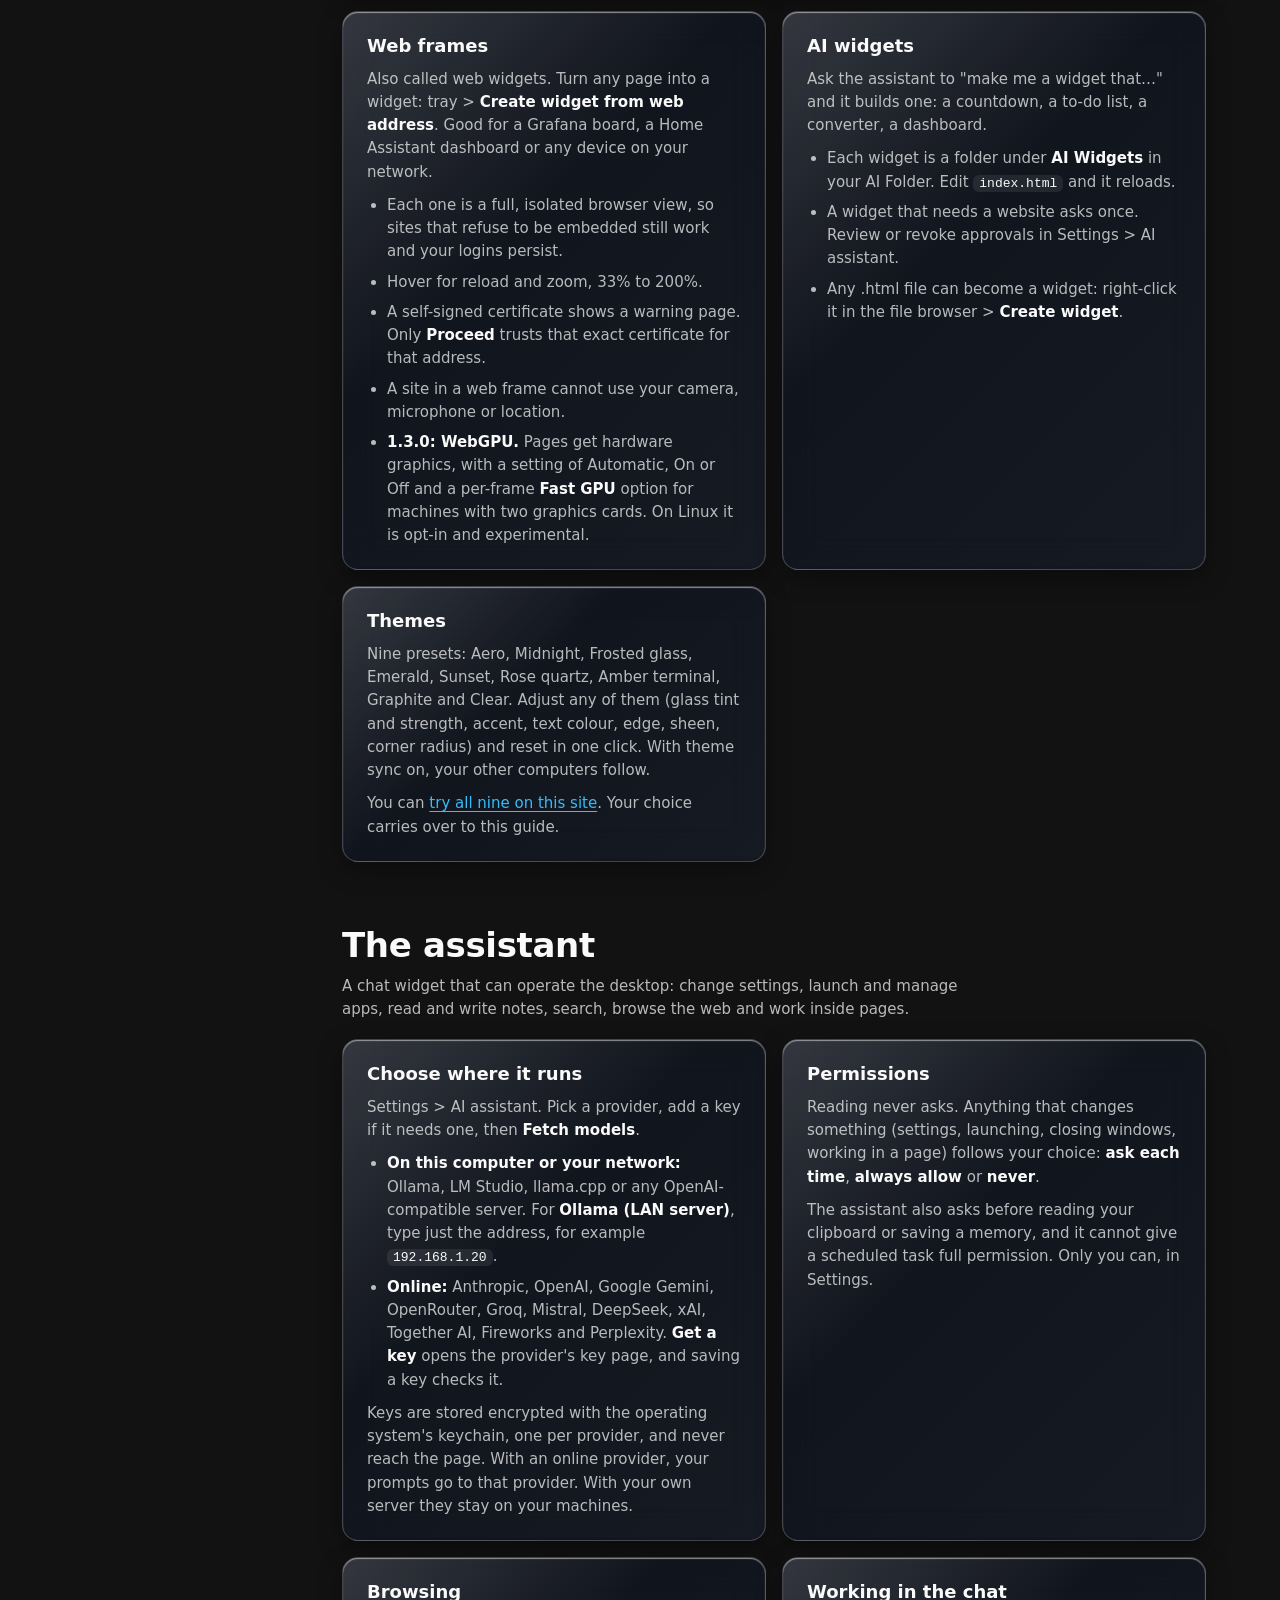
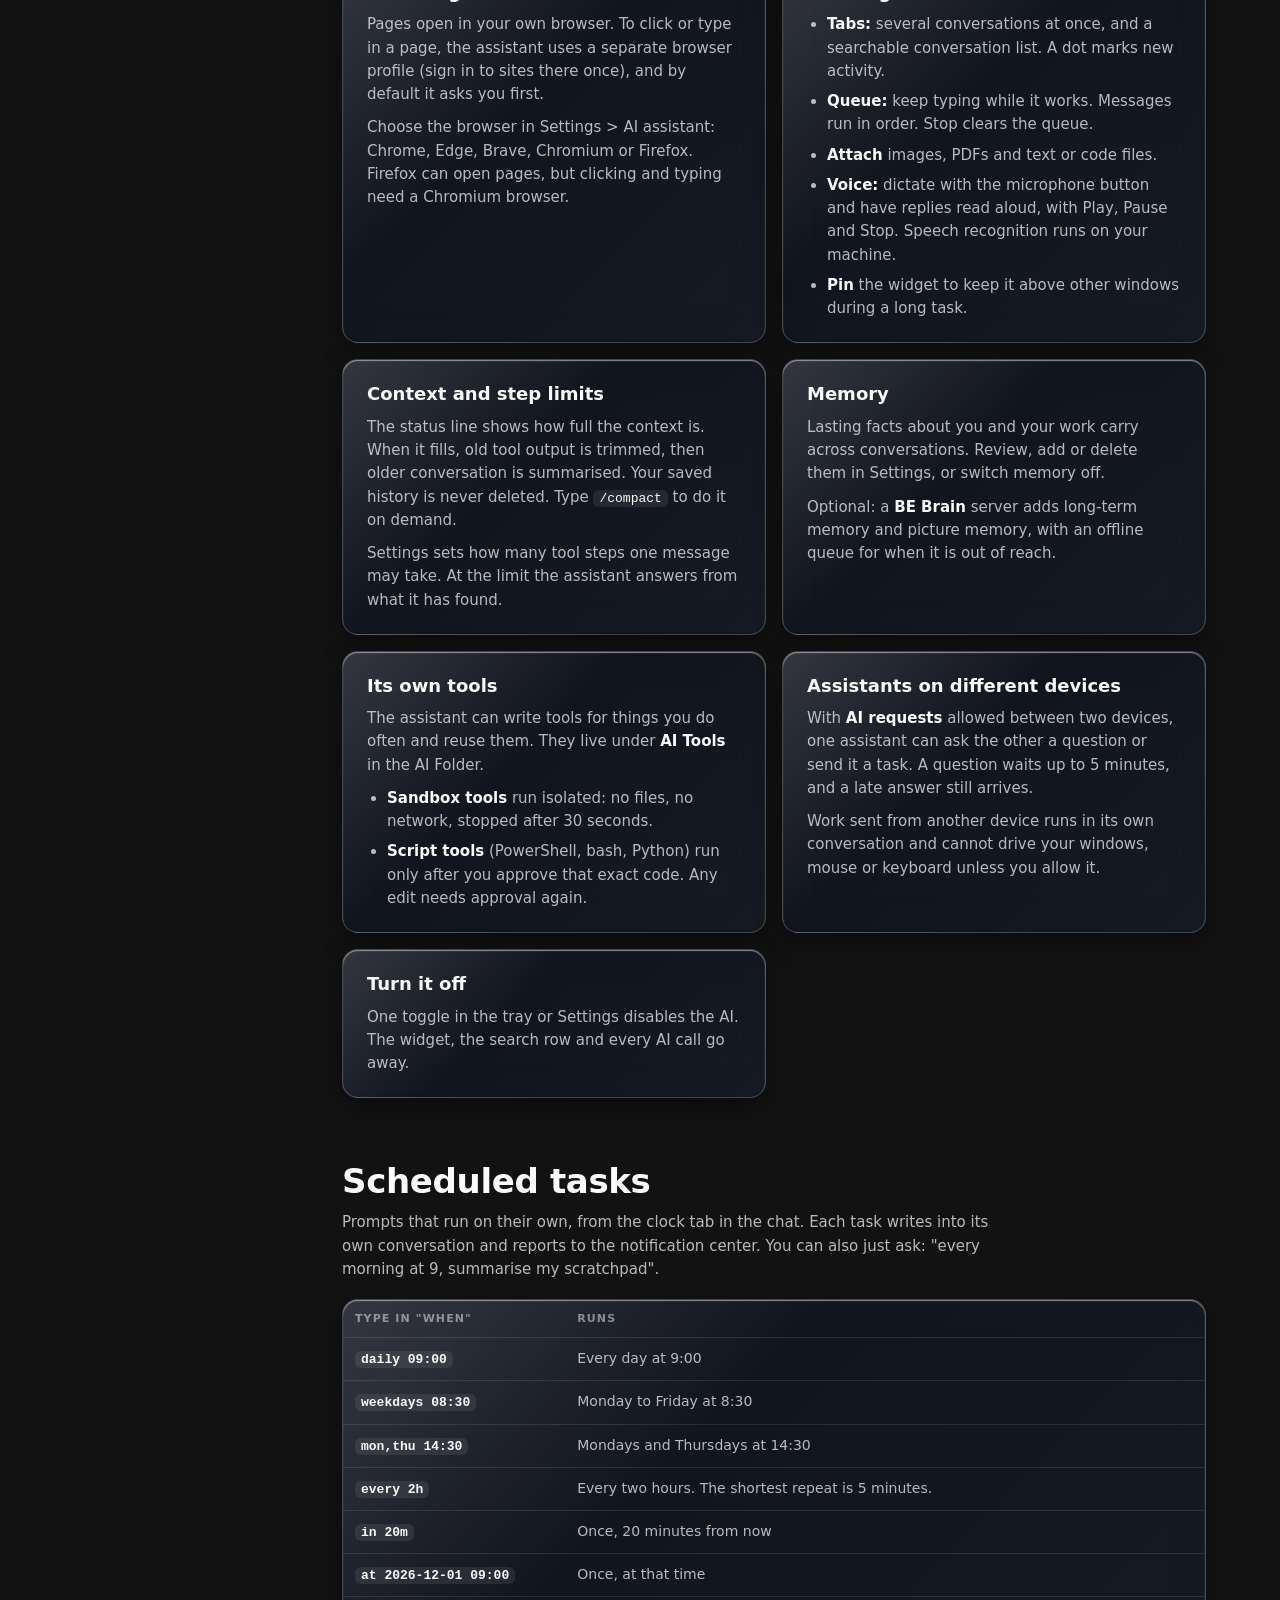
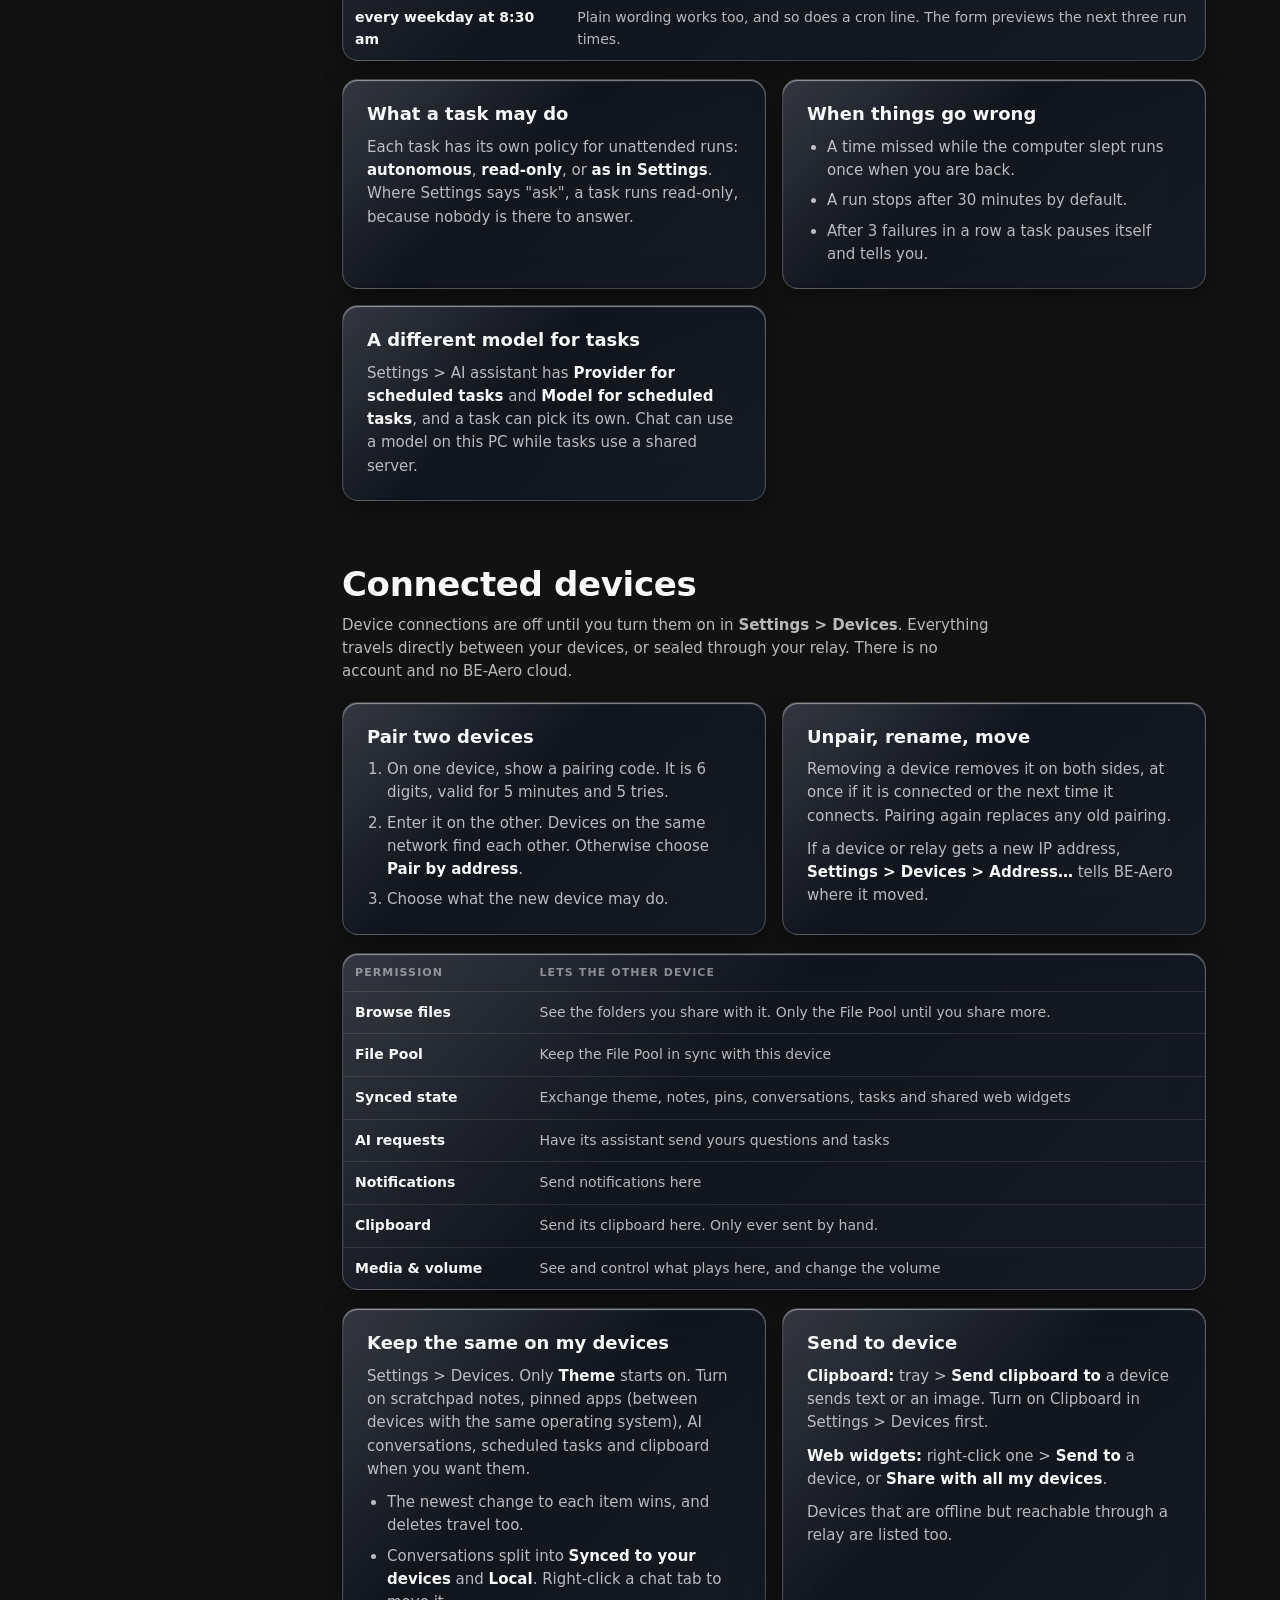
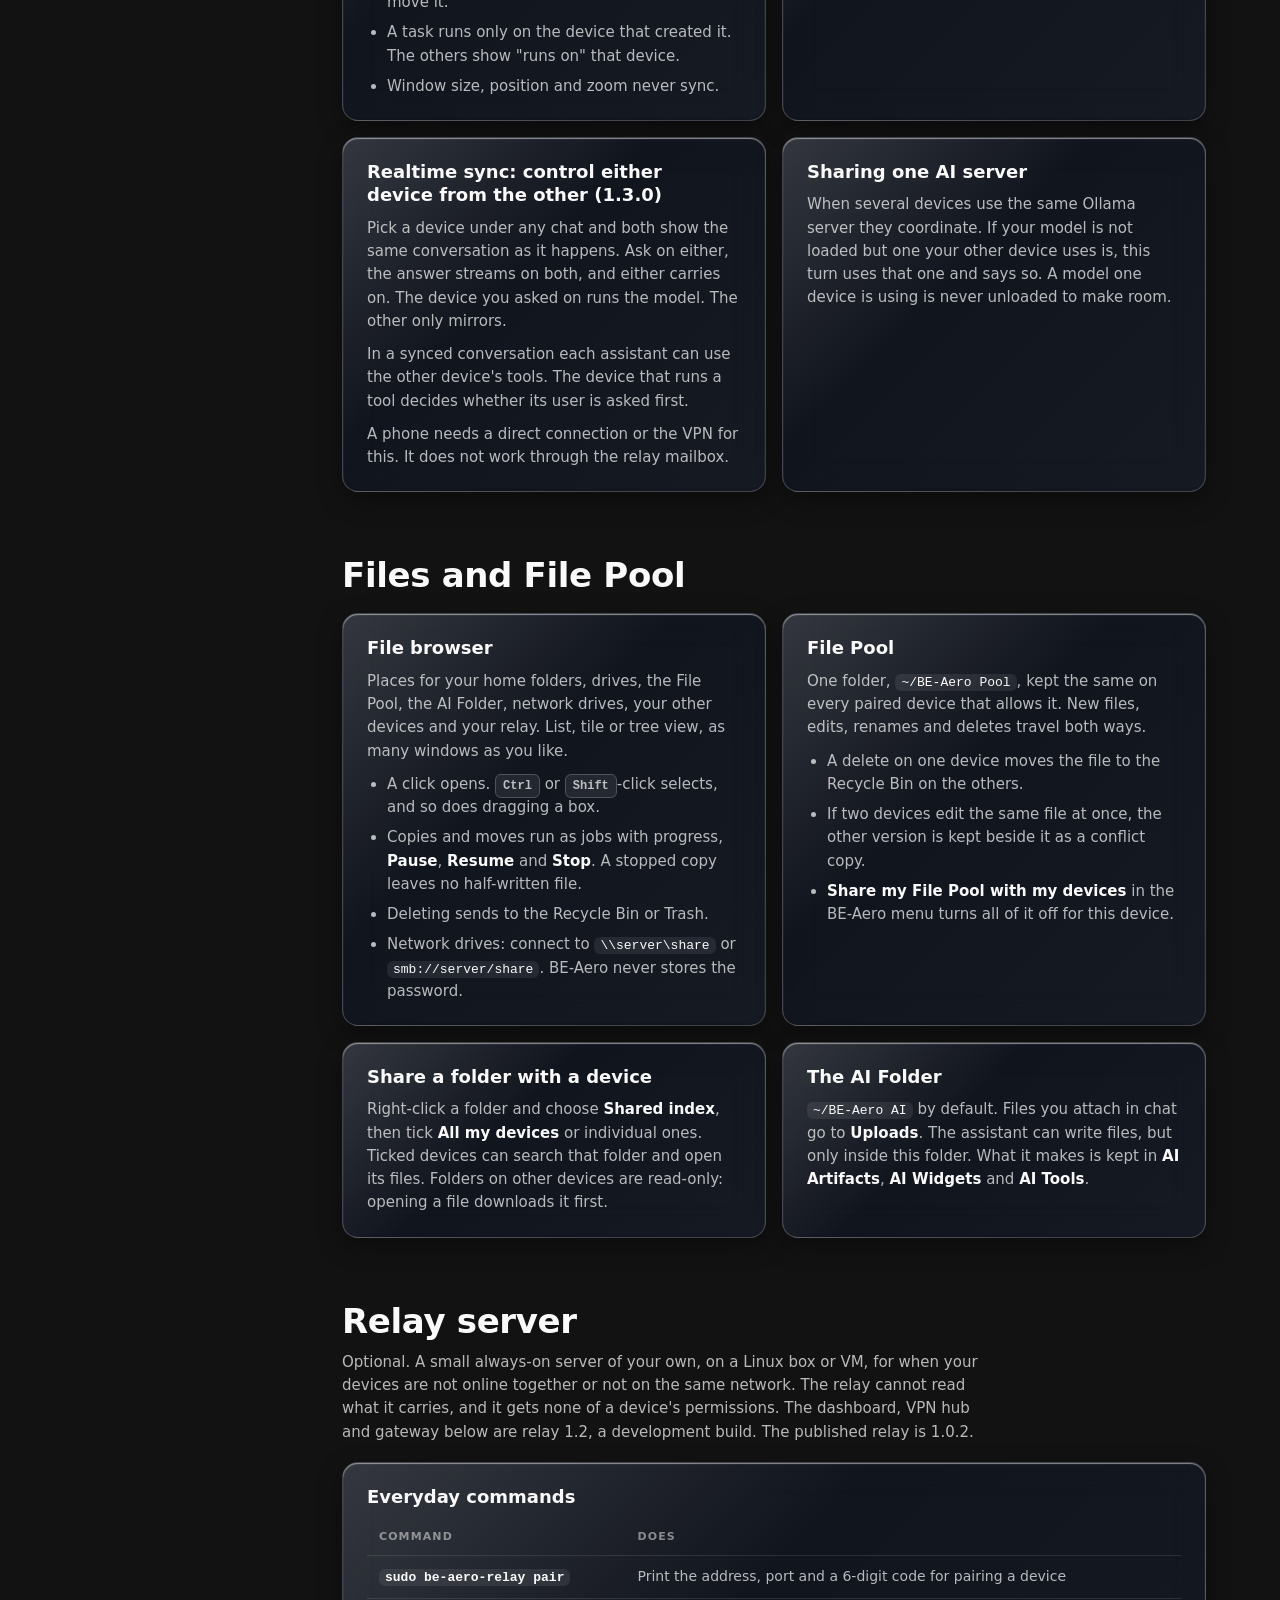
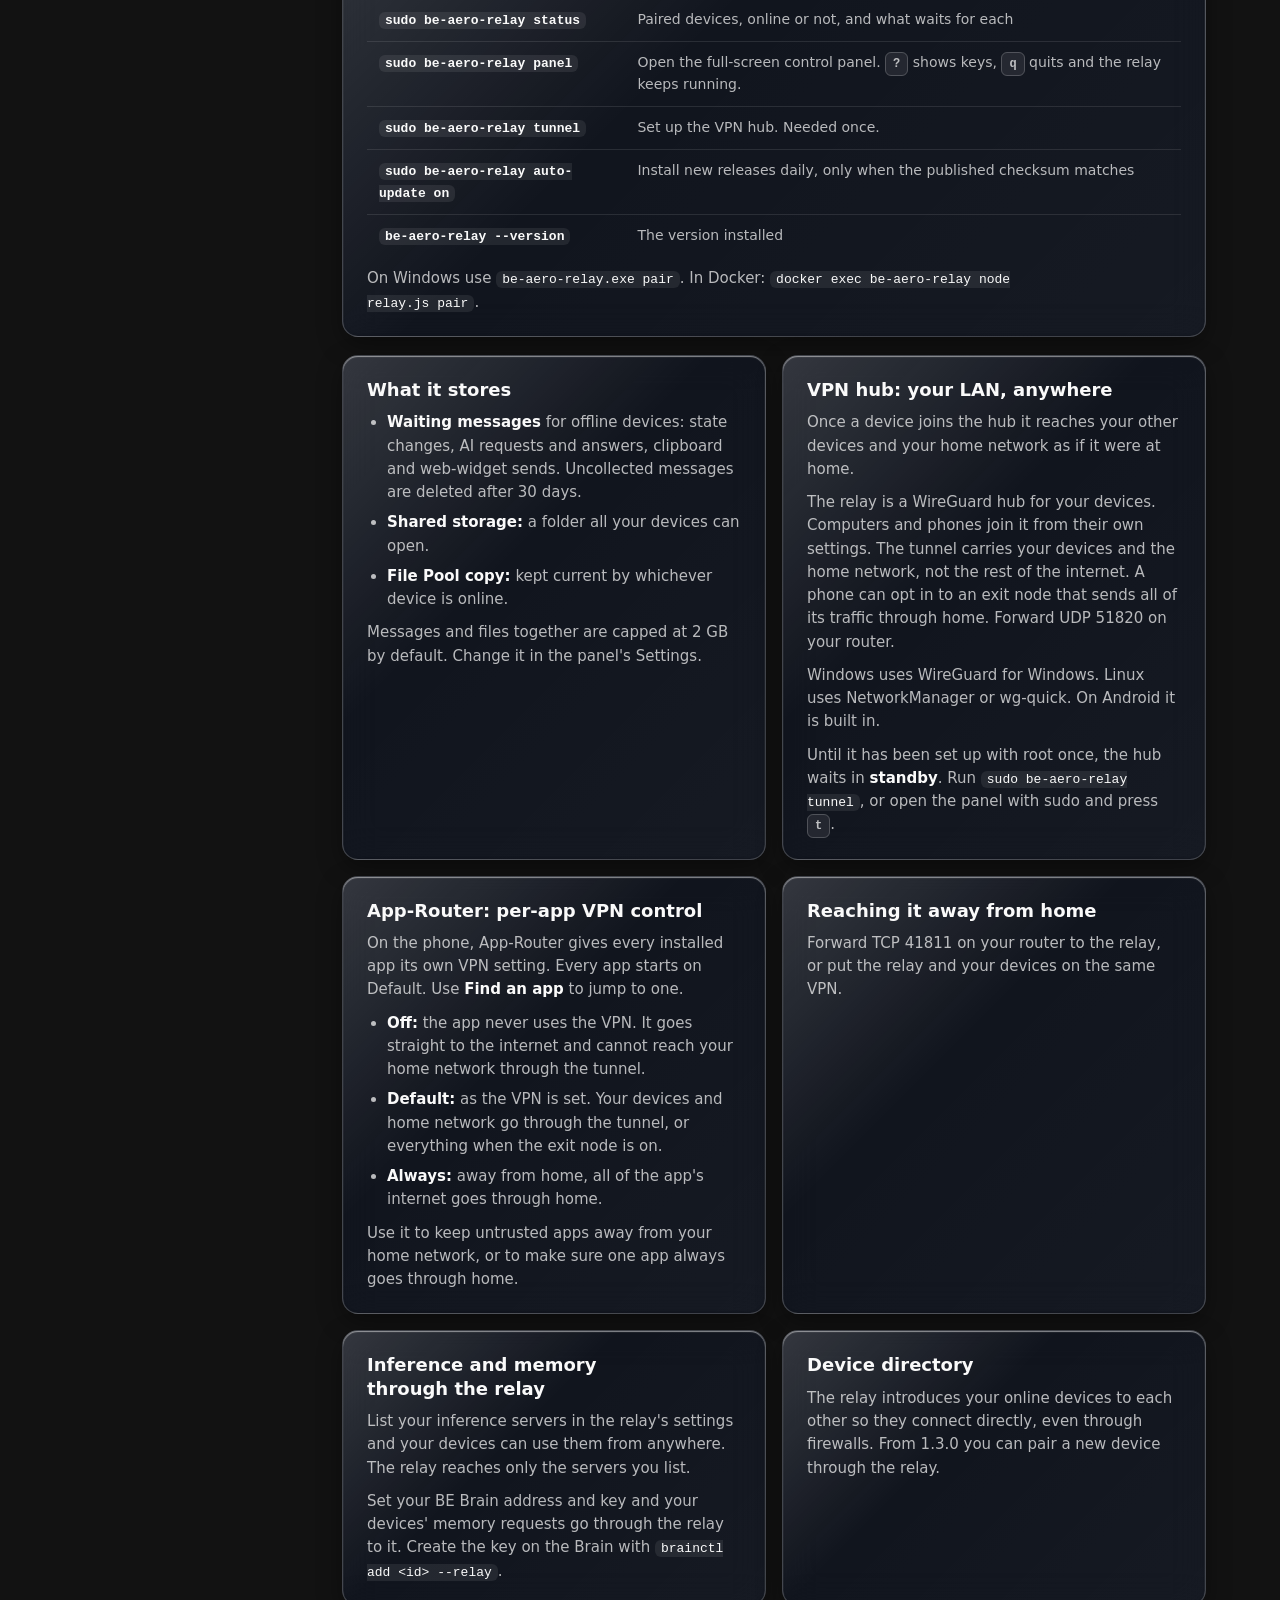
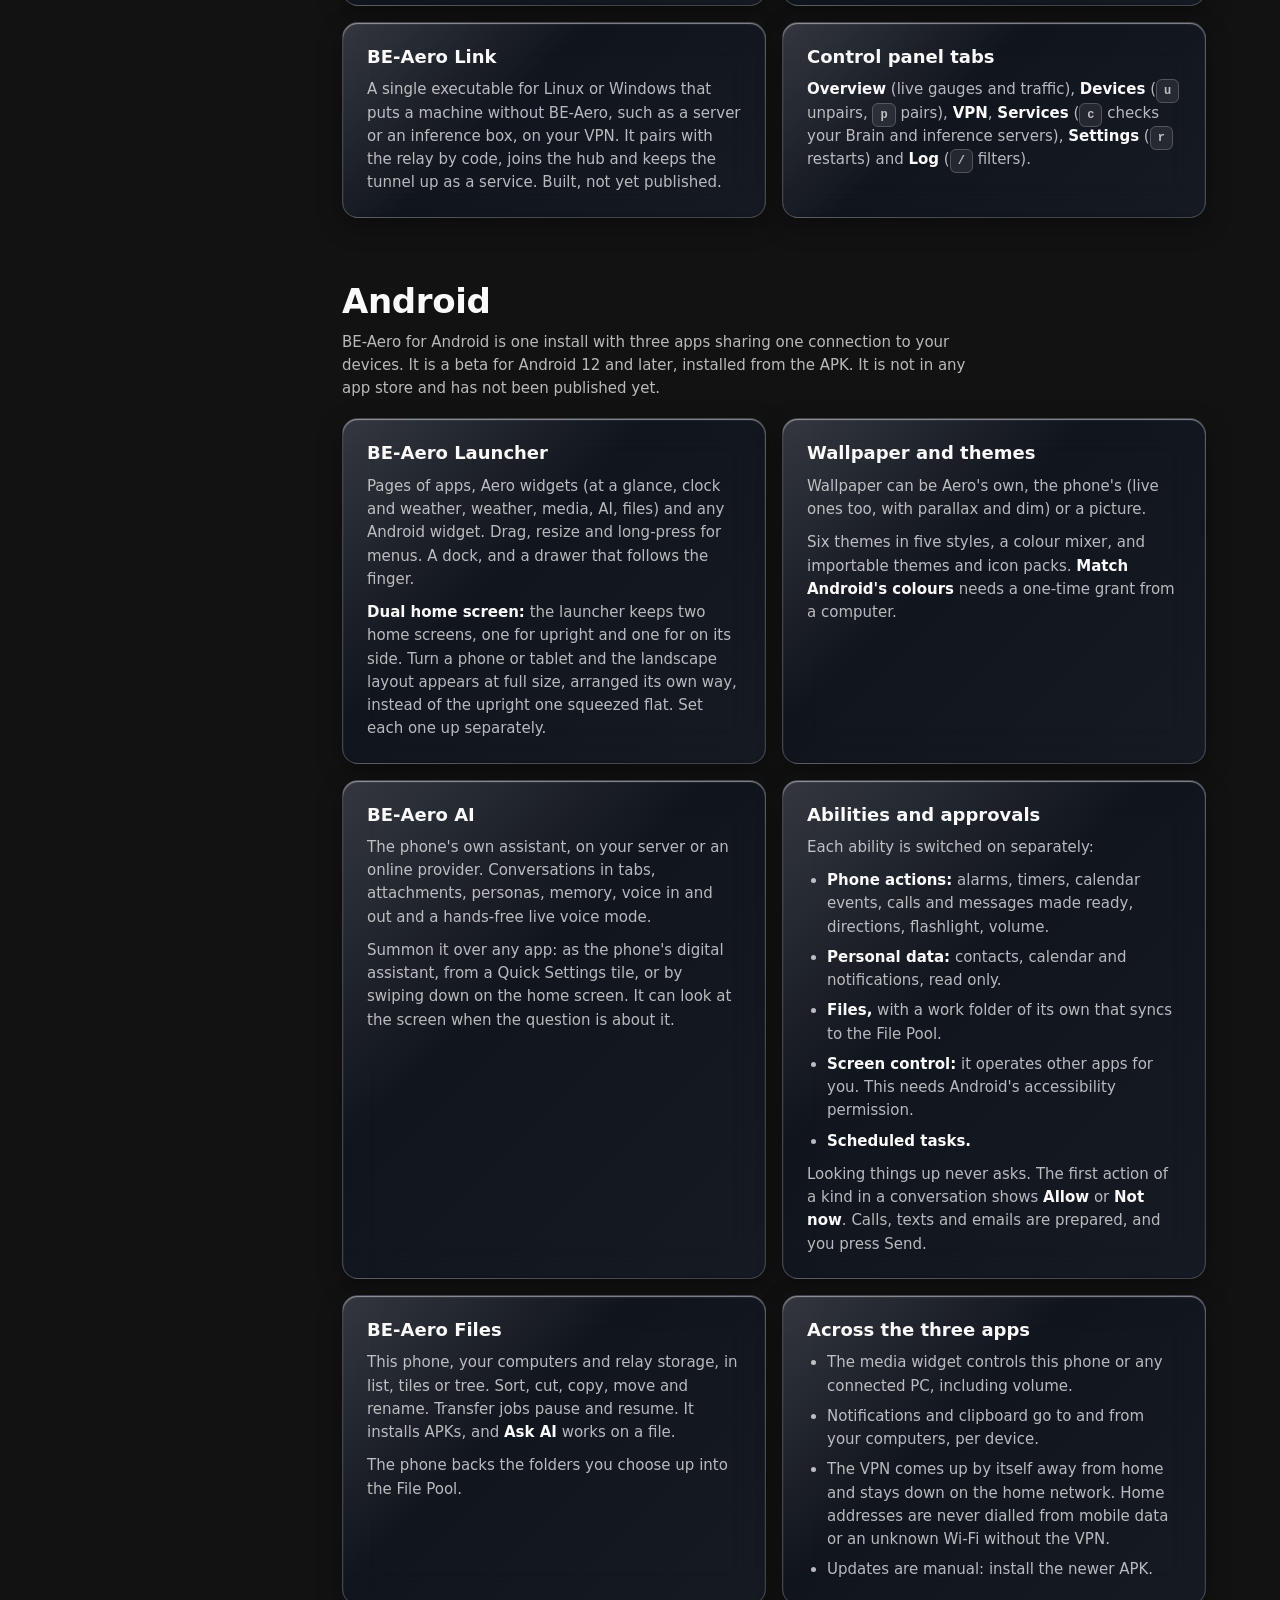
==== commit 6ea71362: "Add files via upload" ====
--- a/guide.html
+++ b/guide.html
@@ -525,6 +525,16 @@
           <p>The relay is a WireGuard hub for your devices. Computers and phones join it from their own settings. The tunnel carries your devices and the home network, not the rest of the internet. A phone can opt in to an exit node that sends all of its traffic through home. Forward UDP 51820 on your router.</p>
           <p>Windows uses WireGuard for Windows. Linux uses NetworkManager or wg-quick. On Android it is built in.</p>
           <p>Until it has been set up with root once, the hub waits in <strong>standby</strong>. Run <code>sudo be-aero-relay tunnel</code>, or open the panel with sudo and press <kbd class="aero-kbd">t</kbd>.</p>
+        </article>
+        <article class="topic aero-glass">
+          <h3 class="aero-h3">App-Router: per-app VPN control</h3>
+          <p>On the phone, App-Router gives every installed app its own VPN setting. Every app starts on Default. Use <strong>Find an app</strong> to jump to one.</p>
+          <ul>
+            <li><strong>Off:</strong> the app never uses the VPN. It goes straight to the internet and cannot reach your home network through the tunnel.</li>
+            <li><strong>Default:</strong> as the VPN is set. Your devices and home network go through the tunnel, or everything when the exit node is on.</li>
+            <li><strong>Always:</strong> away from home, all of the app's internet goes through home.</li>
+          </ul>
+          <p>Use it to keep untrusted apps away from your home network, or to make sure one app always goes through home.</p>
         </article>
         <article class="topic aero-glass">
           <h3 class="aero-h3">Reaching it away from home</h3>
